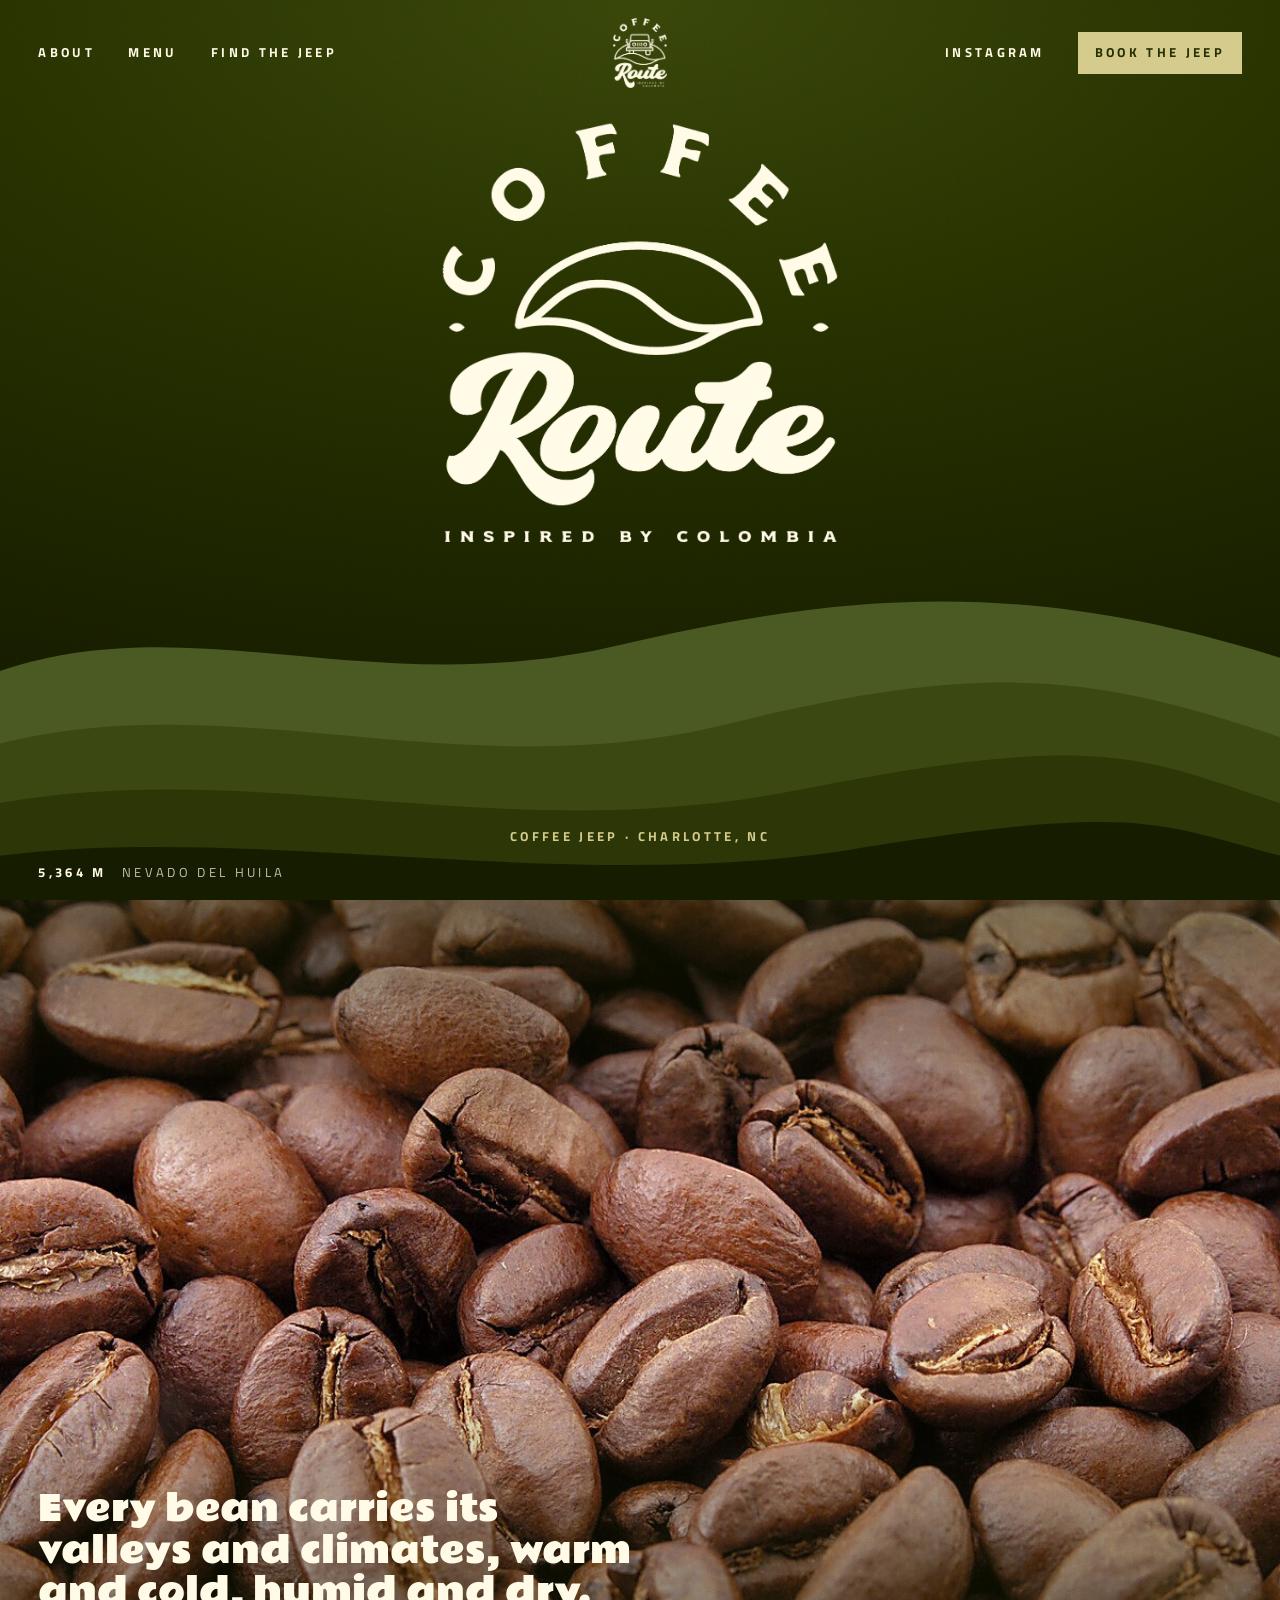
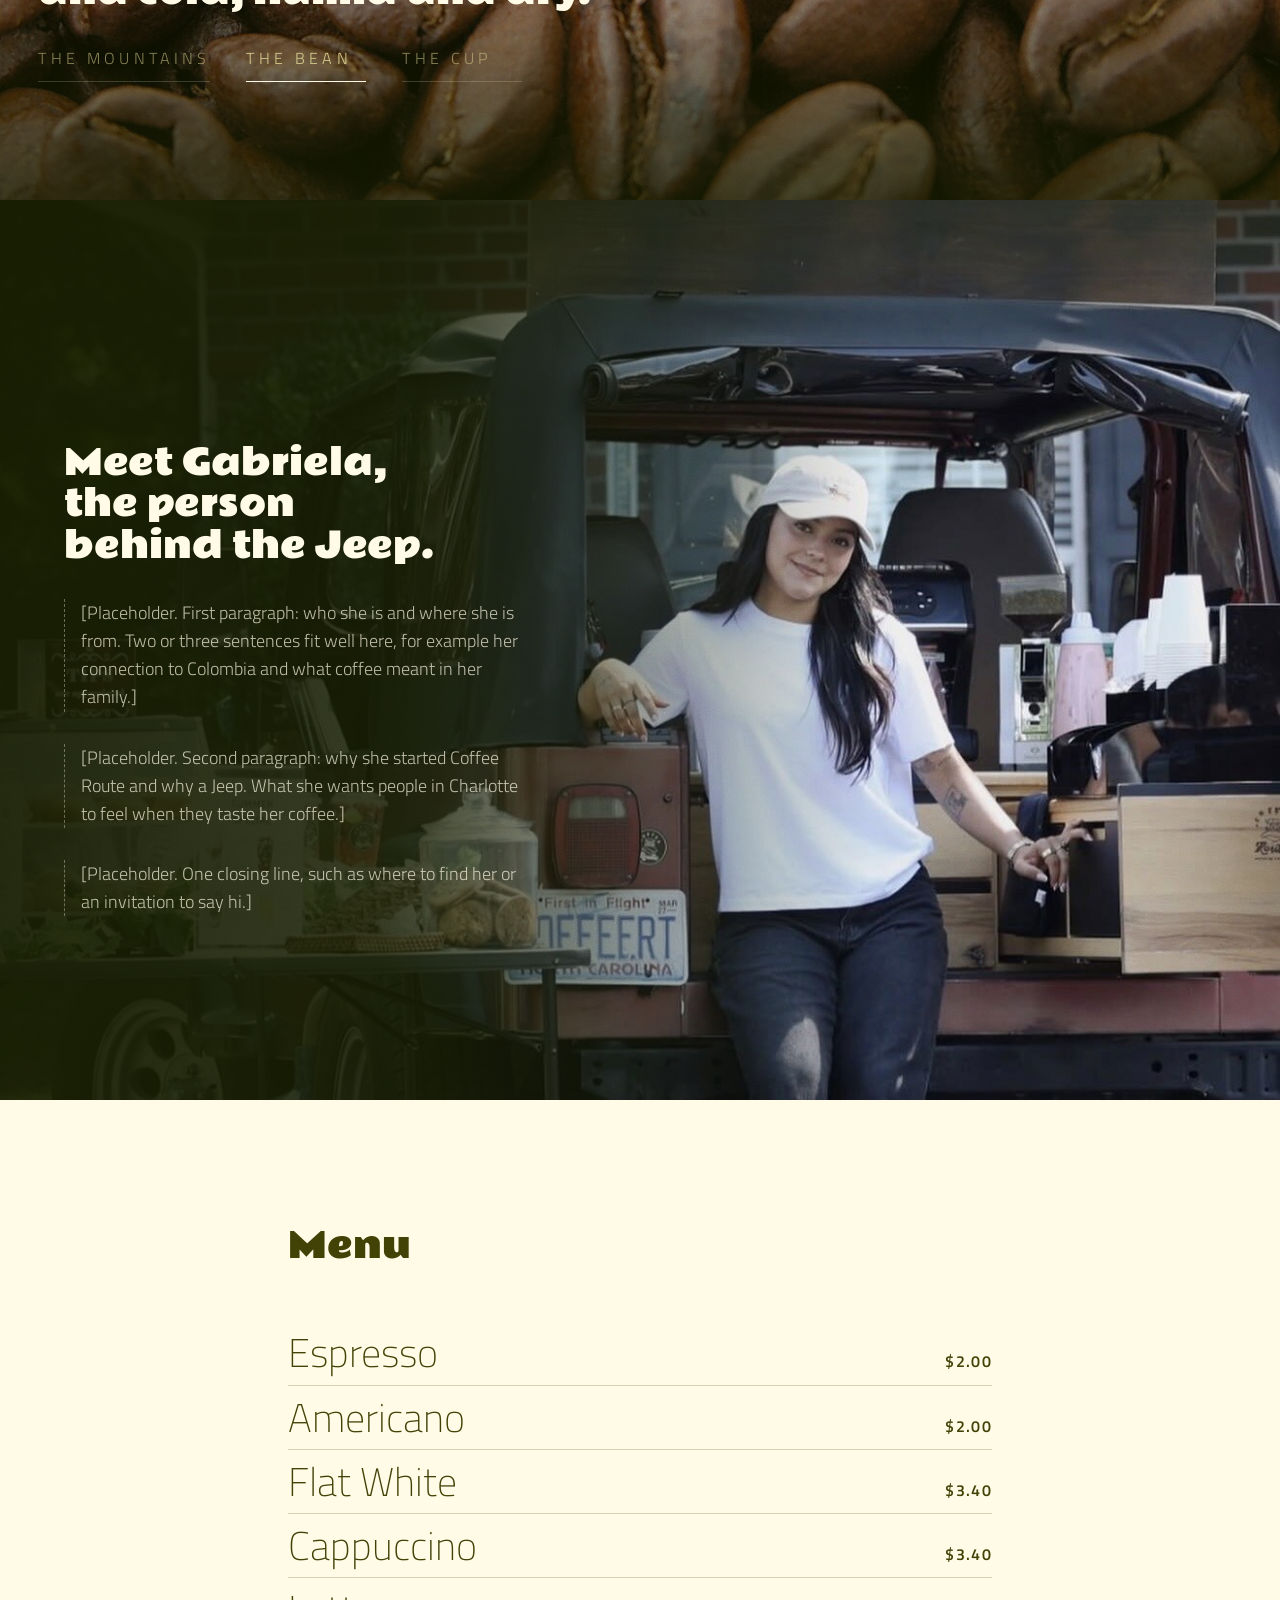
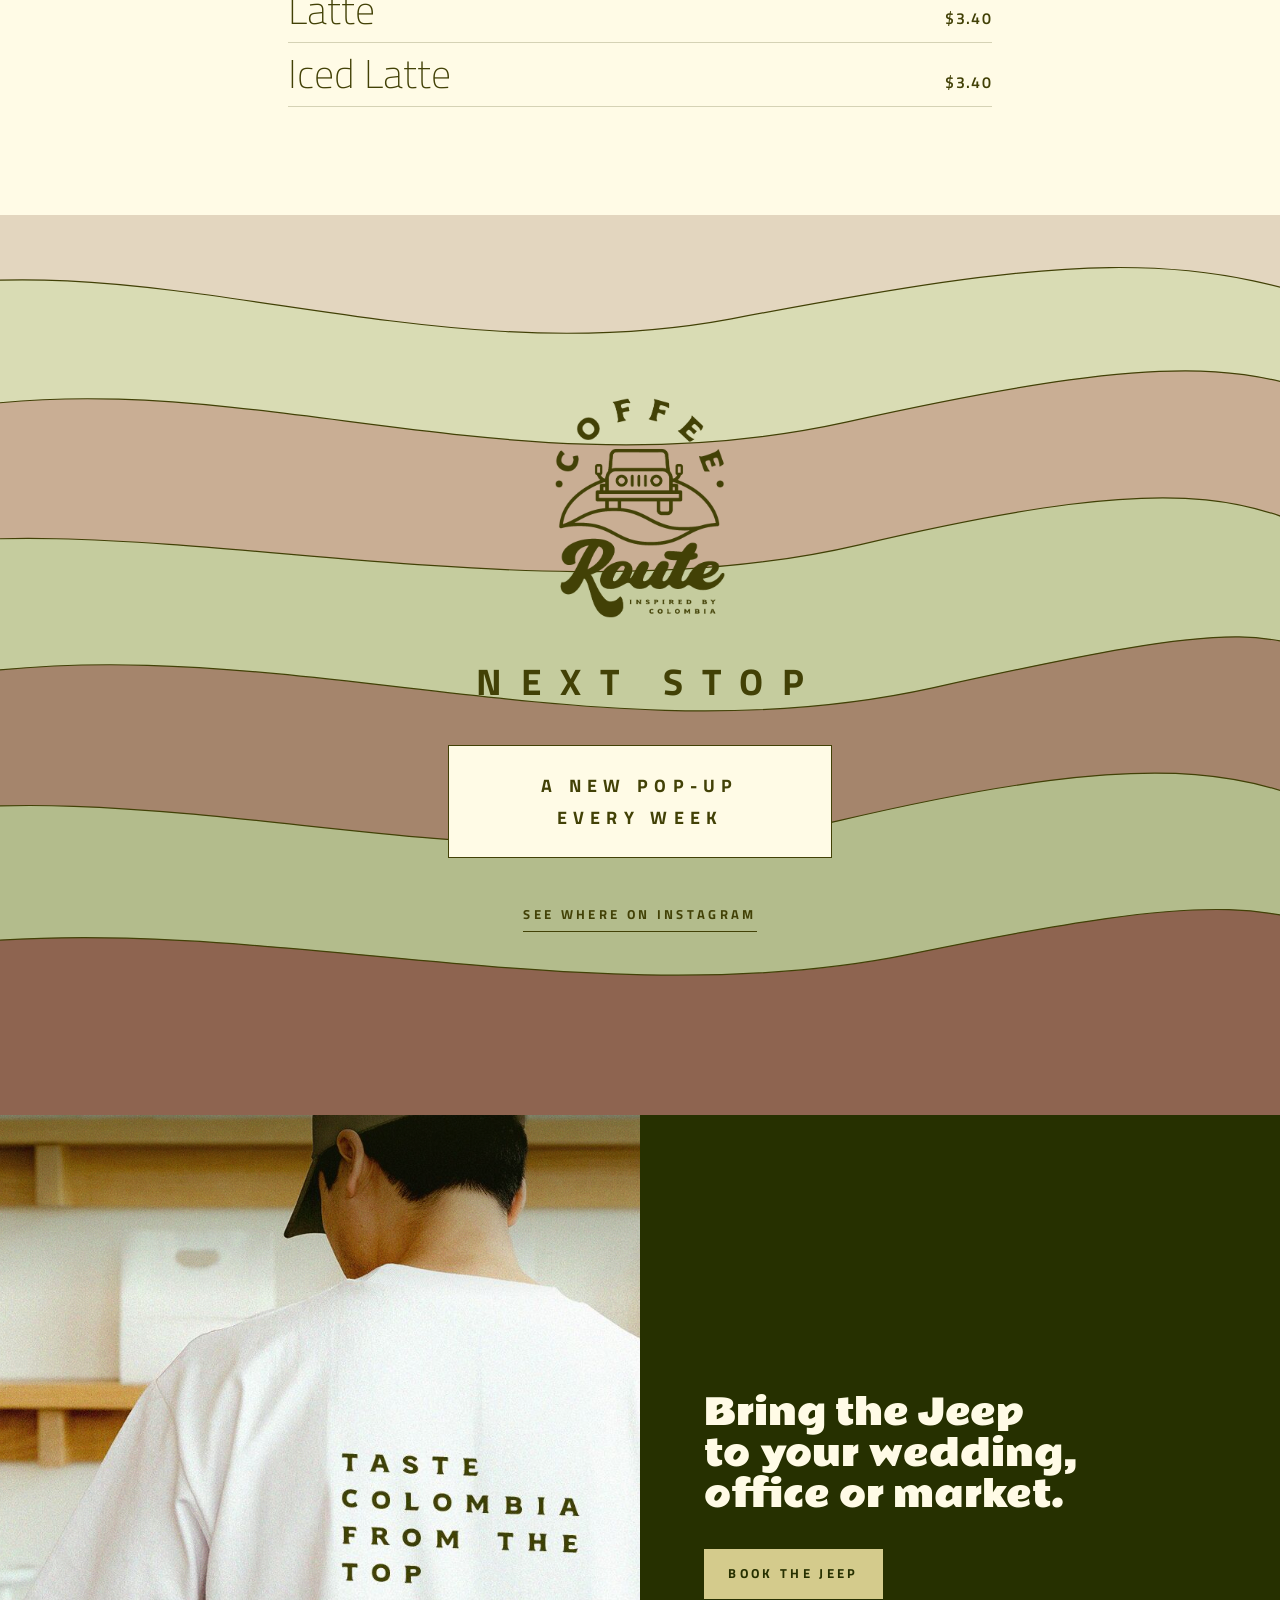
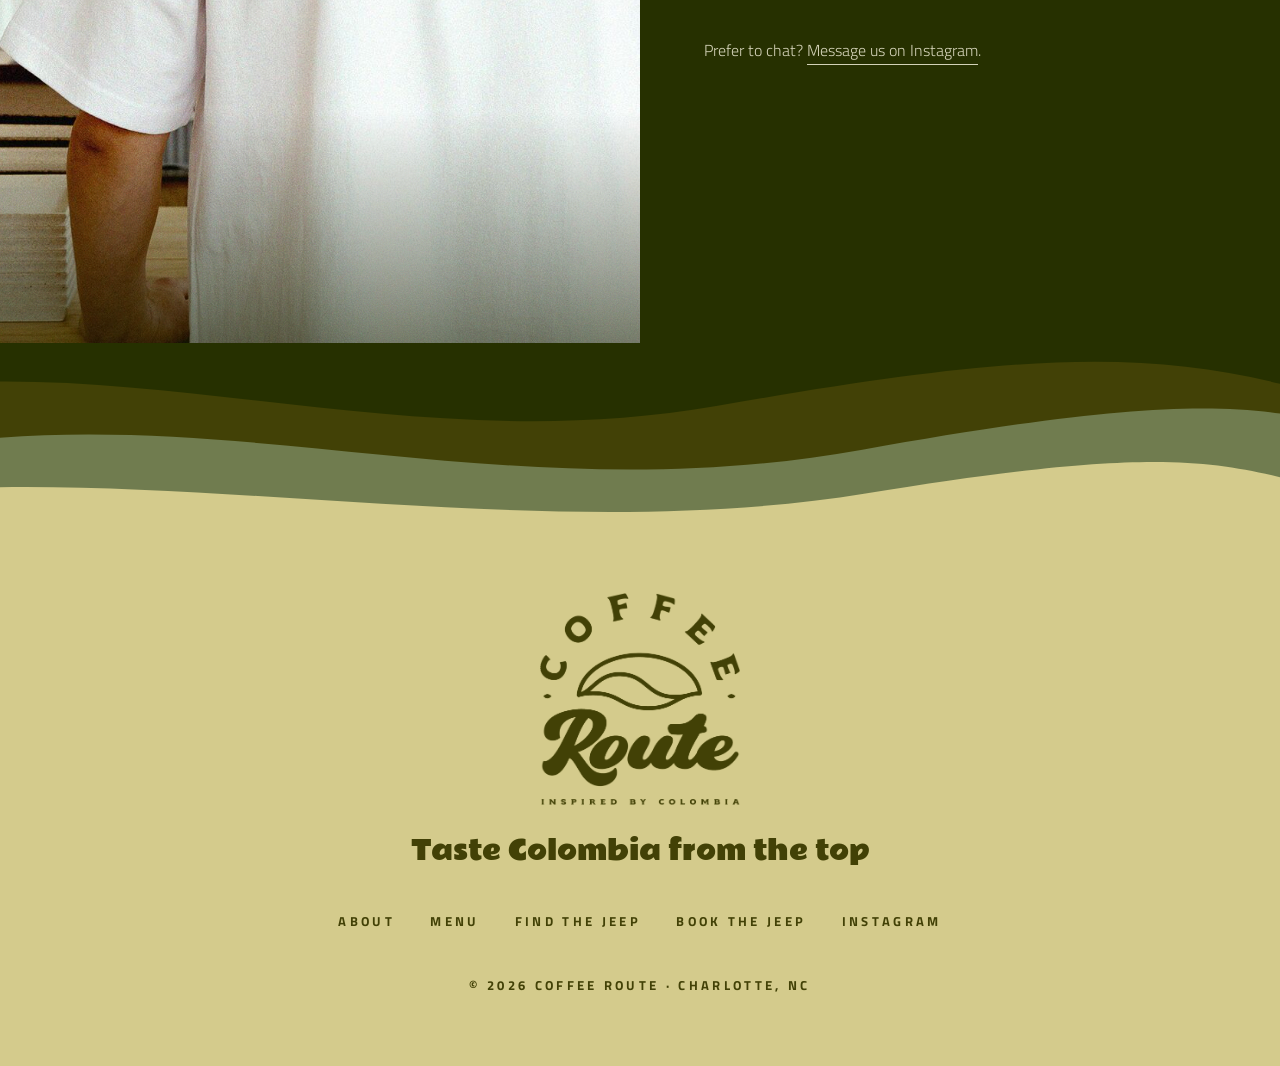
==== index.html @ f71a1b3f "Give the site more character: new heading font, fewer labels, full-width About Headings use Rammetto" ====
<!doctype html>
<html lang="en">
<head>
<meta charset="utf-8">
<meta name="viewport" content="width=device-width, initial-scale=1">
<title>Coffee Route — Taste Colombia From The Top</title>
<meta name="description" content="Coffee Route is a Colombian coffee Jeep popping up around Charlotte, NC. Follow the pop-ups or book the Jeep for your event.">
<meta property="og:title" content="Coffee Route — Taste Colombia From The Top">
<meta property="og:description" content="A Colombian coffee Jeep on the road in Charlotte, NC.">
<meta property="og:image" content="assets/photo-007.jpg">
<meta name="theme-color" content="#263000">
<link rel="icon" type="image/png" href="assets/logo-jeep-olive.png">
<link rel="preconnect" href="https://fonts.googleapis.com">
<link rel="preconnect" href="https://fonts.gstatic.com" crossorigin>
<link href="https://fonts.googleapis.com/css2?family=Rammetto+One&family=Titillium+Web:wght@200;300;400;600;700&display=swap" rel="stylesheet">
<link rel="stylesheet" href="styles.css">
</head>
<body>

<!-- Tiny fixed nav -->
<header class="nav" id="nav">
  <div class="l"><a class="label" href="#about">About</a><a class="label" href="#menu">Menu</a><a class="label" href="#find">Find<span class="wide"> the Jeep</span></a></div>
  <a class="mark" href="#top" aria-label="Coffee Route, back to top"><img class="c" src="assets/logo-jeep-cream.png" alt=""><img class="o" src="assets/logo-jeep-olive.png" alt=""></a>
  <div class="r"><a class="label ig-top" href="https://www.instagram.com/coffeerouteclt/" target="_blank" rel="noopener">Instagram</a><a class="label cta" href="book.html">Book<span class="wide"> the Jeep</span></a></div>
</header>

<!-- Altitude reading: falls from the peak to Charlotte as you scroll -->
<div class="alt label" aria-hidden="true"><b id="alt-n">5,364 m</b><span id="alt-p">Nevado del Huila</span></div>

<main id="top">

<!-- 1. HERO -->
<section class="hero grain">
  <h1><img class="logo" src="assets/logo-cream.png" alt="Coffee Route. Inspired by Colombia."></h1>
  <div class="ridges" aria-hidden="true">
    <svg data-speed=".10" viewBox="0 0 1440 600" preserveAspectRatio="none"><path d="M0 250 C 220 150, 420 300, 700 210 S 1180 120, 1440 230 V600 H0Z" fill="#4a5a22"/></svg>
    <svg data-speed=".18" viewBox="0 0 1440 600" preserveAspectRatio="none"><path d="M0 360 C 260 270, 520 430, 820 330 S 1240 260, 1440 350 V600 H0Z" fill="#3b4812"/></svg>
    <svg data-speed=".28" viewBox="0 0 1440 600" preserveAspectRatio="none"><path d="M0 450 C 300 380, 560 520, 900 430 S 1280 380, 1440 450 V600 H0Z" fill="#2c3606"/></svg>
    <svg data-speed=".40" viewBox="0 0 1440 600" preserveAspectRatio="none"><path d="M0 530 C 280 480, 640 590, 960 520 S 1300 480, 1440 530 V600 H0Z" fill="#161c00"/></svg>
  </div>
  <p class="what label">Coffee Jeep · Charlotte, NC</p>
</section>

<!-- 3. STORY -->
<section class="scene story grain pale" id="story" data-tone="light">
  <div class="slide map on"><img src="assets/photo-map.jpg" alt="Relief map of Colombia's mountain ranges"></div>
  <div class="slide"><img src="assets/photo-beans.jpg" alt="Roasted coffee beans" loading="lazy"></div>
  <div class="slide"><img src="assets/photo-007.jpg" alt="A hand reaching for a Coffee Route latte" loading="lazy"></div>
  <div class="cap">
    <p class="line" id="story-line" aria-live="polite">It starts high in the Andes.</p>
    <div class="tabs" role="tablist" aria-label="Our story">
      <button class="label" role="tab" aria-selected="true"  data-line="It starts high in the Andes."><span class="wide">The </span>mountains</button>
      <button class="label" role="tab" aria-selected="false" data-line="Every bean carries its valleys and climates, warm and cold, humid and dry."><span class="wide">The </span>bean</button>
      <button class="label" role="tab" aria-selected="false" data-line="And it ends in your hand, wherever the route takes us."><span class="wide">The </span>cup</button>
    </div>
  </div>
</section>

<!-- ABOUT -->
<!-- TODO: replace the placeholder text (class "todo") with her real story. -->
<section class="events about" id="about">
  <div class="pic grain"><img src="assets/photo-owner.jpg" alt="Gabriela, the owner of Coffee Route, leaning on the back of the coffee Jeep, with the espresso bar behind her" loading="lazy"></div>
  <div class="txt">
    <p class="line">Meet Gabriela, the person behind the Jeep.</p>
    <p class="todo">[Placeholder. First paragraph: who she is and where she is from. Two or three sentences fit well here, for example her connection to Colombia and what coffee meant in her family.]</p>
    <p class="todo">[Placeholder. Second paragraph: why she started Coffee Route and why a Jeep. What she wants people in Charlotte to feel when they taste her coffee.]</p>
    <p class="todo">[Placeholder. One closing line, such as where to find her or an invitation to say hi.]</p>
  </div>
</section>

<!-- 4. MENU -->
<!-- TODO: confirm items and prices. These come from the A-frame sign mockup in the brand manual. -->
<section class="menu" id="menu" data-tone="light">
  <div class="head"><h2 class="line">Menu</h2></div>
  <ul>
    <li><span>Espresso</span><span>$2.00</span></li>
    <li><span>Americano</span><span>$2.00</span></li>
    <li><span>Flat White</span><span>$3.40</span></li>
    <li><span>Cappuccino</span><span>$3.40</span></li>
    <li><span>Latte</span><span>$3.40</span></li>
    <li><span>Iced Latte</span><span>$3.40</span></li>
  </ul>
</section>

<!-- 5. NEXT STOP (the brand poster) -->
<section class="stop" id="find" data-tone="light">
  <svg class="waves" viewBox="0 0 1440 900" preserveAspectRatio="none" aria-hidden="true">
    <path d="M0 90 C 260 20, 520 170, 820 110 S 1260 30, 1440 120 V1500 H0Z" fill="#D9DCB4" stroke="#424106" stroke-width="1.2" vector-effect="non-scaling-stroke"/>
    <path d="M0 220 C 300 140, 560 300, 900 220 S 1300 160, 1440 240 V1500 H0Z" fill="#C9AE94" stroke="#424106" stroke-width="1.2" vector-effect="non-scaling-stroke"/>
    <path d="M0 360 C 240 300, 620 430, 940 350 S 1320 300, 1440 380 V1500 H0Z" fill="#C5CC9E" stroke="#424106" stroke-width="1.2" vector-effect="non-scaling-stroke"/>
    <path d="M0 500 C 330 420, 640 580, 980 500 S 1300 440, 1440 520 V1500 H0Z" fill="#A5856C" stroke="#424106" stroke-width="1.2" vector-effect="non-scaling-stroke"/>
    <path d="M0 640 C 280 580, 600 720, 920 640 S 1320 590, 1440 660 V1500 H0Z" fill="#B3BC8C" stroke="#424106" stroke-width="1.2" vector-effect="non-scaling-stroke"/>
    <path d="M0 780 C 300 720, 640 850, 960 780 S 1300 730, 1440 790 V1500 H0Z" fill="#8E6450" stroke="#424106" stroke-width="1.2" vector-effect="non-scaling-stroke"/>
  </svg>
  <div class="in">
    <img class="jeep" src="assets/logo-jeep-olive.png" alt="">
    <h2 class="next">Next stop</h2>
    <p class="where">A new pop-up<br>every week</p>
    <a class="label ig" href="https://www.instagram.com/coffeerouteclt/" target="_blank" rel="noopener">See where on Instagram</a>
  </div>
</section>

<!-- 6. BOOK THE JEEP (the form itself lives on book.html) -->
<section class="events" id="events">
  <div class="pic grain"><img src="assets/photo-009.jpg" alt="Barista wearing a Taste Colombia From The Top t-shirt" loading="lazy"></div>
  <div class="txt">
    <p class="line">Bring the Jeep to your wedding, office or market.</p>
    <a class="go label" href="book.html">Book the Jeep</a>
    <p class="alt-contact">Prefer to chat? <a href="https://www.instagram.com/coffeerouteclt/" target="_blank" rel="noopener">Message us on Instagram</a>.</p>
  </div>
</section>

</main>

<!-- 7. FOOTER -->
<footer data-tone="light">
  <svg viewBox="0 0 1440 220" preserveAspectRatio="none" aria-hidden="true">
    <path d="M0 60 C 260 0, 520 130, 820 70 S 1260 0, 1440 80 V520 H0Z" fill="#424106"/>
    <path d="M0 120 C 300 60, 560 190, 900 120 S 1300 70, 1440 130 V520 H0Z" fill="#707C4F"/>
    <path d="M0 175 C 280 130, 640 230, 960 170 S 1300 140, 1440 180 V1400 H0Z" fill="#D4CB8C"/>
  </svg>
  <div class="in">
    <img class="logo" src="assets/logo-olive.png" alt="Coffee Route. Inspired by Colombia.">
    <p class="line slogan">Taste Colombia from the top</p>
    <nav aria-label="Footer">
      <a class="label" href="#about">About</a>
      <a class="label" href="#menu">Menu</a>
      <a class="label" href="#find">Find the Jeep</a>
      <a class="label" href="book.html">Book the Jeep</a>
      <a class="label" href="https://www.instagram.com/coffeerouteclt/" target="_blank" rel="noopener">Instagram</a>
    </nav>
    <p class="label">© <span id="yr"></span> Coffee Route · Charlotte, NC</p>
  </div>
</footer>

<script>
  document.getElementById('yr').textContent = new Date().getFullYear();

  // Altitude: Nevado del Huila (5,364 m) at the top of the page, Charlotte (229 m) at the bottom.
  const TOP = 5364, BOTTOM = 229;
  const altN = document.getElementById('alt-n'), altP = document.getElementById('alt-p');
  const nav = document.getElementById('nav');
  const ridges = [...document.querySelectorAll('.ridges svg')];
  const stop = document.getElementById('find'), waves = [...stop.querySelectorAll('.waves path')];
  const still = matchMedia('(prefers-reduced-motion: reduce)').matches;
  const altEl = document.querySelector('.alt');
  const toneAt = y => [...document.querySelectorAll('[data-tone="light"]')].some(el => { const r = el.getBoundingClientRect(); return r.top <= y && r.bottom > y; });
  let ticking = false;
  function frame(){
    ticking = false;
    const max = document.documentElement.scrollHeight - innerHeight;
    const t = max > 0 ? Math.min(1, Math.max(0, scrollY / max)) : 0;
    const m = Math.round(TOP - (TOP - BOTTOM) * t);
    altN.textContent = m.toLocaleString('en-US') + ' m';
    altP.textContent = t < .04 ? 'Nevado del Huila' : t > .96 ? 'Charlotte, NC' : 'Descending';
    nav.classList.toggle('past', scrollY > innerHeight * .6);
    nav.classList.toggle('light', toneAt(34));
    altEl.classList.toggle('light', toneAt(innerHeight - 28));
    // On phones the altitude chip steps aside wherever it would sit on top of text
    const overText = [...document.querySelectorAll('.about .txt, .menu, #events .txt, footer .in')].some(el => { const r = el.getBoundingClientRect(); return r.top < innerHeight - 8 && r.bottom > innerHeight - 60; });
    altEl.classList.toggle('away', overText);
    // Next Stop poster: each wavy layer drifts at its own speed while the section is on screen
    if (!still) {
      const r = stop.getBoundingClientRect();
      if (r.bottom > 0 && r.top < innerHeight) {
        const t = (r.top + r.height / 2 - innerHeight / 2) / innerHeight;   // 1 entering, 0 centered, -1 leaving
        waves.forEach((w, i) => w.setAttribute('transform', `translate(${(t * (i % 2 ? -1 : 1) * 70).toFixed(1)} ${(t * (30 + i * 34)).toFixed(1)})`));
      }
    }
    if (!still && scrollY < innerHeight * 1.2)
      ridges.forEach(r => r.style.transform = `translateY(${scrollY * parseFloat(r.dataset.speed)}px)`);
  }
  addEventListener('scroll', () => { if (!ticking) { ticking = true; requestAnimationFrame(frame); } }, {passive:true});
  addEventListener('resize', frame);
  frame();

  // Story tabs: tap one, or let them play. The line under the current tab fills up, then the next slide shows.
  const story = document.getElementById('story');
  const tabs = [...document.querySelectorAll('.tabs button')];
  const slides = [...document.querySelectorAll('.story .slide')];
  const line = document.getElementById('story-line');
  function showSlide(i) {
    tabs.forEach((x, j) => x.setAttribute('aria-selected', j === i));
    slides.forEach((s, j) => s.classList.toggle('on', j === i));
    story.classList.toggle('pale', i === 0);                    // the map slide is pale, the photo slides are dark
    if (i === 0) story.dataset.tone = 'light'; else delete story.dataset.tone;
    line.textContent = tabs[i].dataset.line;
    frame();
  }
  tabs.forEach((b, i) => {
    b.addEventListener('click', () => showSlide(i));
    b.addEventListener('animationend', () => showSlide((i + 1) % tabs.length));   // timer line is full: next slide
  });
  // Only play while the story is on screen, and never for visitors who ask for reduced motion
  if (!still) new IntersectionObserver(es => story.classList.toggle('playing', es[0].isIntersecting), {threshold: .5}).observe(story);

  // Footer waves drift as the footer scrolls into view (off for visitors who ask for reduced motion)
  (() => {
    const svg = document.querySelector('footer svg'), layers = [...svg.querySelectorAll('path')];
    if (matchMedia('(prefers-reduced-motion: reduce)').matches) return;
    let queued = false;
    const move = () => {
      queued = false;
      const r = svg.getBoundingClientRect();
      if (r.bottom < 0 || r.top > innerHeight) return;
      const t = (r.top + r.height / 2 - innerHeight / 2) / innerHeight;   // about .5 when entering, falling as you scroll on
      layers.forEach((l, i) => l.setAttribute('transform', `translate(${(t * (i % 2 ? -1 : 1) * 150).toFixed(1)} ${(t * (12 + i * 16)).toFixed(1)})`));
    };
    addEventListener('scroll', () => { if (!queued) { queued = true; requestAnimationFrame(move); } }, {passive: true});
    addEventListener('resize', move);
    move();
  })();
</script>
</body>
</html>
---- styles.css ----
/* Coffee Route: shared styles for every page */
/* Layout idea: a descent. Full-bleed scenes stacked like mountain ridges,
   the logo as the star, very few words, an altitude reading that falls as you scroll. */
:root{
  /* Brand colors, Manual de Marca p.14 */
  --forest:#263000;
  --olive:#424106;
  --sage:#707C4F;
  --sand:#D4CB8C;
  --cream:#FFFBE6;
  --bean:#6D4930;
  --night:#161c00;            /* forest, deepened for the hero sky */
  --font:"Titillium Web", "Trebuchet MS", system-ui, sans-serif;
  --pad:clamp(16px, 3vw, 40px);
}
*{box-sizing:border-box;margin:0;padding:0}
html{scroll-behavior:smooth}
body{font-family:var(--font);font-weight:300;color:var(--olive);background:var(--forest);line-height:1.5;-webkit-font-smoothing:antialiased;overflow-x:hidden}
img{max-width:100%;display:block}
[hidden]{display:none!important}
a{color:inherit;text-decoration:none}
:focus-visible{outline:1px solid currentColor;outline-offset:4px}

/* The one small-text style used everywhere (like the tracked caps on the brand's t-shirt and cards) */
.label{font-weight:700;font-size:.8rem;letter-spacing:.26em;text-transform:uppercase}
/* Headings: Rammetto One, the closest free match to the flared lettering in the logo */
.line{font-family:"Rammetto One","Titillium Web",system-ui,sans-serif;font-weight:400;font-size:clamp(1.45rem,2.7vw,2.5rem);line-height:1.2;letter-spacing:0;text-wrap:balance}

/* Warm film grain over photos (brand photo style: movement, not "HD") */
.grain::after{content:"";position:absolute;inset:0;pointer-events:none;opacity:.2;mix-blend-mode:overlay;z-index:3;
  background-image:url("data:image/svg+xml,%3Csvg xmlns='http://www.w3.org/2000/svg' width='180' height='180'%3E%3Cfilter id='n'%3E%3CfeTurbulence type='fractalNoise' baseFrequency='.85' numOctaves='3' stitchTiles='stitch'/%3E%3C/filter%3E%3Crect width='100%25' height='100%25' filter='url(%23n)'/%3E%3C/svg%3E")}

/* ---------- Fixed chrome: tiny nav, mark, altitude ---------- */
.nav{position:fixed;inset:0 0 auto 0;z-index:40;display:grid;grid-template-columns:1fr auto 1fr;align-items:center;padding:18px var(--pad);color:var(--cream);transition:color .35s;pointer-events:none}
.nav.light,.alt.light{color:var(--olive)}
.nav::before{content:"";position:absolute;inset:0 0 -22px 0;z-index:-1;opacity:0;transition:opacity .35s;background:linear-gradient(180deg,rgba(22,28,0,.97) 68%,rgba(22,28,0,0))}
.nav.light::before{background:linear-gradient(180deg,rgba(255,251,230,.98) 68%,rgba(255,251,230,0))}
.nav.past::before{opacity:1}
.nav a{pointer-events:auto;padding:1.1em 0}
.nav .cta{background:var(--sand);color:var(--forest);padding:.9em 1.3em;transition:background .25s,color .25s}
.nav .cta:hover{background:var(--cream)}
.nav.light .cta{background:var(--olive);color:var(--cream)}
.nav.light .cta:hover{background:var(--forest)}
.nav .l,.nav .r{display:flex;align-items:center;gap:clamp(14px,2.6vw,36px)}
.nav .r{justify-content:flex-end}
.nav .mark{width:54px;opacity:0;transition:opacity .4s}
.nav.past .mark{opacity:1}
.nav .mark{position:relative;padding:0}
.nav .mark img{transition:opacity .35s}
.nav .mark img.o{position:absolute;inset:0;opacity:0}
.nav.light .mark img.c{opacity:0}
.nav.light .mark img.o{opacity:1}
.alt{position:fixed;left:var(--pad);bottom:18px;z-index:40;color:var(--cream);transition:color .35s,opacity .3s;pointer-events:none;display:flex;gap:1.2em;align-items:baseline}
.alt.away{opacity:0}
.alt b{font-variant-numeric:tabular-nums;font-weight:700}
.alt span{font-weight:400;opacity:.75}

/* ---------- 1. Hero: the logo above the ridges ---------- */
.hero{position:relative;height:100svh;min-height:560px;overflow:hidden;color:var(--cream);
  background:radial-gradient(120% 80% at 50% 0%, #37440a 0%, var(--forest) 45%, var(--night) 100%)}
.hero .what{position:absolute;left:0;right:0;bottom:6vh;z-index:6;text-align:center;color:var(--sand);padding:0 var(--pad)}
.hero .logo{position:absolute;left:50%;top:37%;width:min(60vw,44svh,400px);transform:translate(-50%,-50%);z-index:2}
.ridges{position:absolute;inset:0;z-index:4;pointer-events:none}
.ridges svg{position:absolute;left:0;bottom:-2px;width:100%;height:44%;will-change:transform}

/* ---------- 2. Full-bleed photo scenes ---------- */
.scene{position:relative;min-height:100svh;overflow:hidden;color:var(--cream);display:flex;align-items:flex-end;background:var(--night)}
.scene > img.bg{position:absolute;inset:0;width:100%;height:100%;object-fit:cover}
.scene::before{content:"";position:absolute;inset:0;z-index:2;background:linear-gradient(180deg,rgba(22,28,0,.55) 0%,rgba(22,28,0,0) 30%,rgba(22,28,0,0) 50%,rgba(22,28,0,.8) 100%)}
.scene .cap{position:relative;z-index:5;width:100%;padding:0 var(--pad) clamp(70px,11vh,120px);max-width:60rem}
.scene .cap .label{display:block;margin-bottom:1.2rem;color:var(--sand)}

/* ---------- 3. Story: three scenes, one sentence each ---------- */
.story .slide{position:absolute;inset:0;opacity:0;transition:opacity .9s ease}
.story .slide.on{opacity:1}
.story .slide img{width:100%;height:100%;object-fit:cover}
/* The map slide is pale: the whole relief of Colombia at its real size, blended into sand */
.story .slide.map{background:var(--sand)}
.story .slide.map img{object-fit:contain;object-position:82% 50%;padding:7vh 0 5vh;mix-blend-mode:multiply;filter:brightness(1.06) contrast(1.04)}
.story{transition:color .6s}
.story::before{transition:opacity .9s}
.story.pale{color:var(--olive)}
.story.pale::before{opacity:0}
.story.pale .cap .label{color:var(--olive)}
.story.pale .tabs button{color:var(--olive);border-bottom-color:rgba(66,65,6,.3)}
.story.pale .tabs button[aria-selected="true"]{border-bottom-color:var(--olive)}
.story .cap p{min-height:2.4em}
.tabs{display:flex;gap:clamp(18px,3vw,36px);margin-top:2rem;flex-wrap:wrap}
.tabs button{font:inherit;background:none;border:0;color:var(--cream);cursor:pointer;padding:0 0 .7rem;border-bottom:1px solid rgba(255,251,230,.3);opacity:.6;transition:opacity .3s,border-color .3s;min-width:7.5rem;text-align:left}
.tabs button[aria-selected="true"]{opacity:1;border-color:var(--cream)}
.tabs button{position:relative}
.tabs button::after{content:"";position:absolute;left:0;bottom:-2px;height:2px;width:0;background:currentColor}
.story.playing .tabs button[aria-selected="true"]{border-bottom-color:color-mix(in srgb,currentColor 30%,transparent)}
.story.playing .tabs button[aria-selected="true"]::after{animation:tabfill 6s linear forwards}
@keyframes tabfill{to{width:100%}}

/* ---------- 4. Menu: just type ---------- */
.menu{background:var(--cream);color:var(--olive);padding:clamp(90px,14vh,170px) var(--pad) clamp(80px,12vh,150px)}
.menu .head{display:flex;justify-content:space-between;align-items:baseline;gap:1rem;margin-bottom:clamp(36px,6vh,70px)}
.menu .head,.menu ul{max-width:44rem;margin-left:auto;margin-right:auto}
.menu ul{list-style:none}
.menu li{break-inside:avoid;display:flex;justify-content:space-between;align-items:baseline;gap:1rem;padding:.55em 0;border-bottom:1px solid rgba(66,65,6,.22)}
.menu li span:first-child{font-weight:200;font-size:clamp(1.5rem,3.1vw,2.7rem);line-height:1.15}
.menu li span:last-child{font-weight:600;font-size:1.02rem;letter-spacing:.08em;font-variant-numeric:tabular-nums}
.menu .foot{margin-top:2.2rem;font-size:.9rem;opacity:.75}

/* ---------- 5. Next stop: the brand poster, full bleed ---------- */
.stop{position:relative;min-height:100svh;overflow:hidden;display:grid;place-items:center;text-align:center;color:var(--olive);background:#E3D6BF;padding:110px var(--pad)}
.stop svg.waves{position:absolute;top:0;left:-10%;width:120%;height:100%;overflow:visible}
.stop .in{position:relative;z-index:2;display:grid;justify-items:center;gap:clamp(22px,4vh,40px)}
.stop .jeep{width:clamp(120px,15vw,170px)}
.stop .next{font-size:clamp(1.3rem,3vw,2.3rem);letter-spacing:.5em;font-weight:700;text-transform:uppercase;padding-left:.5em}
.stop .where{background:var(--cream);border:1.5px solid var(--olive);padding:1.3em 2em;min-width:min(86vw,24rem);font-weight:700;letter-spacing:.34em;text-transform:uppercase;font-size:clamp(.9rem,1.5vw,1.15rem);line-height:1.7}
.stop .ig{border-bottom:1px solid currentColor;padding:.9em 0 .5em}

/* ---------- 6. Events ---------- */
.events{display:grid;grid-template-columns:1fr 1fr;min-height:92svh;background:var(--forest);color:var(--cream)}
.events .pic{position:relative;overflow:hidden;min-height:60vw}
.events .pic img{position:absolute;inset:0;width:100%;height:100%;object-fit:cover;object-position:38% 50%}
.events .pic::before{content:"";position:absolute;inset:0;z-index:2;background:linear-gradient(180deg,rgba(22,28,0,.5) 0%,rgba(22,28,0,0) 22%,rgba(22,28,0,0) 72%,rgba(22,28,0,.6) 100%)}
.events .txt{display:flex;flex-direction:column;justify-content:center;gap:2rem;padding:clamp(60px,9vh,110px) clamp(24px,5vw,80px)}
.events .label{color:var(--sand)}
/* About: same split layout, mirrored, on olive */
.about{background:var(--forest)}
.about .pic img{object-position:60% 40%}
.about .txt p:not(.line){max-width:32rem;font-size:1.1rem;line-height:1.6}
.about .todo{opacity:.7;border-left:1px dashed rgba(255,251,230,.5);padding-left:1rem}
.book{display:grid;grid-template-columns:1fr 1fr;gap:1.6rem clamp(18px,3vw,36px);max-width:38rem}
.book .full{grid-column:1/-1}
.book label{display:block;color:var(--sand);margin-bottom:.5rem}
.book input,.book select,.book textarea{width:100%;font:inherit;font-weight:300;font-size:1.05rem;color:var(--cream);background:transparent;border:0;border-bottom:1px solid rgba(255,251,230,.35);border-radius:0;padding:.35rem 0 .6rem;appearance:none;color-scheme:dark}
.book select{background-image:linear-gradient(45deg,transparent 50%,var(--sand) 50%),linear-gradient(135deg,var(--sand) 50%,transparent 50%);background-position:calc(100% - 8px) 45%,calc(100% - 2px) 45%;background-size:6px 6px;background-repeat:no-repeat;padding-right:1.4rem}
.book select option{color:#222;background:#fff}
.book textarea{min-height:5.5rem;resize:vertical}
.book input:focus,.book select:focus,.book textarea:focus{outline:none;border-bottom-color:var(--cream)}
.book [aria-invalid="true"],.book [aria-invalid="true"]:focus{border-bottom-color:#f0a070;border-bottom-width:2px}
.book .ferr{color:#f0b596;font-size:.98rem;line-height:1.35;margin-top:.45rem}
.book .ferr:empty{display:none}
.book .hp{position:absolute;left:-9999px;width:1px;height:1px;opacity:0}
.book .row{display:flex;align-items:center;gap:1.6rem;flex-wrap:wrap}
.events .book button{color:var(--forest)}
.book button{font:inherit;font-weight:700;cursor:pointer;background:var(--sand);color:var(--forest);border:0;padding:1.1em 1.8em;transition:background .2s}
.book button:hover{background:var(--cream)}
.book button[disabled]{opacity:.6;cursor:default}
.book .msg{font-size:.98rem;min-height:1.5em}
.book .msg.err{color:#f0b596}
.events .done{display:grid;gap:1.4rem;max-width:34rem}
.events .alt-contact{font-size:1.02rem;opacity:.8}
.events .alt-contact a{border-bottom:1px solid currentColor;display:inline-block;padding:.45em 0 .1em}

/* ---------- 7. Footer: the ridges settle ---------- */
footer{position:relative;background:var(--sand);color:var(--olive)}
footer{overflow:hidden}
footer svg{display:block;width:120%;margin-left:-10%;height:clamp(90px,16vw,220px);background:var(--forest);overflow:visible}
footer .slogan{font-size:clamp(1.15rem,2vw,1.7rem)}
footer .in{padding:clamp(30px,5vh,60px) var(--pad) 70px;display:grid;justify-items:center;gap:2rem;text-align:center}
footer .logo{width:min(46vw,200px)}
footer nav{display:flex;flex-wrap:wrap;justify-content:center;gap:0 2.2rem}
footer nav a{padding:1em 0}

@media (min-width:961px){
  .events .pic{min-height:0}
  /* About breaks the half-and-half pattern: the photo fills the section and the story sits over its left side */
  .about{display:block;position:relative;min-height:100svh}
  .about .pic{position:absolute;inset:0}
  .about .pic img{object-position:50% 58%}
  .about .pic::before{background:linear-gradient(90deg,rgba(22,28,0,.94) 0%,rgba(22,28,0,.86) 30%,rgba(22,28,0,.35) 52%,rgba(22,28,0,0) 68%),linear-gradient(180deg,rgba(22,28,0,.5) 0%,rgba(22,28,0,0) 20%)}
  .about .txt{position:relative;z-index:4;min-height:100svh;width:min(46%,40rem);padding-top:140px}
}
@media (max-width:960px){
  .events{grid-template-columns:1fr}
  .events .pic{min-height:70vw}
}
@media (max-width:560px){
  /* small capital labels: never below 12.5px */
  .label{font-size:.78rem;letter-spacing:.14em}

  /* top menu */
  .nav{padding-top:8px;padding-bottom:8px}
  .nav .l,.nav .r{gap:12px}
  .nav a{white-space:nowrap}
  .nav .wide,.nav .ig-top{display:none}
  .nav .mark{width:40px}
  .nav .cta{padding:1.25em 1.3em}

  /* altitude: a small chip in the corner, hidden while it would cover text */
  .alt span{display:none}
  .alt{left:auto;right:10px;bottom:10px;padding:.55em .8em;background:rgba(22,28,0,.82)}
  .alt.light{background:rgba(255,251,230,.9)}

  .ridges svg{height:38%}

  /* story: readable text over photos, tabs you can actually tap */
  .scene::before{background:linear-gradient(180deg,rgba(22,28,0,.55) 0%,rgba(22,28,0,0) 22%,rgba(22,28,0,.25) 42%,rgba(22,28,0,.9) 72%)}
  .story .slide.map img{object-position:50% 0;padding:84px 0 0;height:62%}
  .tabs{gap:10px;flex-wrap:nowrap}
  .tabs .wide{display:none}
  .tabs button{min-width:0;flex:1;font-size:.78rem;letter-spacing:.1em;white-space:nowrap;padding:1em 0 .9em;opacity:.75;border-bottom-width:2px}

  .about .pic{min-height:105vw}
  .events:not(.about) .pic{min-height:90vw}
  .events:not(.about) .pic img{object-position:5% 50%}
  .stop .next{letter-spacing:.34em;padding-left:.34em}
  .stop .where{letter-spacing:.2em;min-width:0;width:100%;padding:1.3em 1em}
  .book{grid-template-columns:1fr}
}
/* very small phones: drop one menu link so nothing touches the logo */
@media (max-width:359px){
  .nav .l a[href="#about"]{display:none}
}
@media (prefers-reduced-motion:reduce){
  html{scroll-behavior:auto}
  .story .slide{transition:none}
}

/* ---------- Home: short booking section that leads to the booking page ---------- */
.events a.go{display:inline-block;align-self:flex-start;background:var(--sand);color:var(--forest);padding:1.2em 1.9em;transition:background .2s}
.events a.go:hover{background:var(--cream)}

/* ---------- Booking page ---------- */
.bookpage .events{min-height:100svh}
.bookpage .events .txt{padding-top:clamp(160px,19vh,200px)}
.bookpage h1.line{font-size:clamp(1.9rem,3.6vw,3.2rem)}
.bookpage .intro{max-width:32rem;font-size:1.1rem;line-height:1.6;opacity:.9}
.nav .back{display:inline-flex;align-items:center;gap:.7em}
@media (max-width:960px){ .bookpage .events .pic{min-height:56vw;max-height:60vh} .bookpage .events .txt{padding-top:clamp(40px,7vh,70px)} }
.bookpage .events .pic img{object-position:58% 50%}
/* desktop: the photo stays one screen tall and in view while the form scrolls, so the cup and its logo always show */
@media (min-width:961px){ .bookpage .events .pic{position:sticky;top:0;height:100svh;align-self:start} }
@media (max-width:960px){ .bookpage .events .pic{min-height:80vw} }
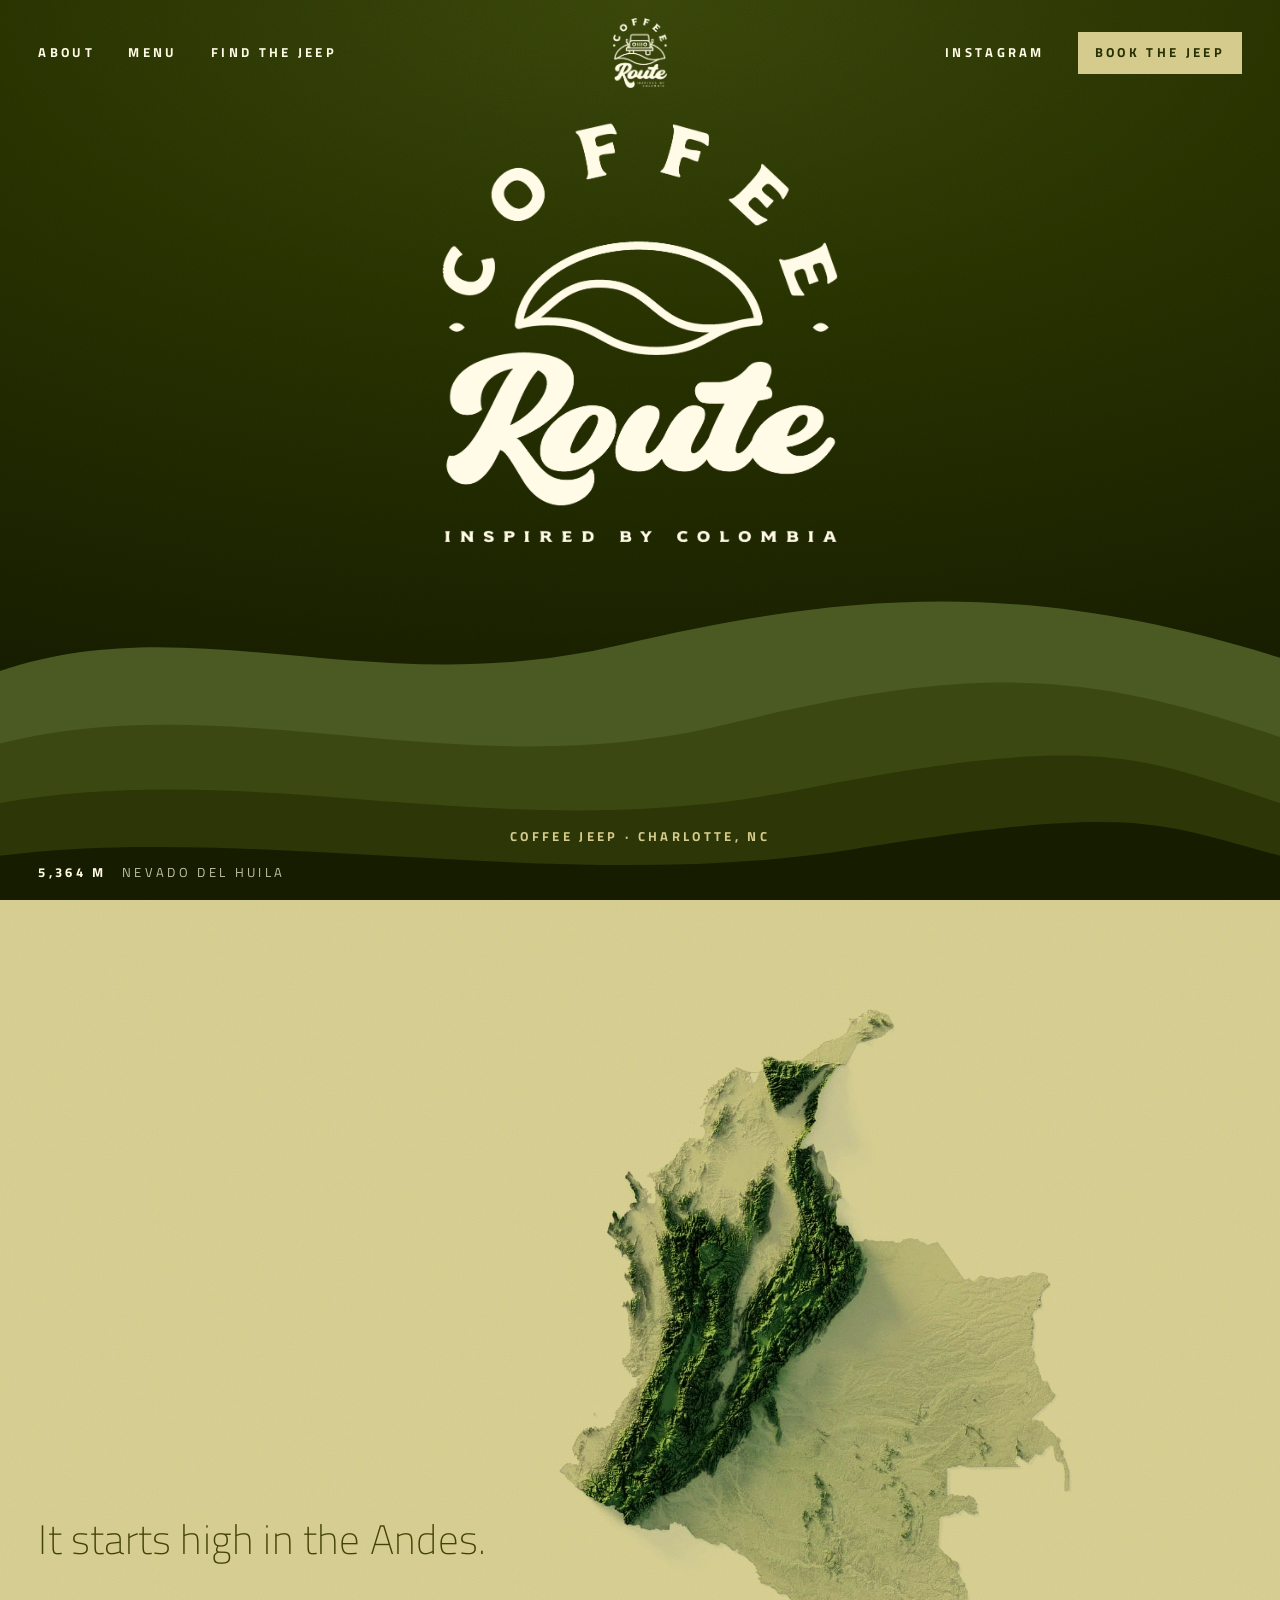
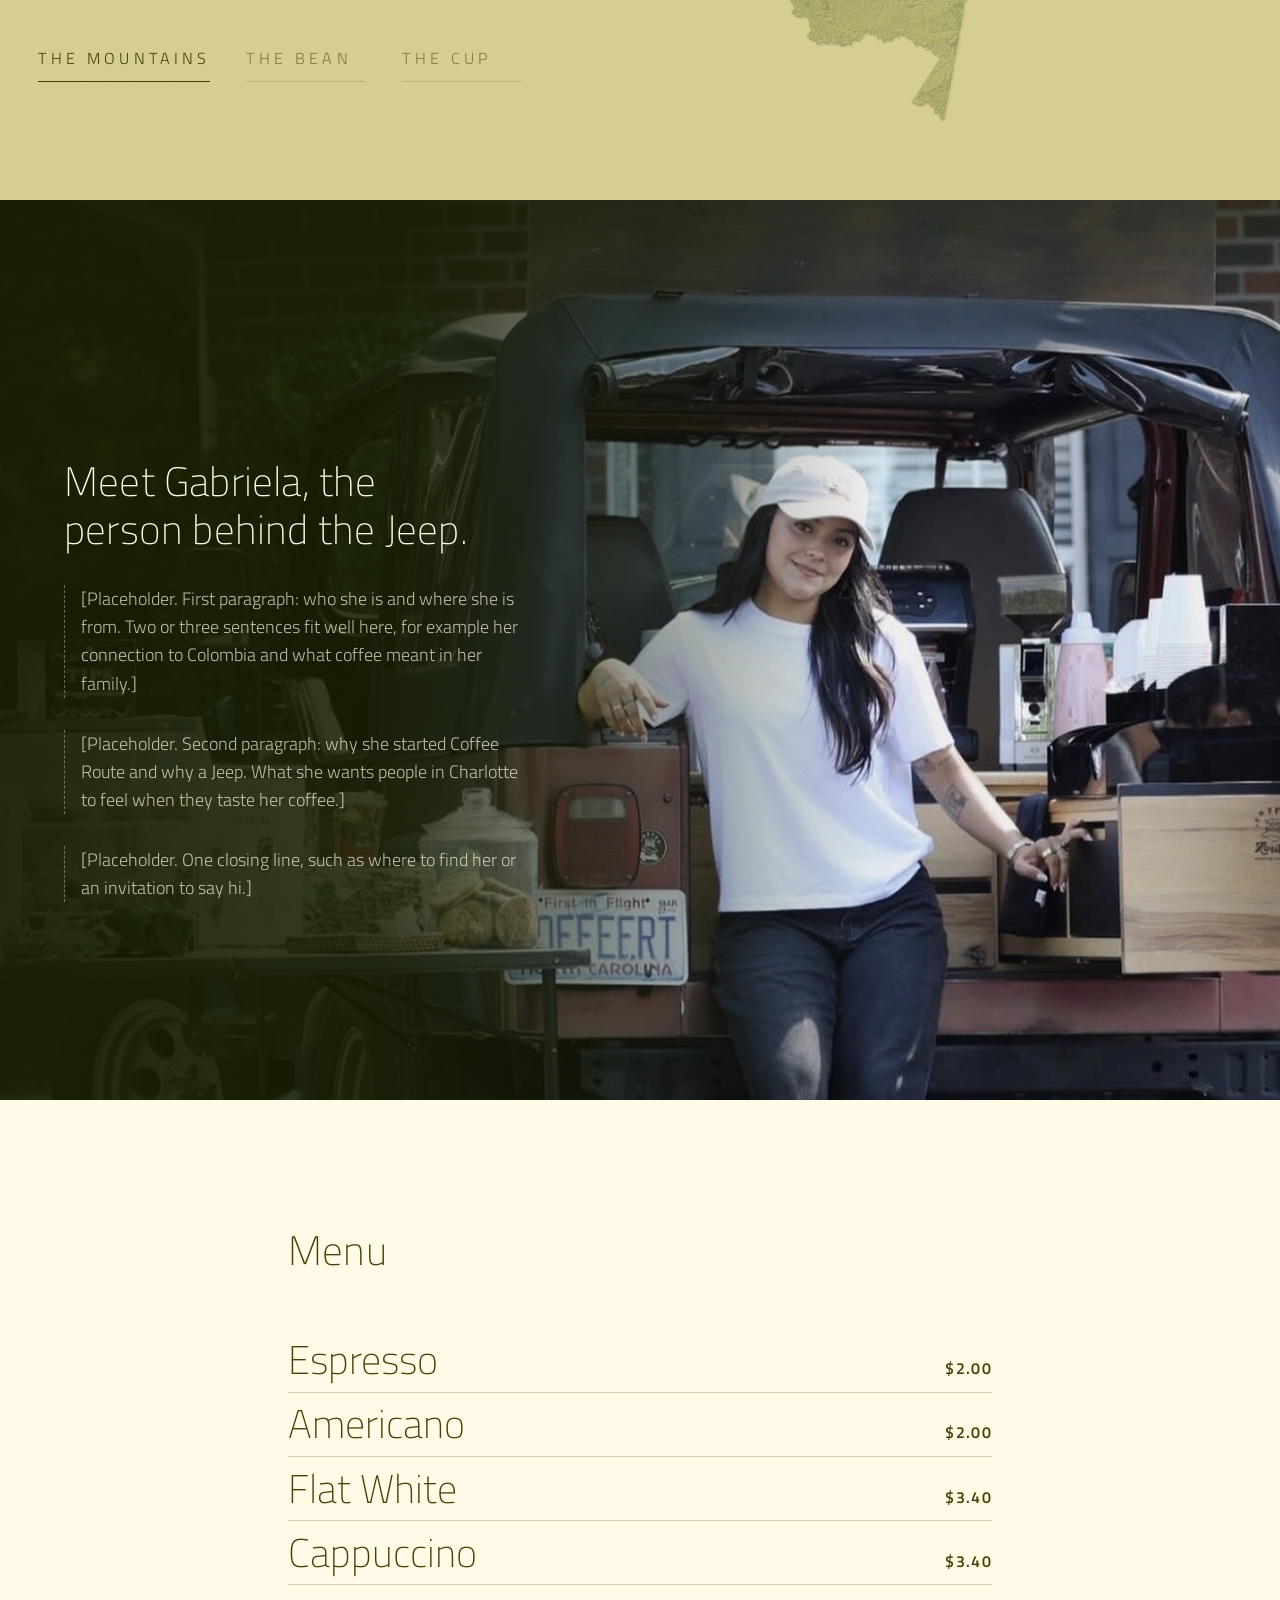
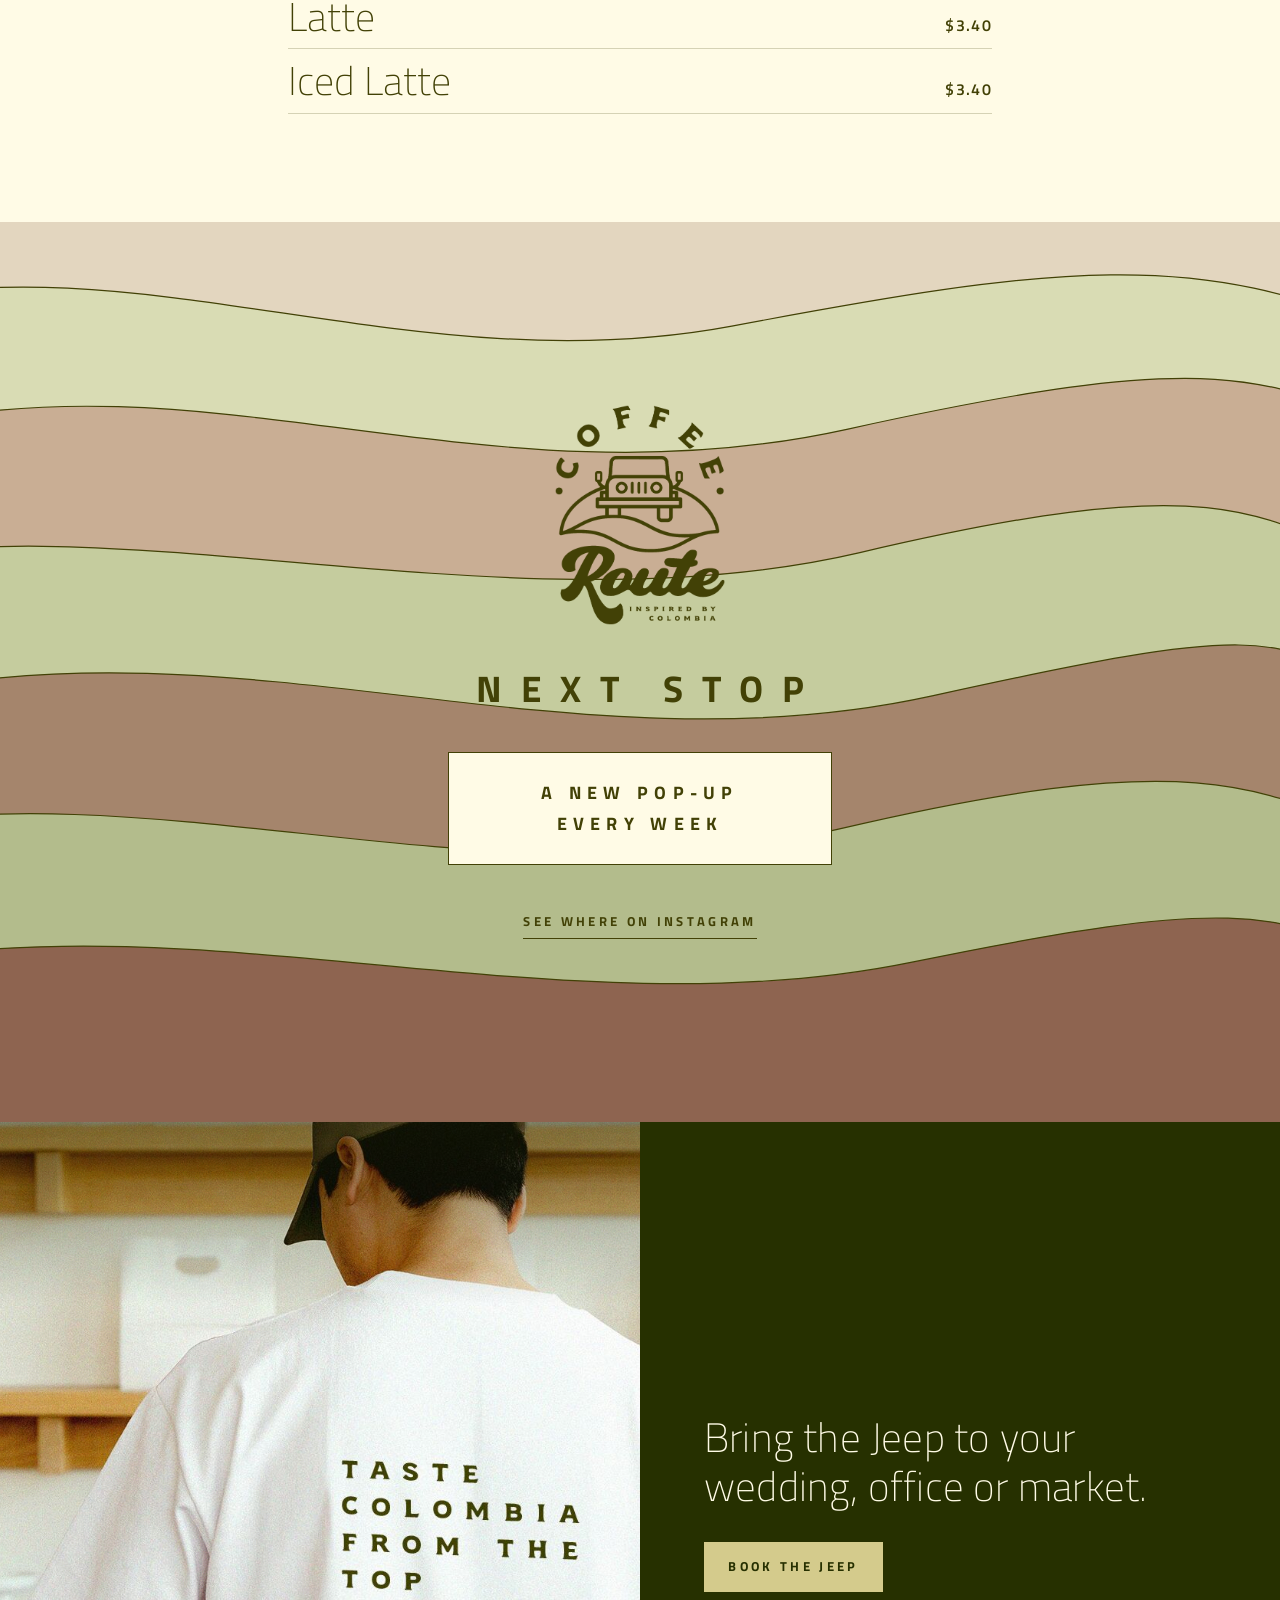
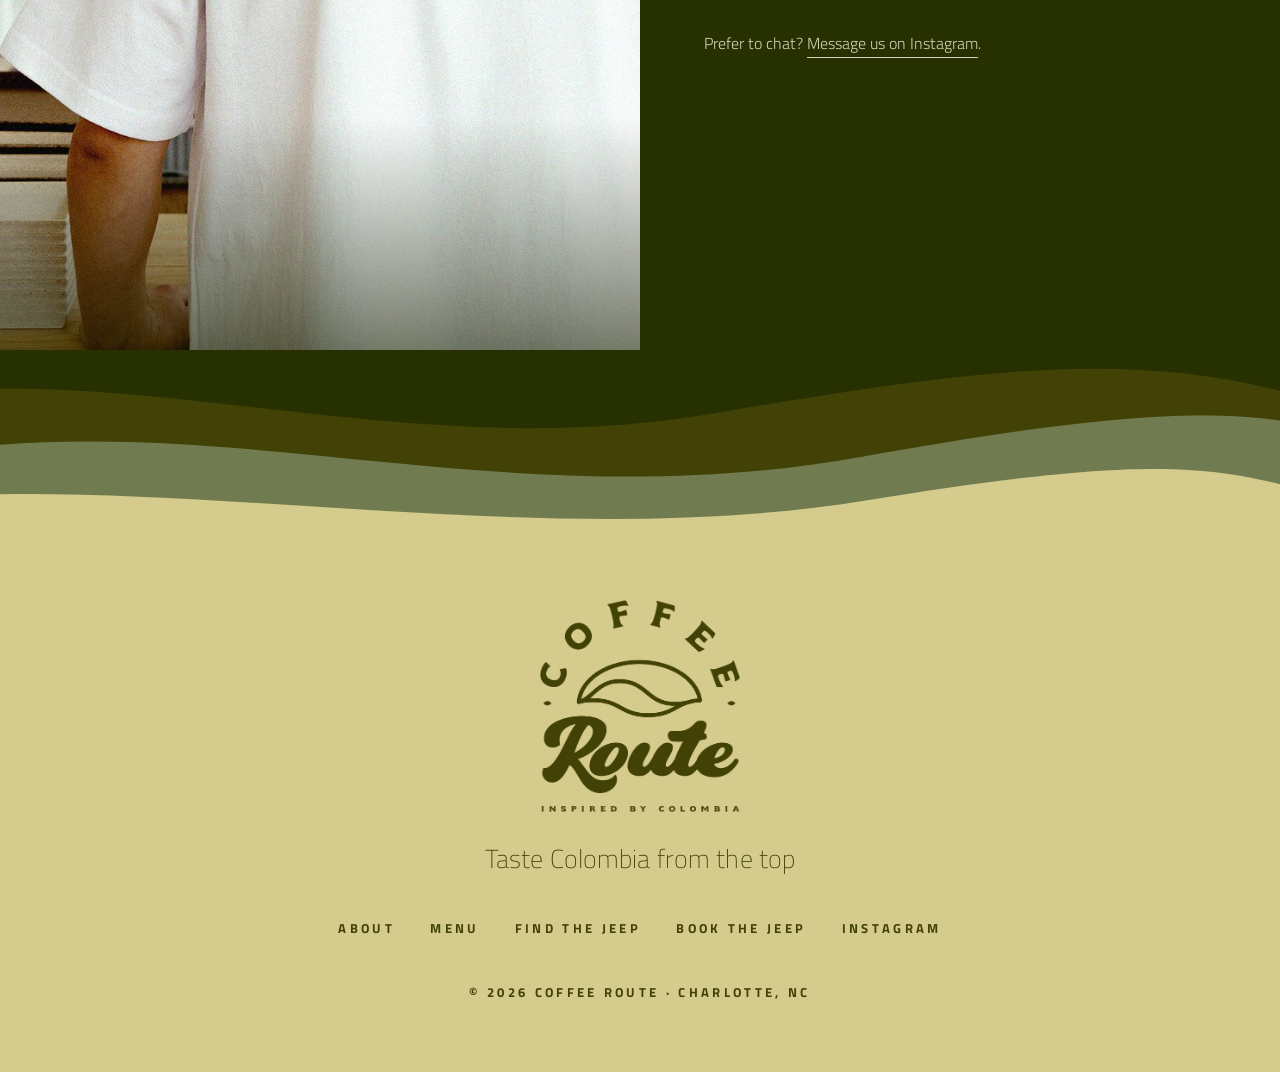
==== commit 794eebaa: "Return headings to the thin Titillium font Keeps the label cleanup and the full-width About section." ====
--- a/index.html
+++ b/index.html
@@ -12,7 +12,7 @@
 <link rel="icon" type="image/png" href="assets/logo-jeep-olive.png">
 <link rel="preconnect" href="https://fonts.googleapis.com">
 <link rel="preconnect" href="https://fonts.gstatic.com" crossorigin>
-<link href="https://fonts.googleapis.com/css2?family=Rammetto+One&family=Titillium+Web:wght@200;300;400;600;700&display=swap" rel="stylesheet">
+<link href="https://fonts.googleapis.com/css2?family=Titillium+Web:wght@200;300;400;600;700&display=swap" rel="stylesheet">
 <link rel="stylesheet" href="styles.css">
 </head>
 <body>
--- a/styles.css
+++ b/styles.css
@@ -23,8 +23,7 @@
 
 /* The one small-text style used everywhere (like the tracked caps on the brand's t-shirt and cards) */
 .label{font-weight:700;font-size:.8rem;letter-spacing:.26em;text-transform:uppercase}
-/* Headings: Rammetto One, the closest free match to the flared lettering in the logo */
-.line{font-family:"Rammetto One","Titillium Web",system-ui,sans-serif;font-weight:400;font-size:clamp(1.45rem,2.7vw,2.5rem);line-height:1.2;letter-spacing:0;text-wrap:balance}
+.line{font-weight:200;font-size:clamp(1.5rem,3.2vw,2.9rem);line-height:1.18;letter-spacing:.005em;text-wrap:balance}
 
 /* Warm film grain over photos (brand photo style: movement, not "HD") */
 .grain::after{content:"";position:absolute;inset:0;pointer-events:none;opacity:.2;mix-blend-mode:overlay;z-index:3;
@@ -191,6 +190,7 @@
   .ridges svg{height:38%}
 
   /* story: readable text over photos, tabs you can actually tap */
+  .line{font-weight:300}
   .scene::before{background:linear-gradient(180deg,rgba(22,28,0,.55) 0%,rgba(22,28,0,0) 22%,rgba(22,28,0,.25) 42%,rgba(22,28,0,.9) 72%)}
   .story .slide.map img{object-position:50% 0;padding:84px 0 0;height:62%}
   .tabs{gap:10px;flex-wrap:nowrap}
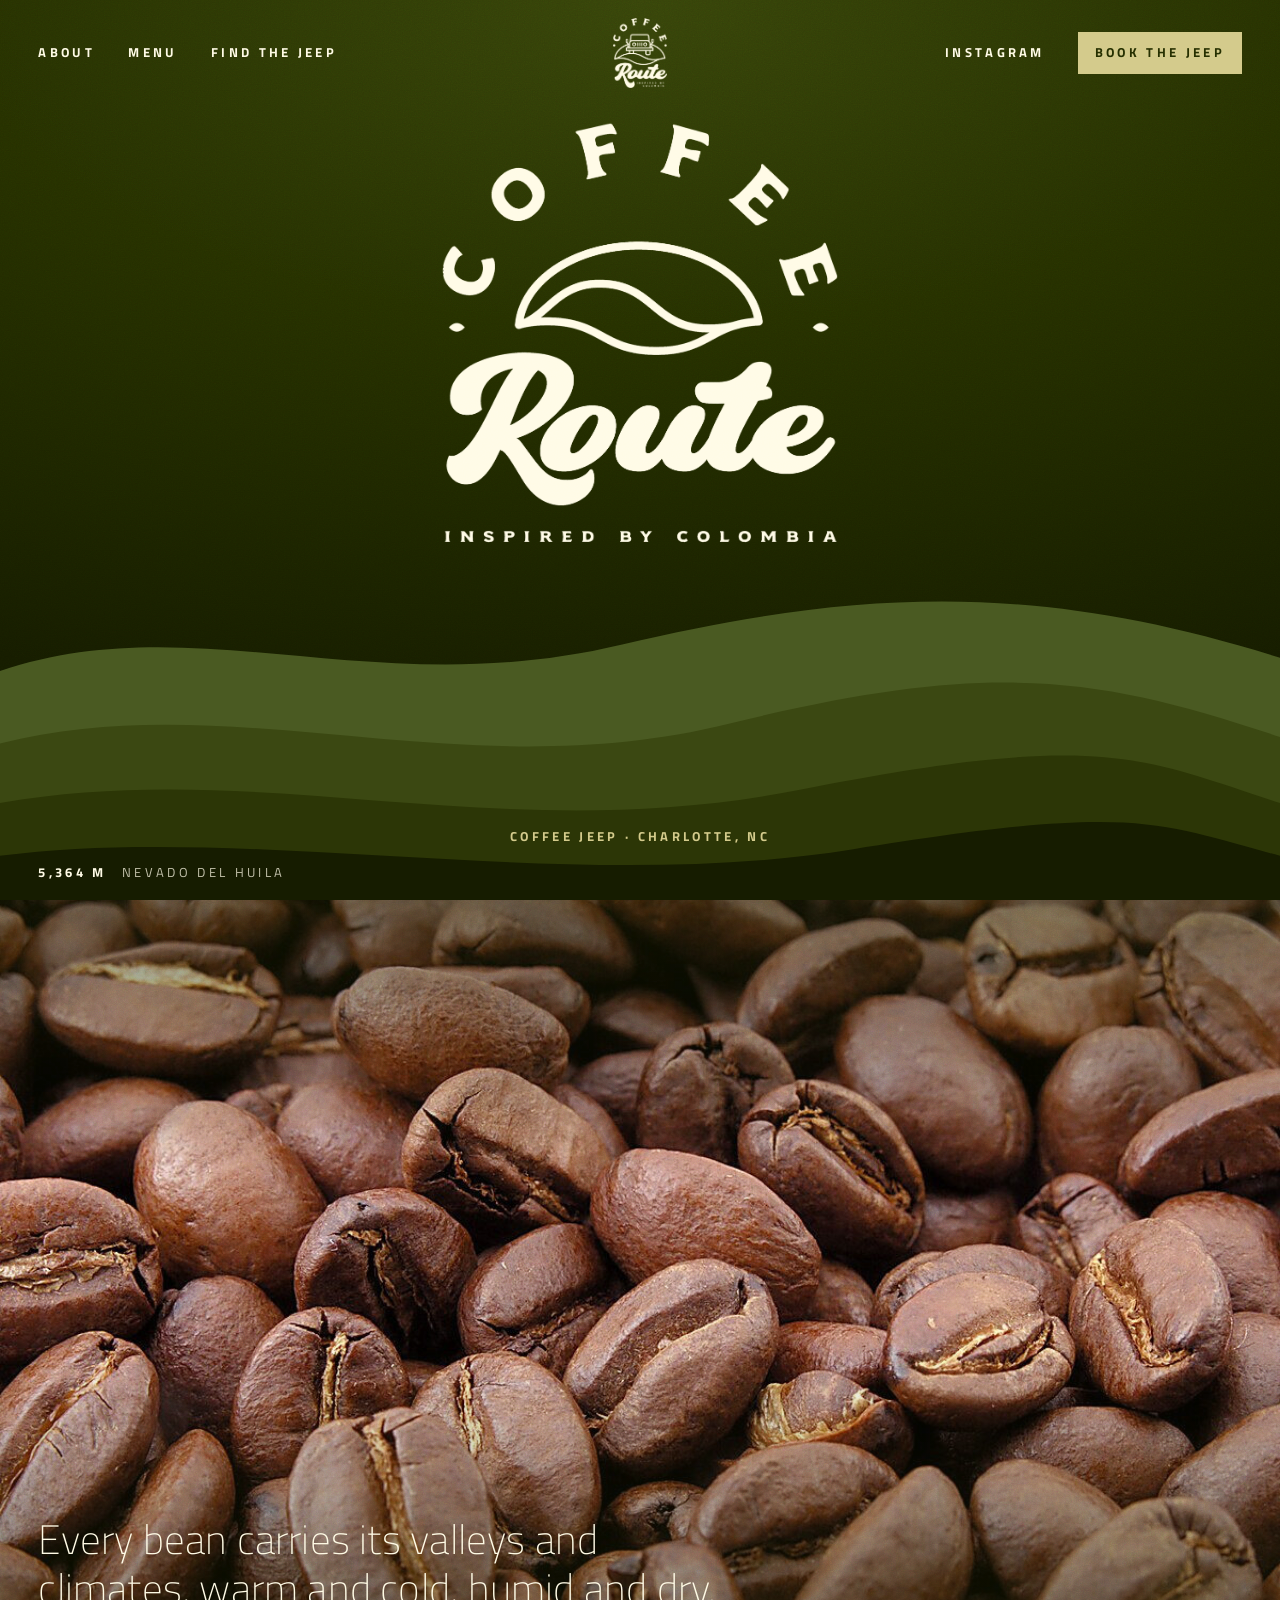
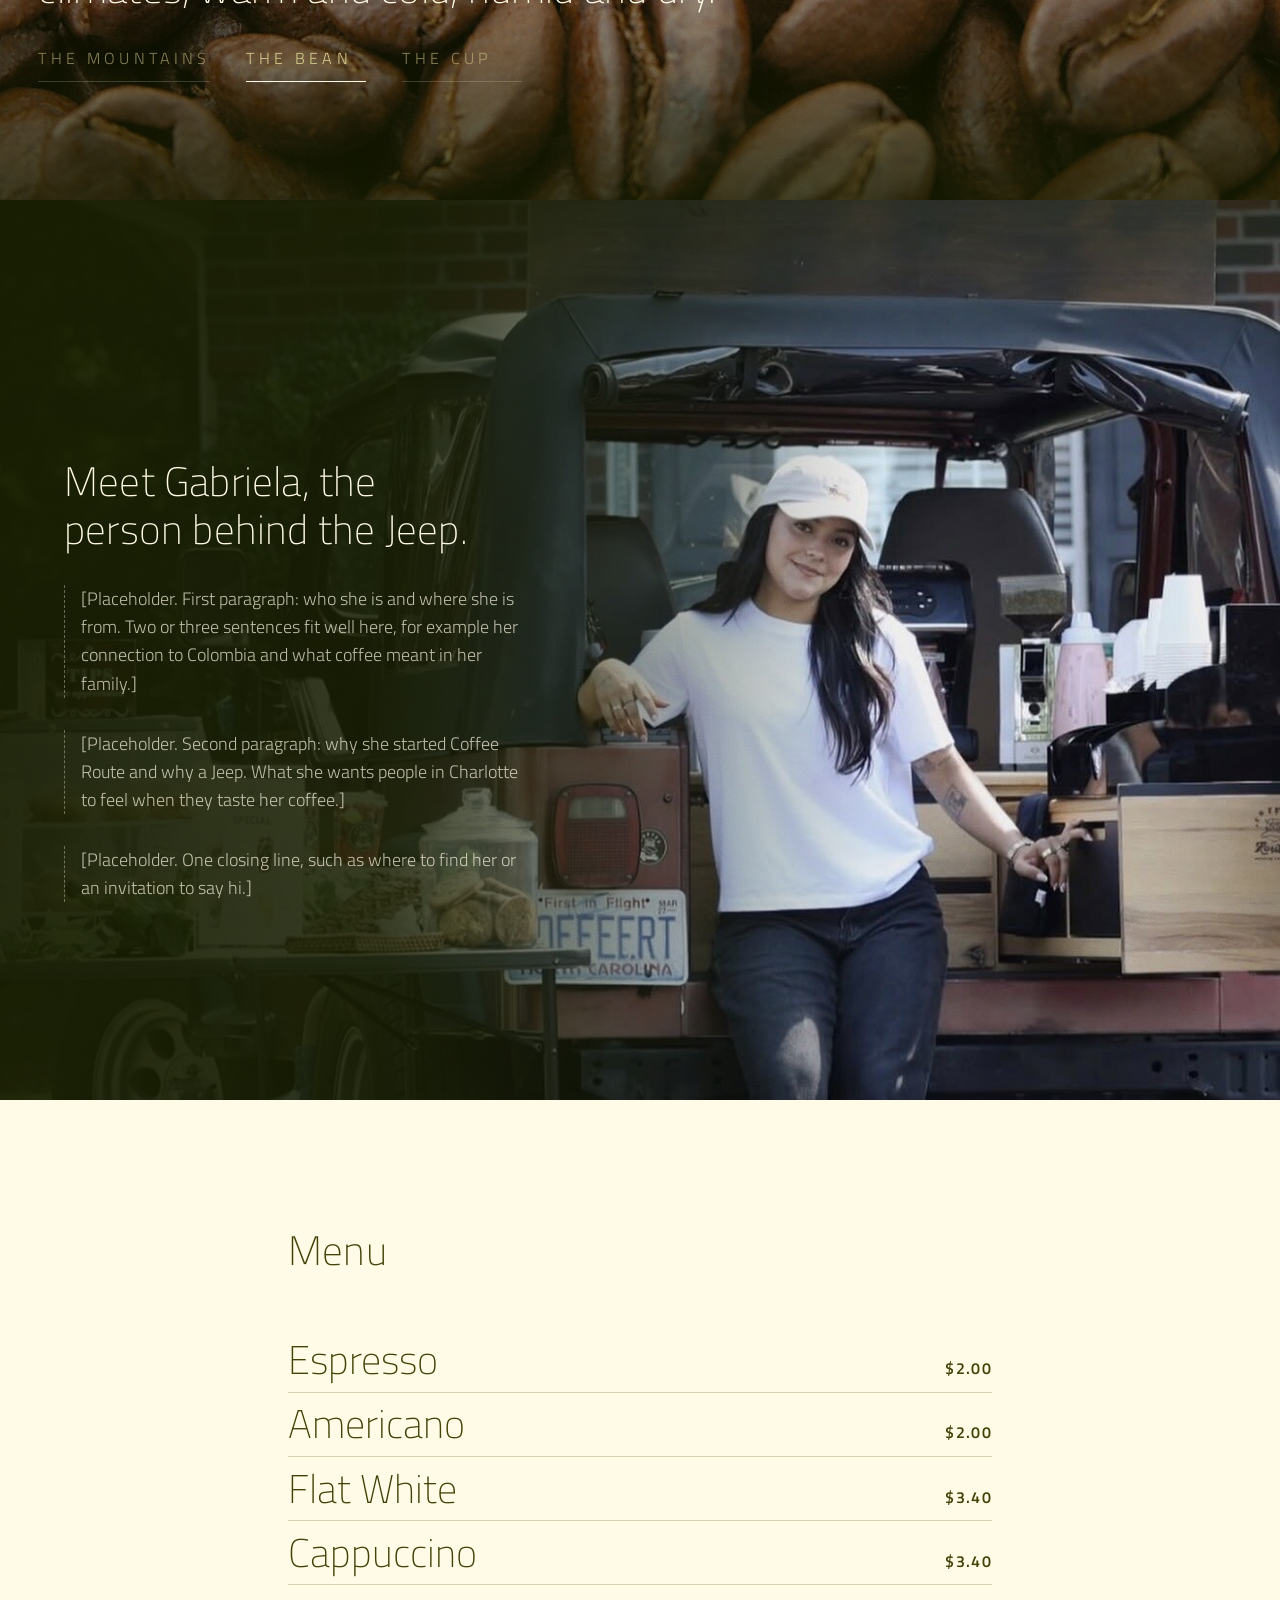
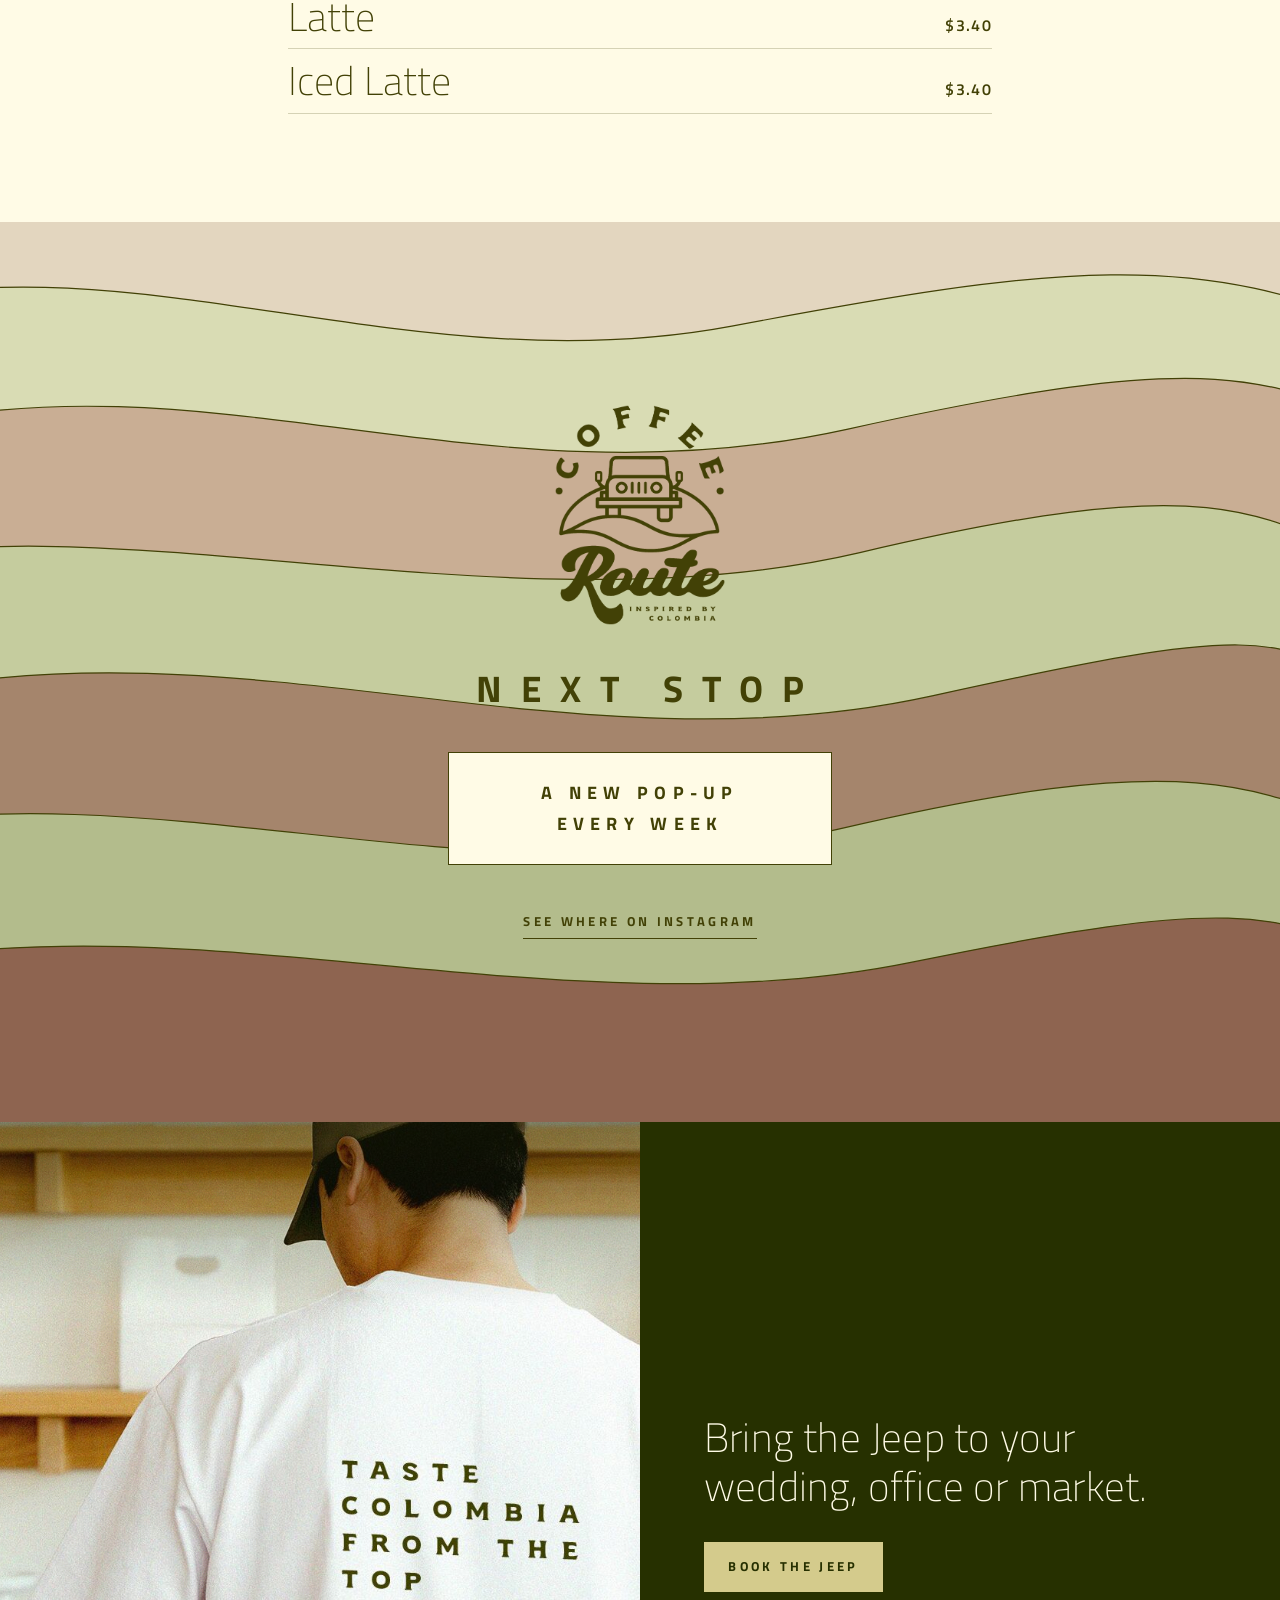
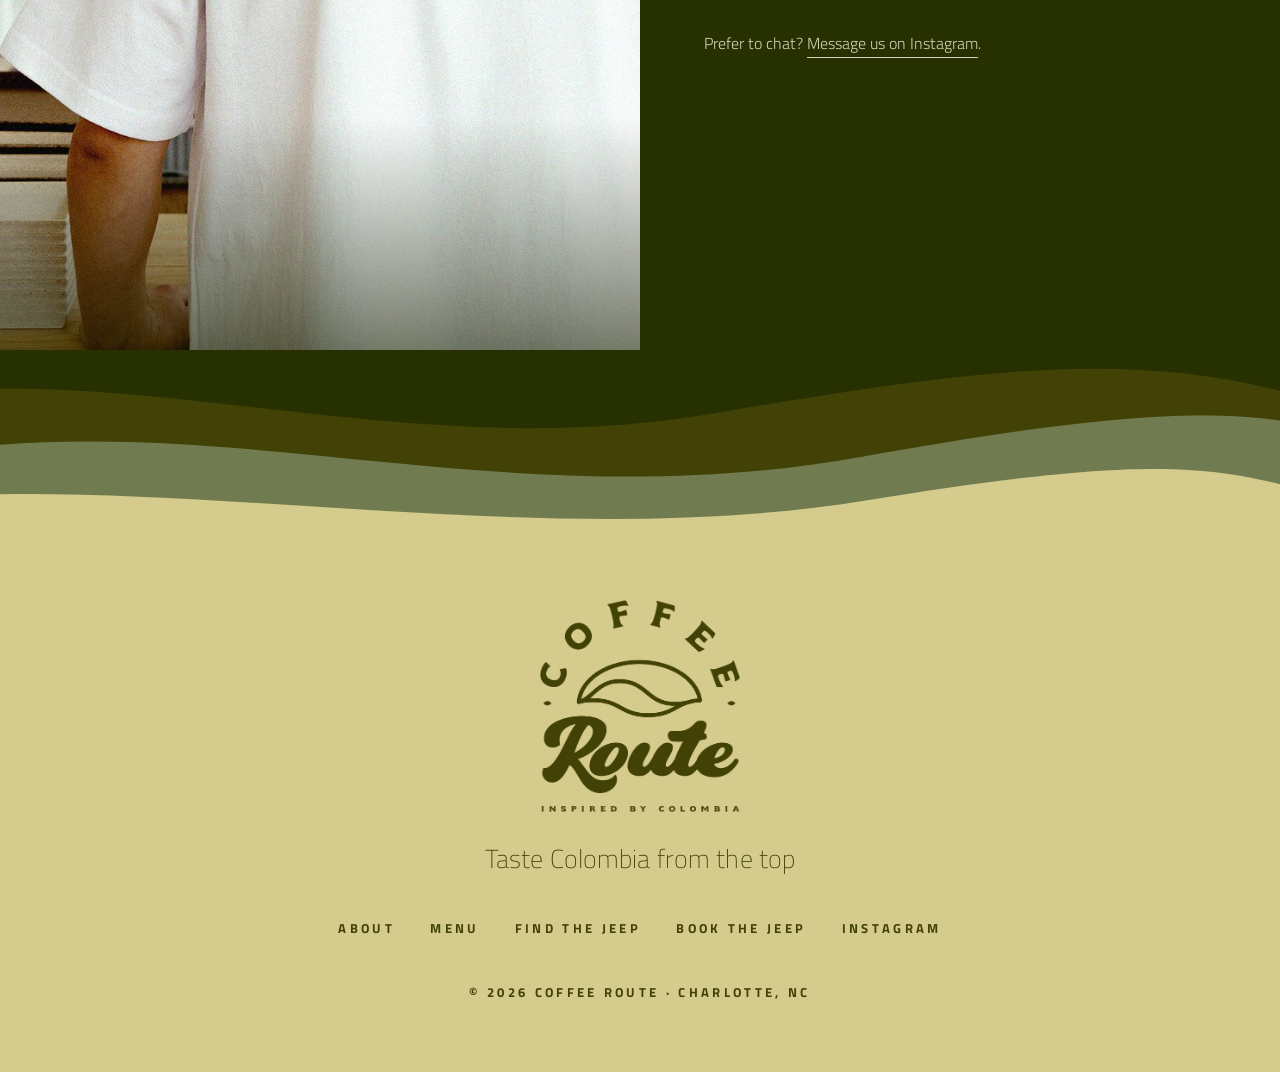
==== commit 61728fe9: "About on phones: full-screen photo with the heading over it Gabriela's photo fills the screen on pho" ====
--- a/index.html
+++ b/index.html
@@ -157,7 +157,7 @@
     nav.classList.toggle('light', toneAt(34));
     altEl.classList.toggle('light', toneAt(innerHeight - 28));
     // On phones the altitude chip steps aside wherever it would sit on top of text
-    const overText = [...document.querySelectorAll('.about .txt, .menu, #events .txt, footer .in')].some(el => { const r = el.getBoundingClientRect(); return r.top < innerHeight - 8 && r.bottom > innerHeight - 60; });
+    const overText = [...document.querySelectorAll('.about .txt > *, .menu, #events .txt, footer .in')].some(el => { const r = el.getBoundingClientRect(); return r.top < innerHeight - 8 && r.bottom > innerHeight - 60; });
     altEl.classList.toggle('away', overText);
     // Next Stop poster: each wavy layer drifts at its own speed while the section is on screen
     if (!still) {
--- a/styles.css
+++ b/styles.css
@@ -197,7 +197,6 @@
   .tabs .wide{display:none}
   .tabs button{min-width:0;flex:1;font-size:.78rem;letter-spacing:.1em;white-space:nowrap;padding:1em 0 .9em;opacity:.75;border-bottom-width:2px}
 
-  .about .pic{min-height:105vw}
   .events:not(.about) .pic{min-height:90vw}
   .events:not(.about) .pic img{object-position:5% 50%}
   .stop .next{letter-spacing:.34em;padding-left:.34em}
@@ -228,3 +227,15 @@
 /* desktop: the photo stays one screen tall and in view while the form scrolls, so the cup and its logo always show */
 @media (min-width:961px){ .bookpage .events .pic{position:sticky;top:0;height:100svh;align-self:start} }
 @media (max-width:960px){ .bookpage .events .pic{min-height:80vw} }
+
+/* Phones and tablets: Gabriela's photo fills the screen, the heading sits over the bottom of it, her story follows below */
+@media (max-width:960px){
+  .about{display:grid;grid-template-columns:1fr}
+  .about .txt{display:contents}
+  .about .pic{grid-row:1;grid-column:1;height:100svh;min-height:520px}
+  .about .pic img{object-position:72% 50%}
+  .about .pic::before{background:linear-gradient(180deg,rgba(22,28,0,.5) 0%,rgba(22,28,0,0) 20%,rgba(38,48,0,0) 52%,rgba(38,48,0,.8) 78%,var(--forest) 100%)}
+  .about .line{grid-row:1;grid-column:1;align-self:end;position:relative;z-index:4;padding:0 24px 34px;font-size:clamp(1.7rem,6.4vw,2.4rem)}
+  .about .txt > p:not(.line){margin:0 24px 1.6rem}
+  .about .txt > p:last-child{margin-bottom:64px}
+}
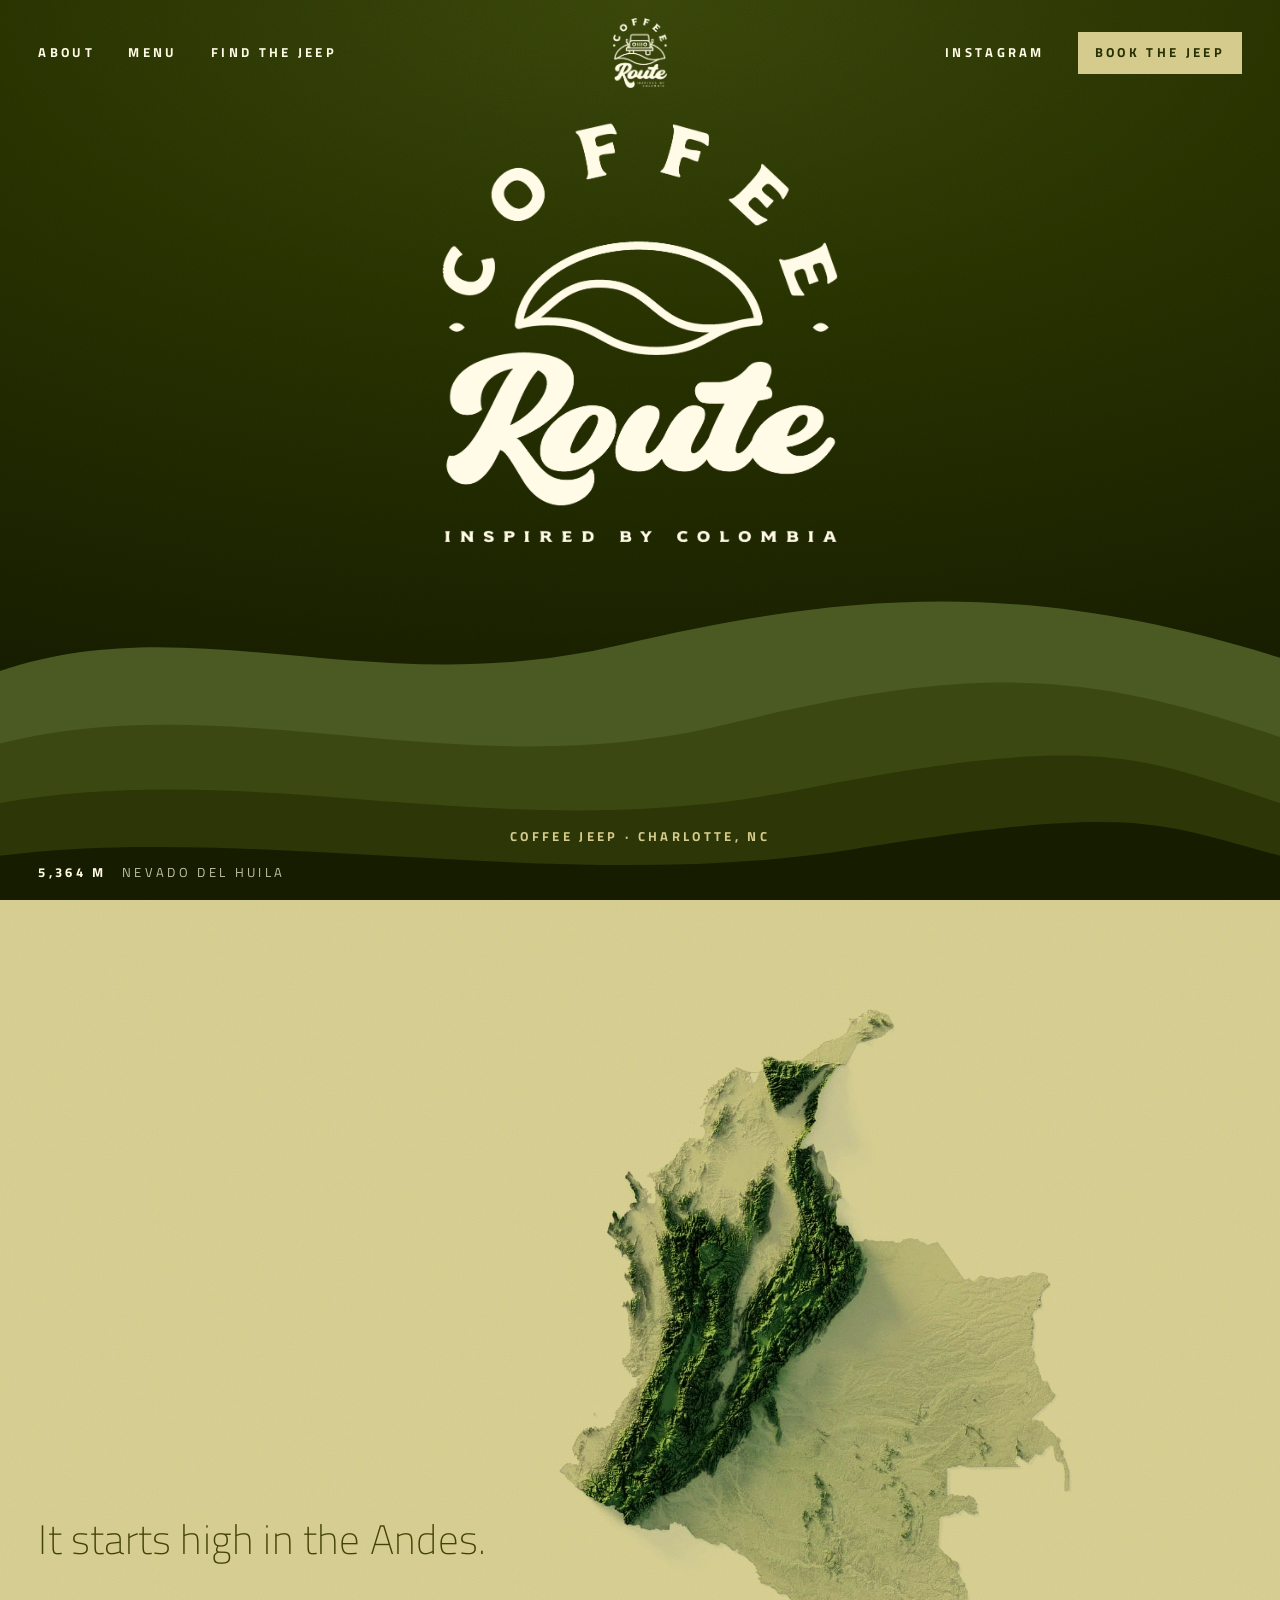
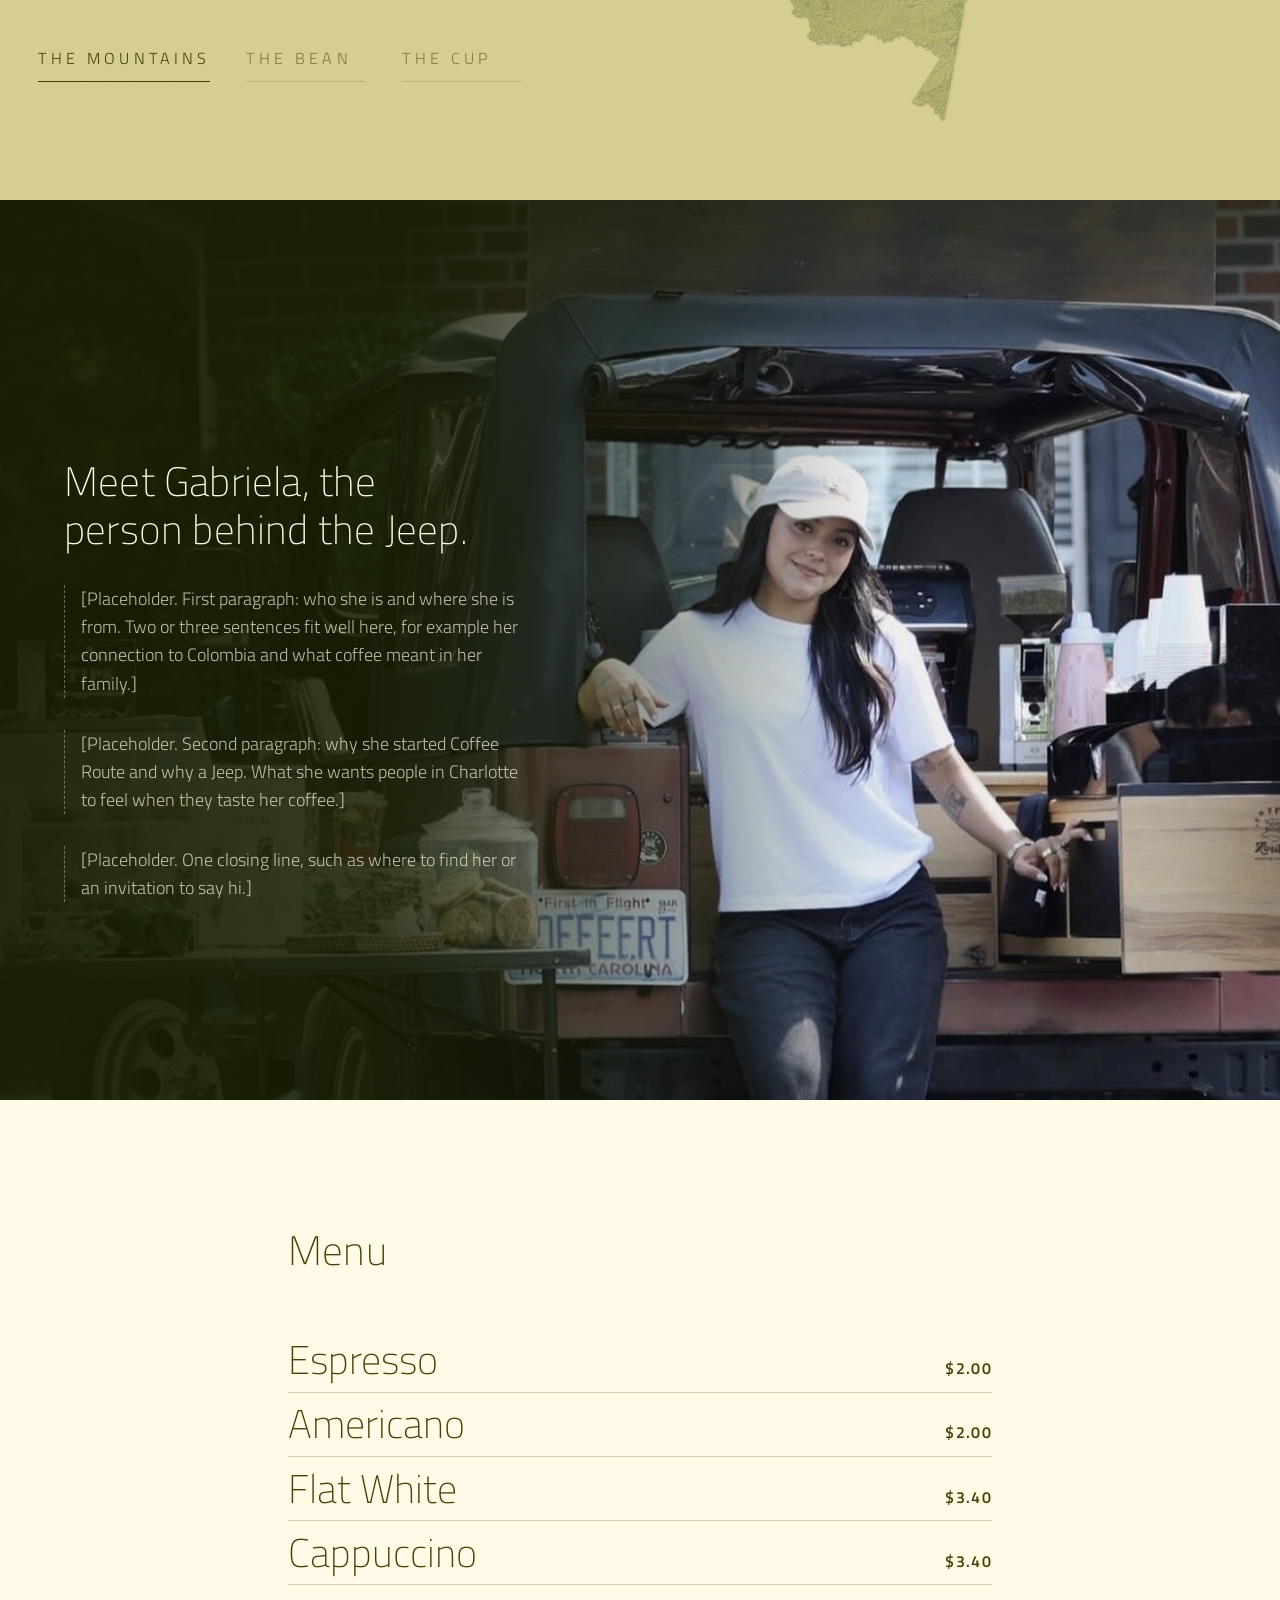
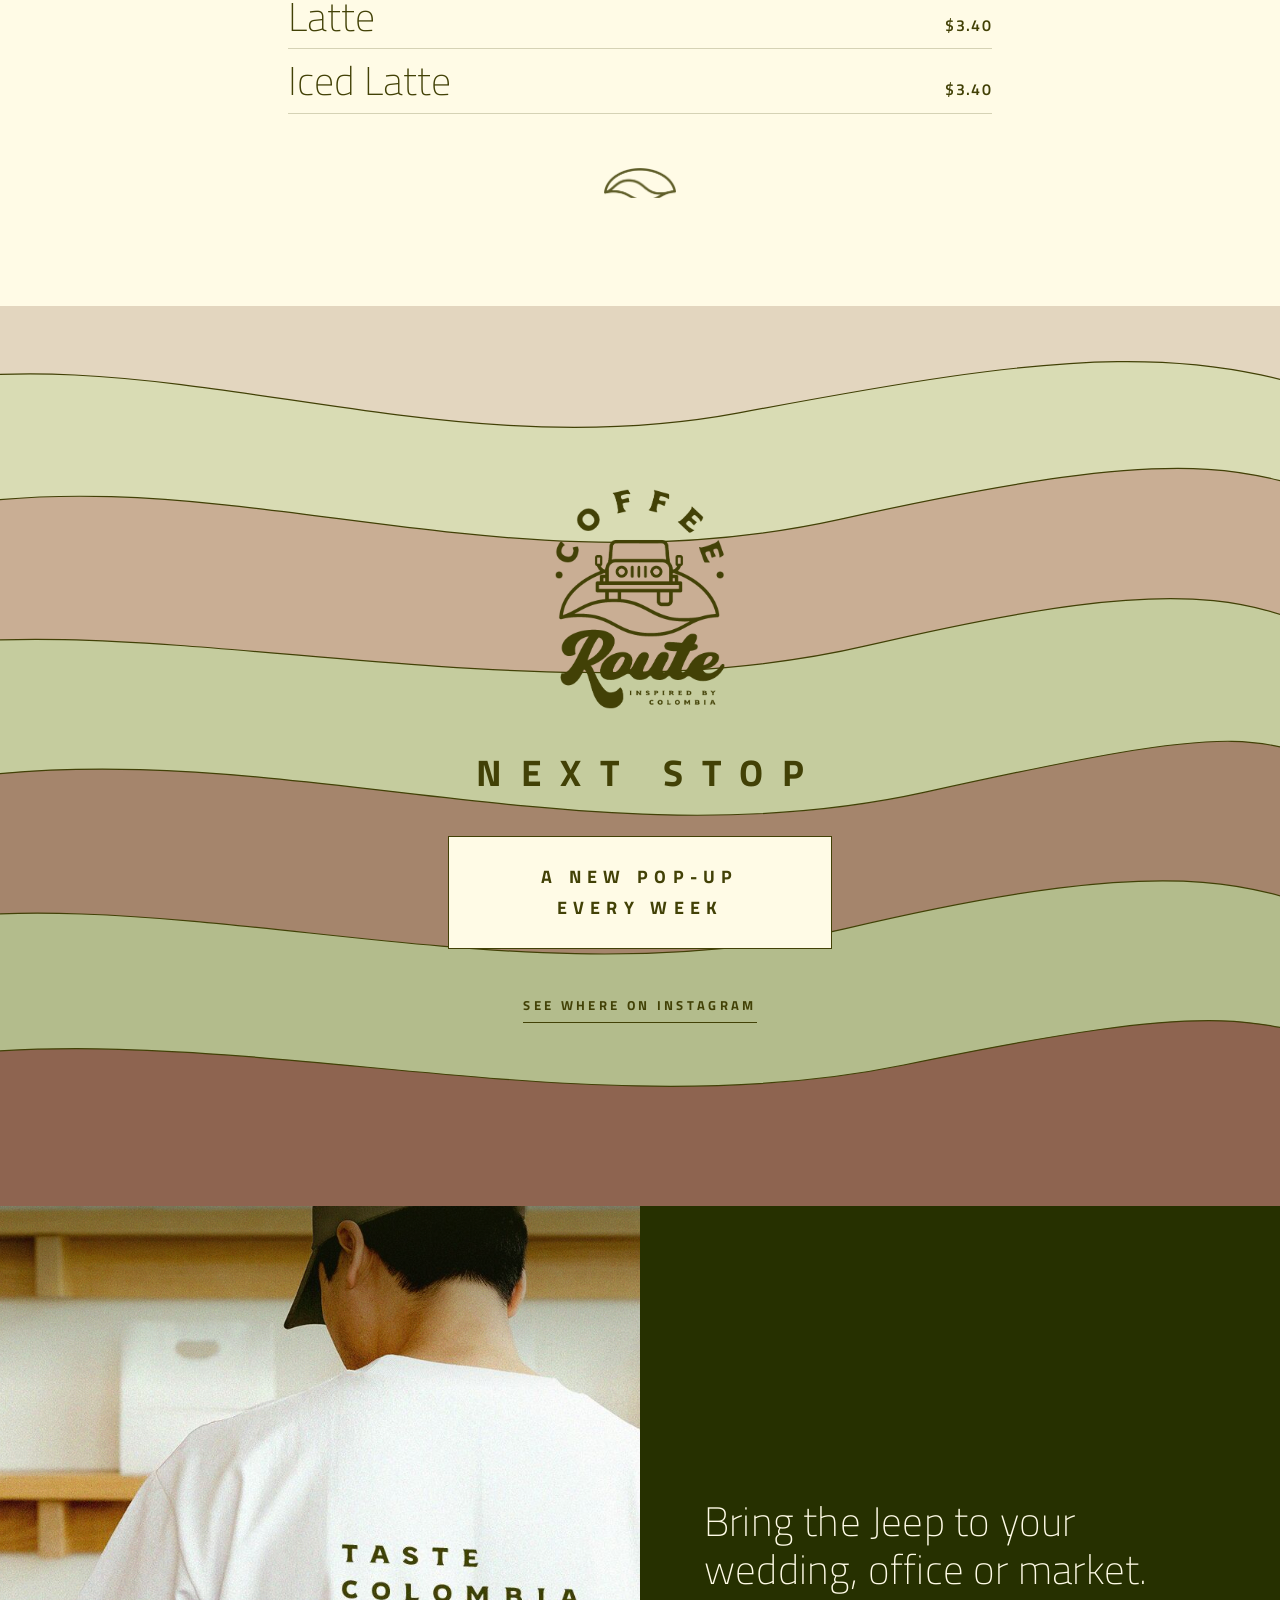
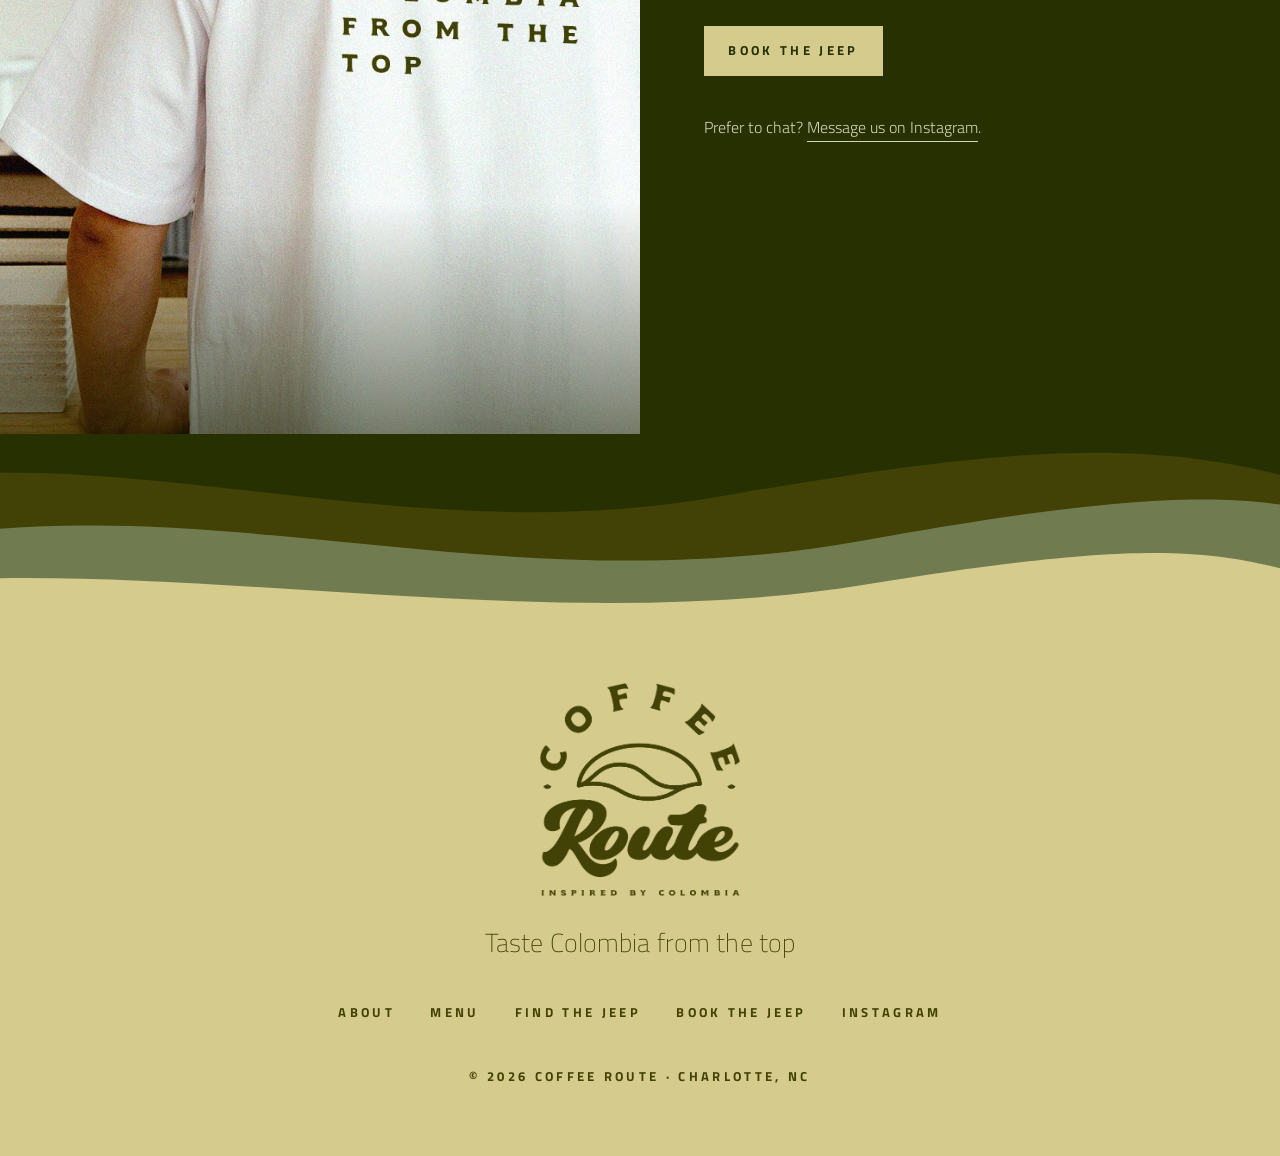
==== commit afae643a: "Phone fixes: t-shirt crop, menu ornament, tighter spacing, bigger map The booking section photo is s" ====
--- a/index.html
+++ b/index.html
@@ -80,6 +80,7 @@
     <li><span>Latte</span><span>$3.40</span></li>
     <li><span>Iced Latte</span><span>$3.40</span></li>
   </ul>
+  <img class="bean" src="assets/bean-olive.png" alt="">
 </section>
 
 <!-- 5. NEXT STOP (the brand poster) -->
--- a/styles.css
+++ b/styles.css
@@ -101,6 +101,7 @@
 .menu li{break-inside:avoid;display:flex;justify-content:space-between;align-items:baseline;gap:1rem;padding:.55em 0;border-bottom:1px solid rgba(66,65,6,.22)}
 .menu li span:first-child{font-weight:200;font-size:clamp(1.5rem,3.1vw,2.7rem);line-height:1.15}
 .menu li span:last-child{font-weight:600;font-size:1.02rem;letter-spacing:.08em;font-variant-numeric:tabular-nums}
+.menu .bean{display:block;width:72px;margin:clamp(40px,6vh,64px) auto 0;opacity:.85}
 .menu .foot{margin-top:2.2rem;font-size:.9rem;opacity:.75}
 
 /* ---------- 5. Next stop: the brand poster, full bleed ---------- */
@@ -167,6 +168,10 @@
   .about .txt{position:relative;z-index:4;min-height:100svh;width:min(46%,40rem);padding-top:140px}
 }
 @media (max-width:960px){
+  .events:not(.about){min-height:0}
+  .events:not(.about) .pic img{object-position:100% 50%}
+  .events:not(.about) .txt{padding-top:56px;padding-bottom:72px}
+  .menu{padding-top:110px;padding-bottom:64px}
   .events{grid-template-columns:1fr}
   .events .pic{min-height:70vw}
 }
@@ -192,13 +197,15 @@
   /* story: readable text over photos, tabs you can actually tap */
   .line{font-weight:300}
   .scene::before{background:linear-gradient(180deg,rgba(22,28,0,.55) 0%,rgba(22,28,0,0) 22%,rgba(22,28,0,.25) 42%,rgba(22,28,0,.9) 72%)}
-  .story .slide.map img{object-position:50% 0;padding:84px 0 0;height:62%}
+  .story .slide.map img{object-position:50% 0;padding:76px 0 0;height:66%}
+  .scene .cap{padding-bottom:58px}
   .tabs{gap:10px;flex-wrap:nowrap}
   .tabs .wide{display:none}
   .tabs button{min-width:0;flex:1;font-size:.78rem;letter-spacing:.1em;white-space:nowrap;padding:1em 0 .9em;opacity:.75;border-bottom-width:2px}
 
-  .events:not(.about) .pic{min-height:90vw}
-  .events:not(.about) .pic img{object-position:5% 50%}
+  .events:not(.about) .pic{min-height:0;aspect-ratio:1/1}
+  .events:not(.about) .pic img{object-position:30% 50%}
+  .bookpage .events .pic{aspect-ratio:auto}
   .stop .next{letter-spacing:.34em;padding-left:.34em}
   .stop .where{letter-spacing:.2em;min-width:0;width:100%;padding:1.3em 1em}
   .book{grid-template-columns:1fr}
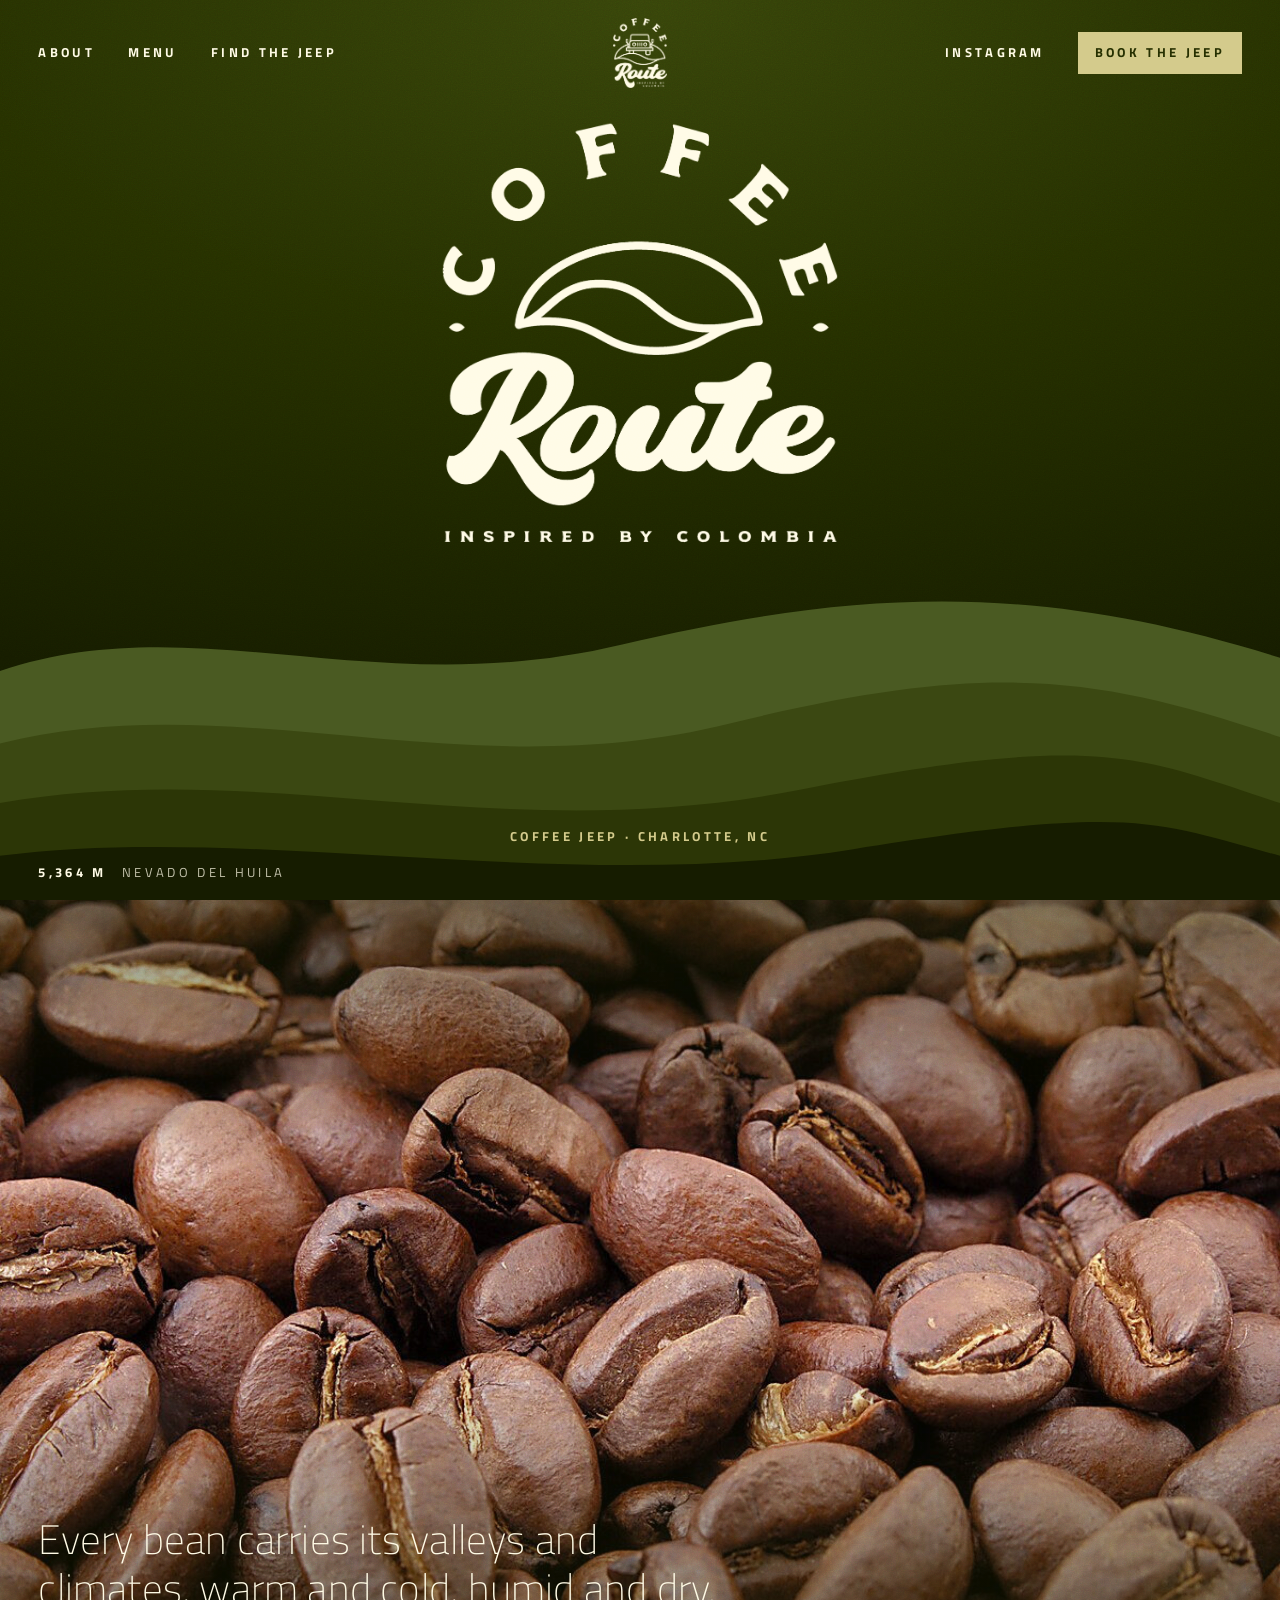
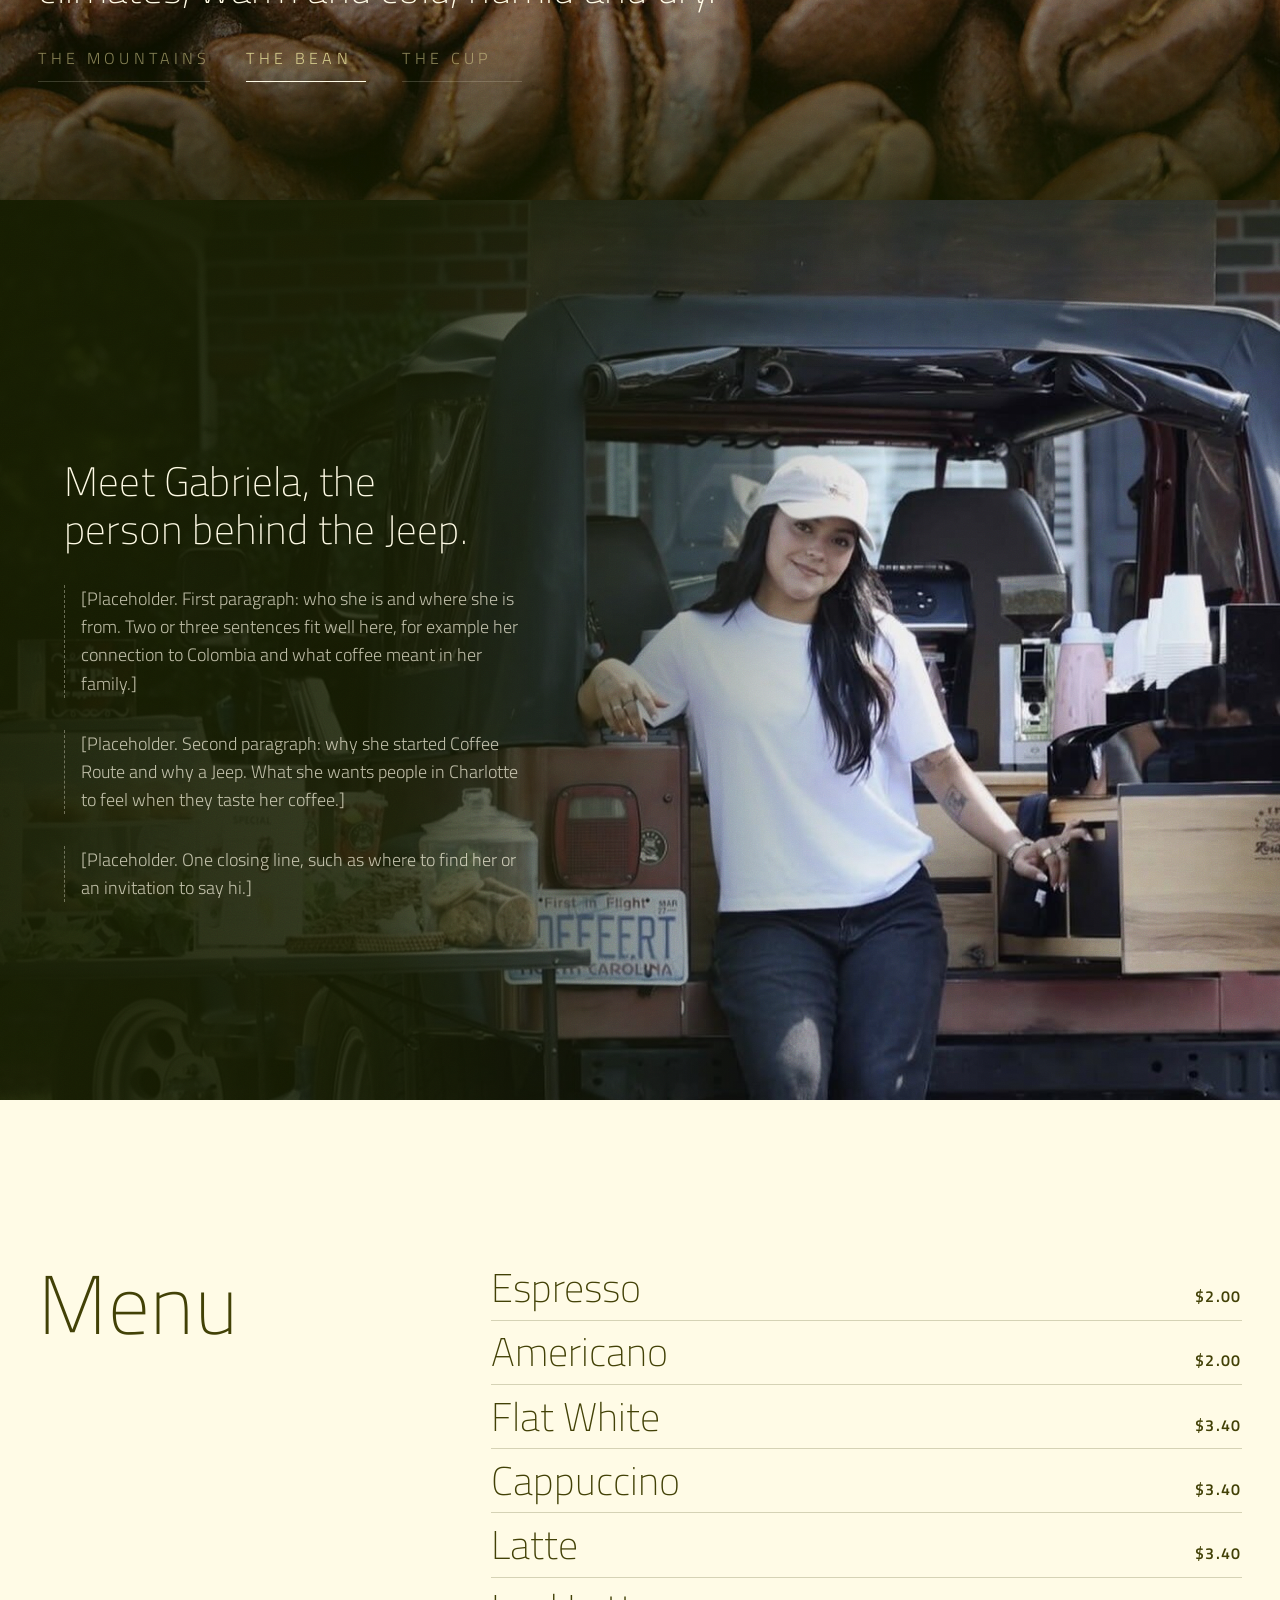
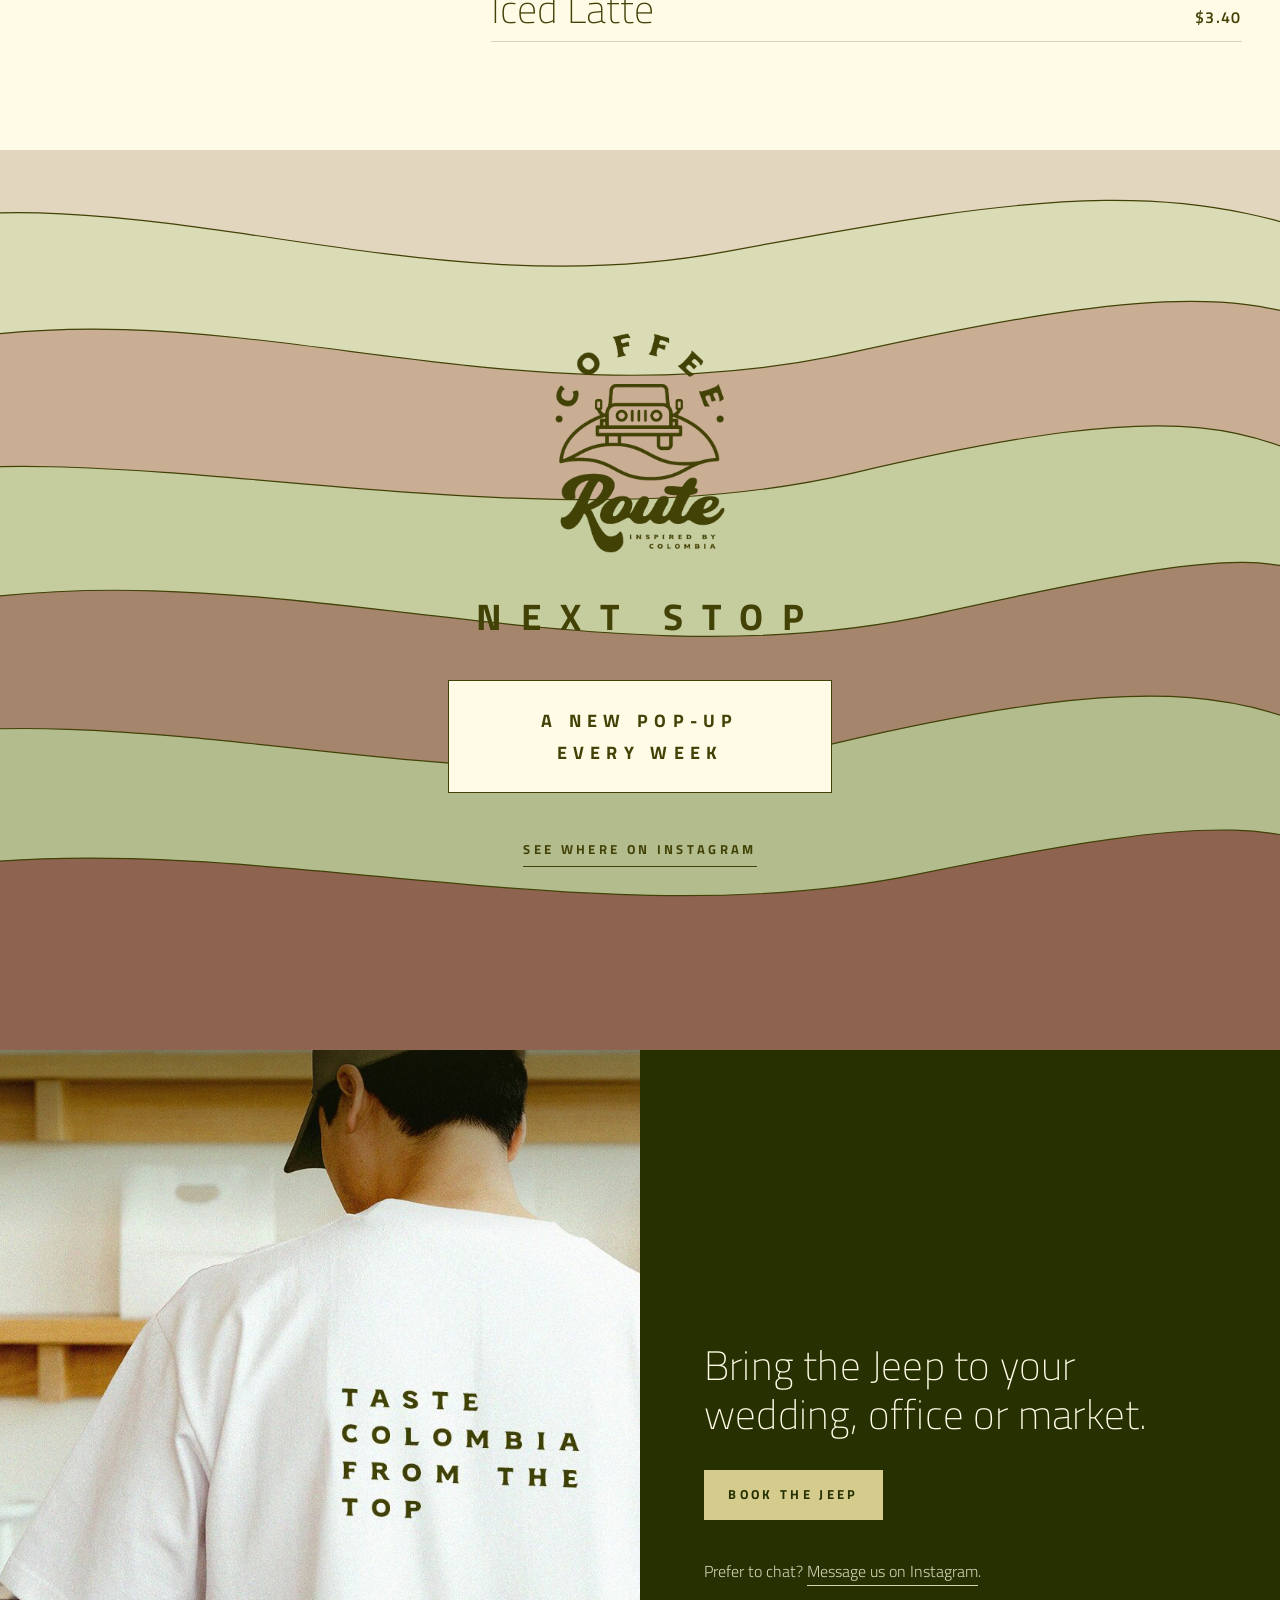
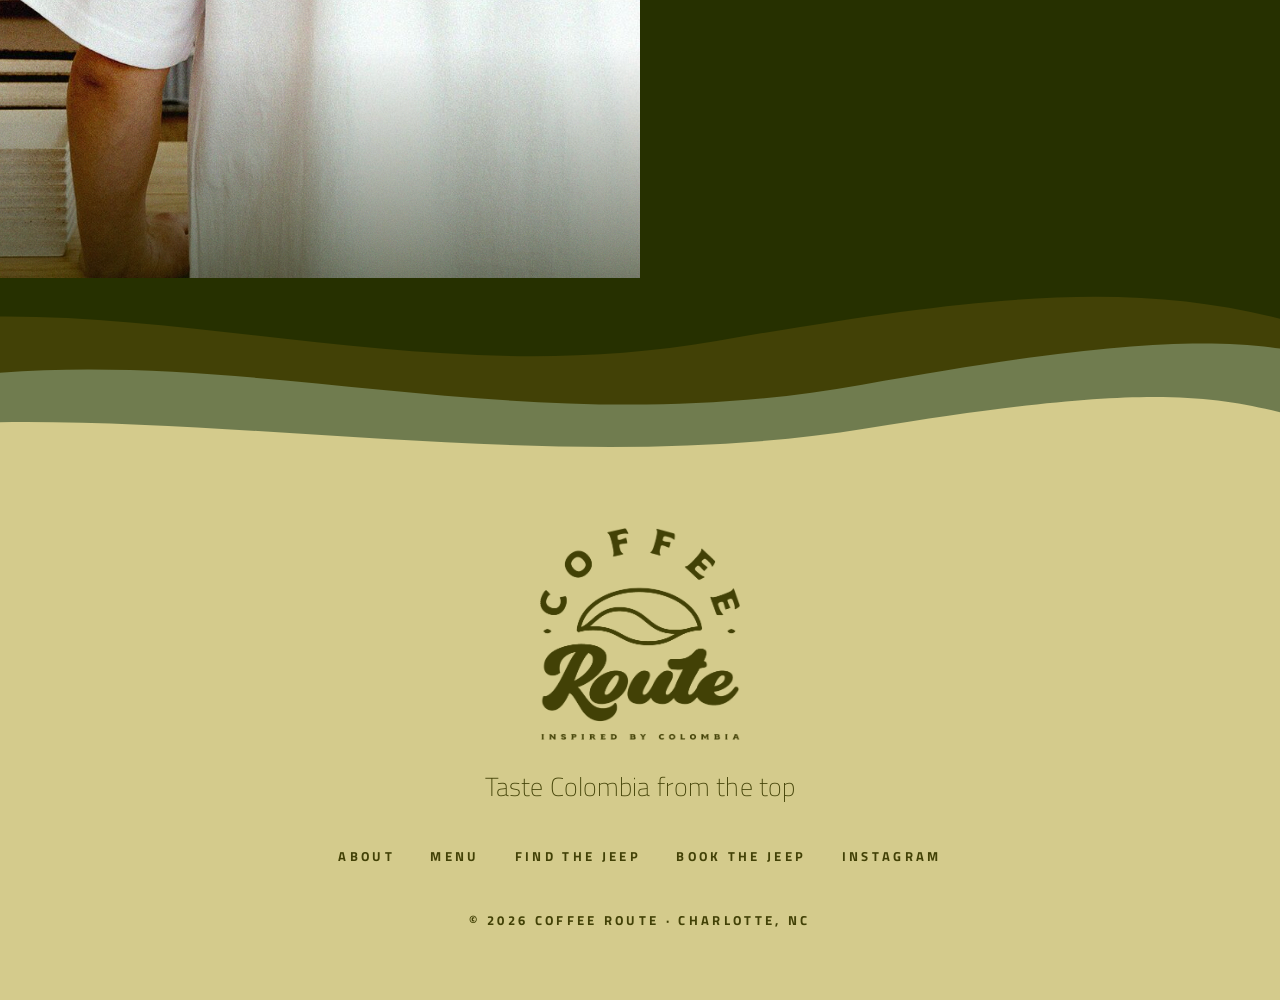
==== commit 427dd9de: "Rework the desktop menu layout and remove the bean mark Large Menu heading on the left with the list" ====
--- a/index.html
+++ b/index.html
@@ -80,7 +80,6 @@
     <li><span>Latte</span><span>$3.40</span></li>
     <li><span>Iced Latte</span><span>$3.40</span></li>
   </ul>
-  <img class="bean" src="assets/bean-olive.png" alt="">
 </section>
 
 <!-- 5. NEXT STOP (the brand poster) -->
--- a/styles.css
+++ b/styles.css
@@ -96,12 +96,18 @@
 /* ---------- 4. Menu: just type ---------- */
 .menu{background:var(--cream);color:var(--olive);padding:clamp(90px,14vh,170px) var(--pad) clamp(80px,12vh,150px)}
 .menu .head{display:flex;justify-content:space-between;align-items:baseline;gap:1rem;margin-bottom:clamp(36px,6vh,70px)}
-.menu .head,.menu ul{max-width:44rem;margin-left:auto;margin-right:auto}
+/* desktop: big heading on the left, the list filling the right two thirds, lined up with the top menu's edges */
+@media (min-width:961px){
+  .menu{padding-top:clamp(150px,18vh,190px);display:grid;grid-template-columns:1fr 2fr;column-gap:clamp(40px,6vw,110px);align-items:start}
+  .menu .head{margin:0}
+  .menu .head .line{font-size:clamp(3rem,6.5vw,6rem);line-height:1}
+  .menu li:first-child{padding-top:.2em}
+  .menu li span:first-child{font-size:clamp(1.5rem,2.5vw,2.3rem)}
+}
 .menu ul{list-style:none}
 .menu li{break-inside:avoid;display:flex;justify-content:space-between;align-items:baseline;gap:1rem;padding:.55em 0;border-bottom:1px solid rgba(66,65,6,.22)}
 .menu li span:first-child{font-weight:200;font-size:clamp(1.5rem,3.1vw,2.7rem);line-height:1.15}
 .menu li span:last-child{font-weight:600;font-size:1.02rem;letter-spacing:.08em;font-variant-numeric:tabular-nums}
-.menu .bean{display:block;width:72px;margin:clamp(40px,6vh,64px) auto 0;opacity:.85}
 .menu .foot{margin-top:2.2rem;font-size:.9rem;opacity:.75}
 
 /* ---------- 5. Next stop: the brand poster, full bleed ---------- */
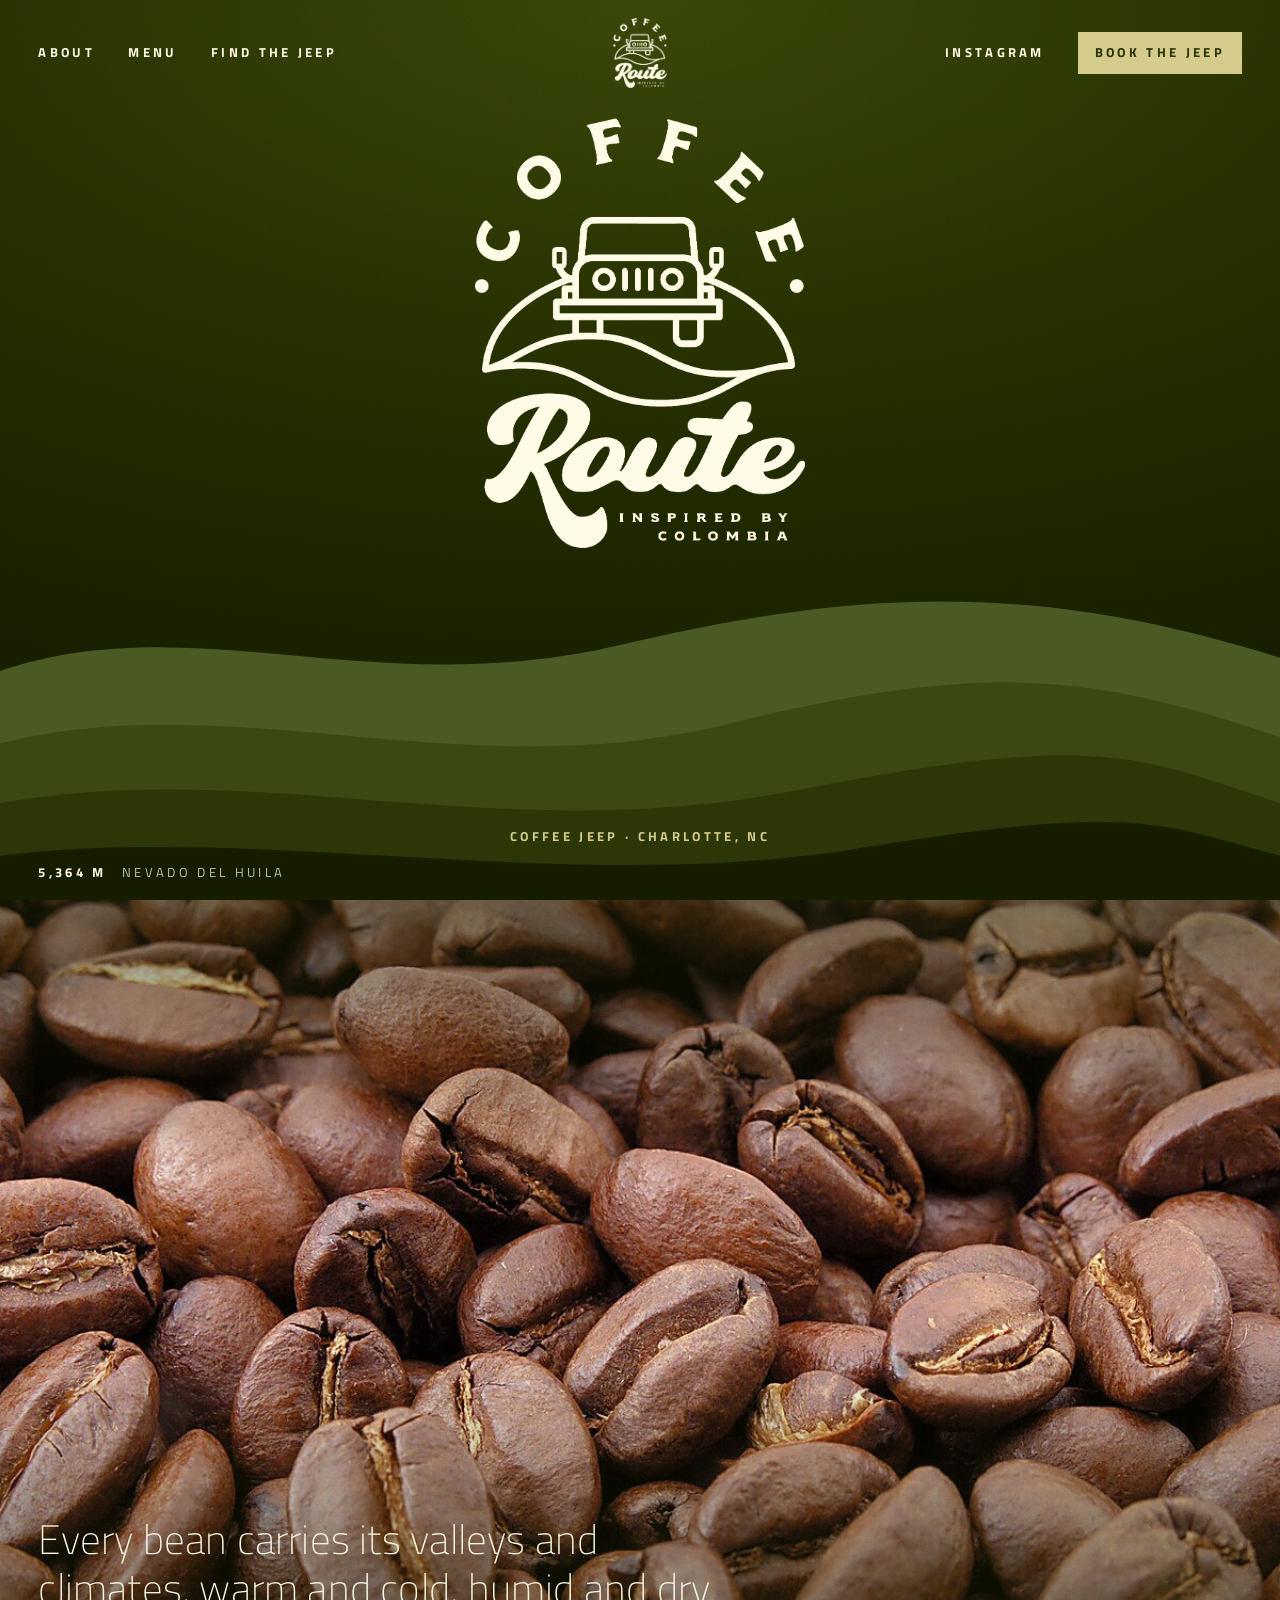
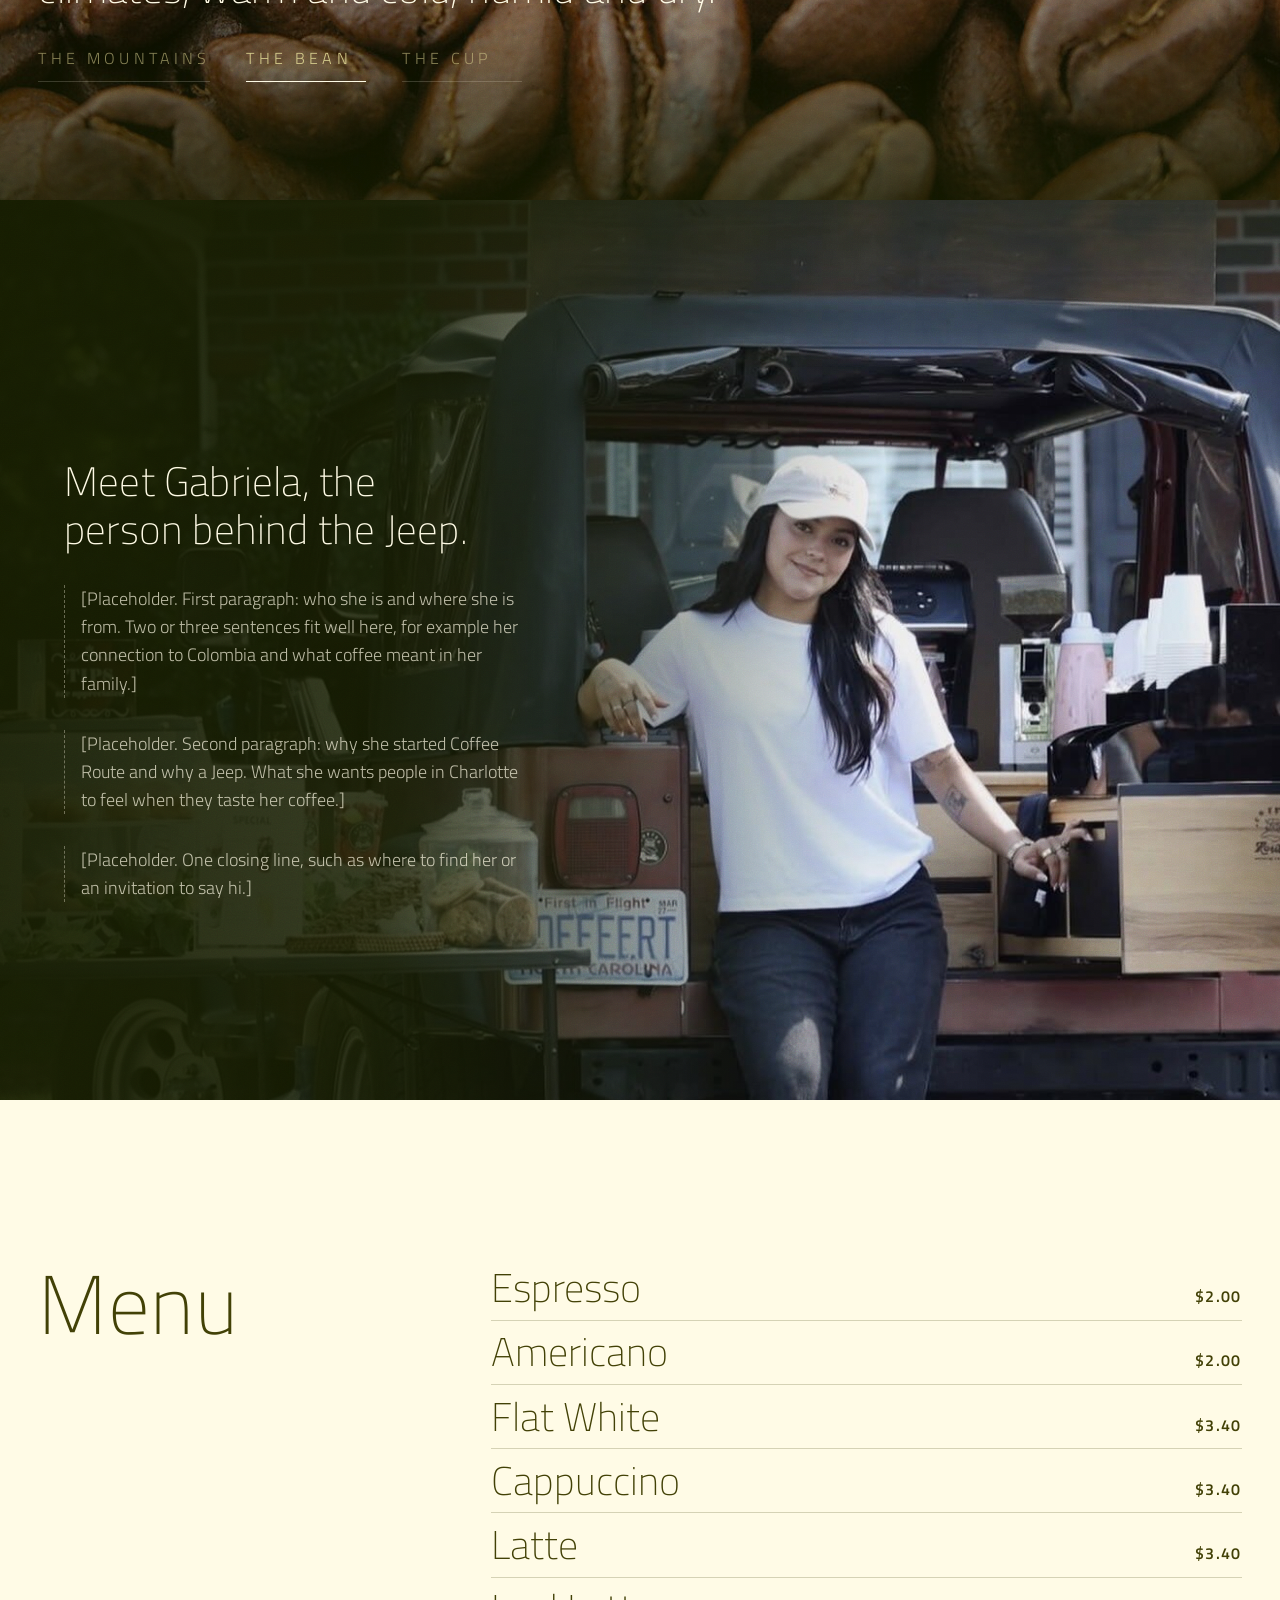
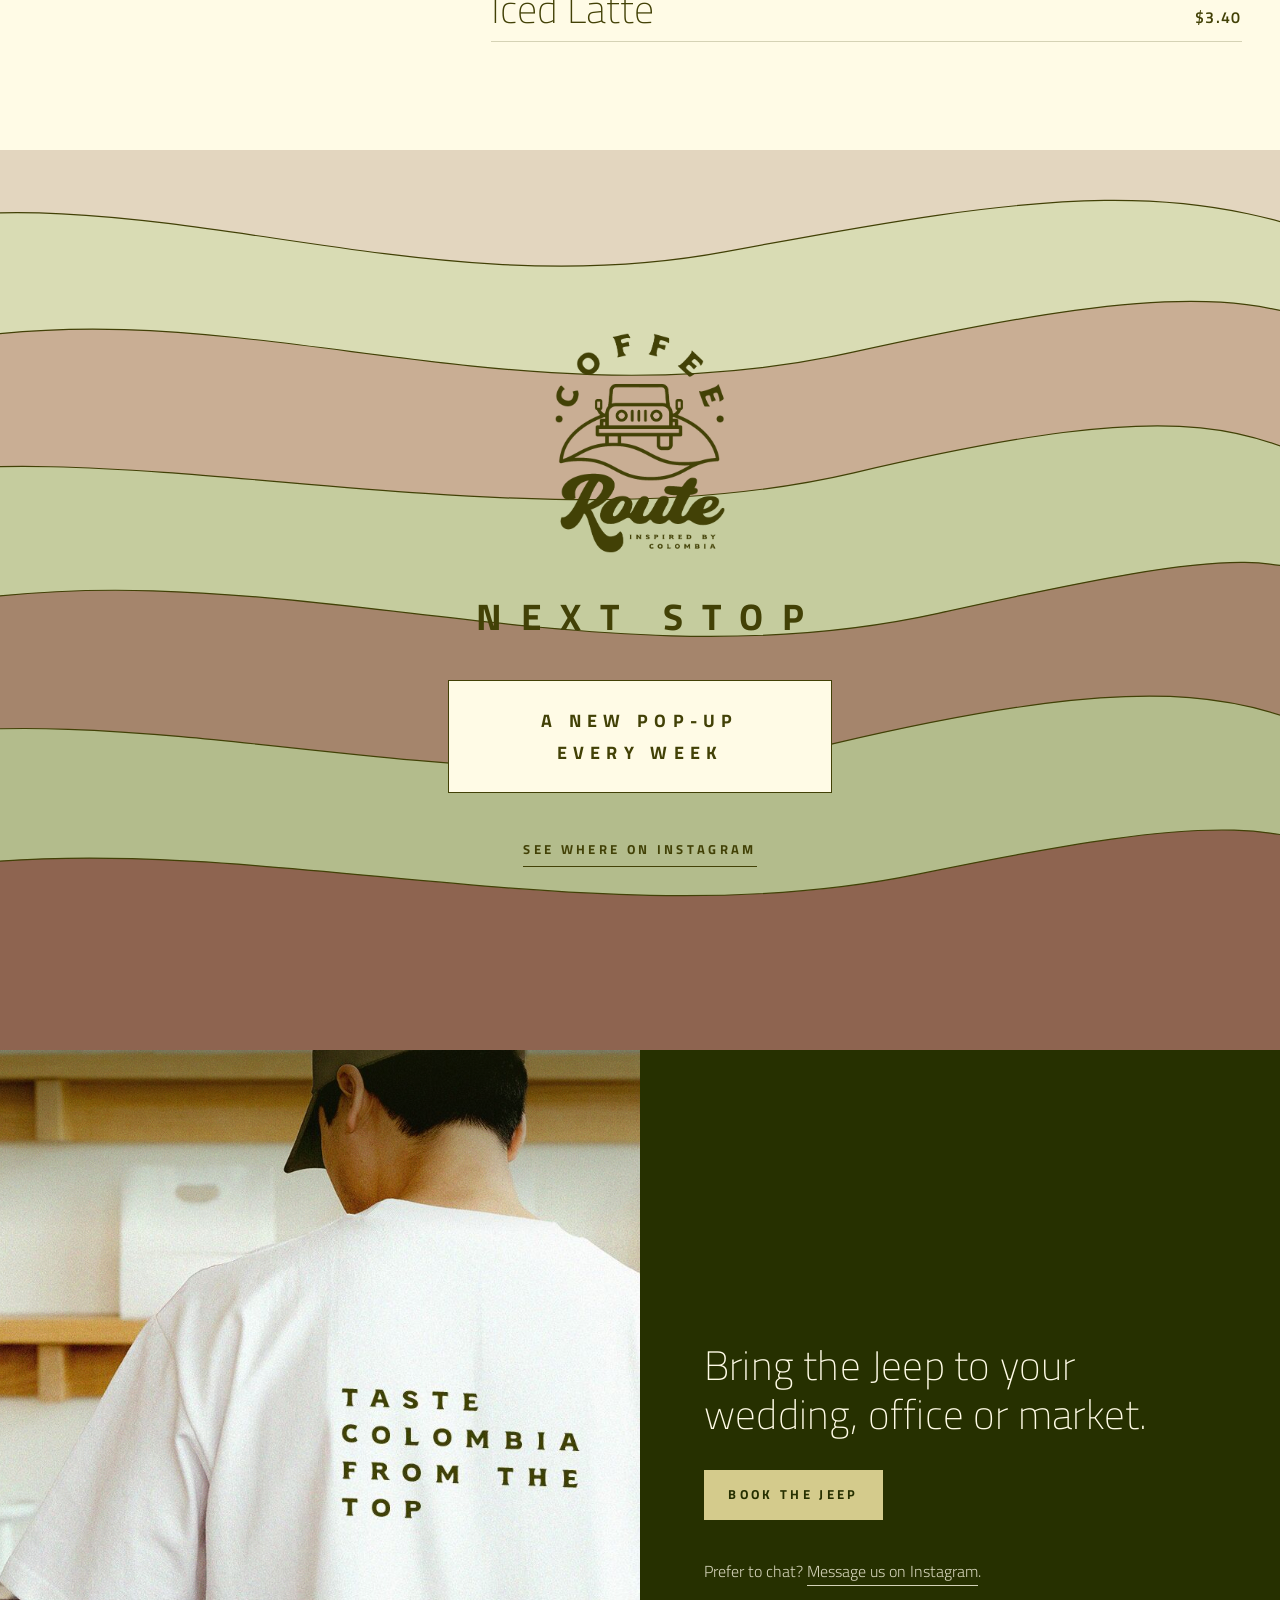
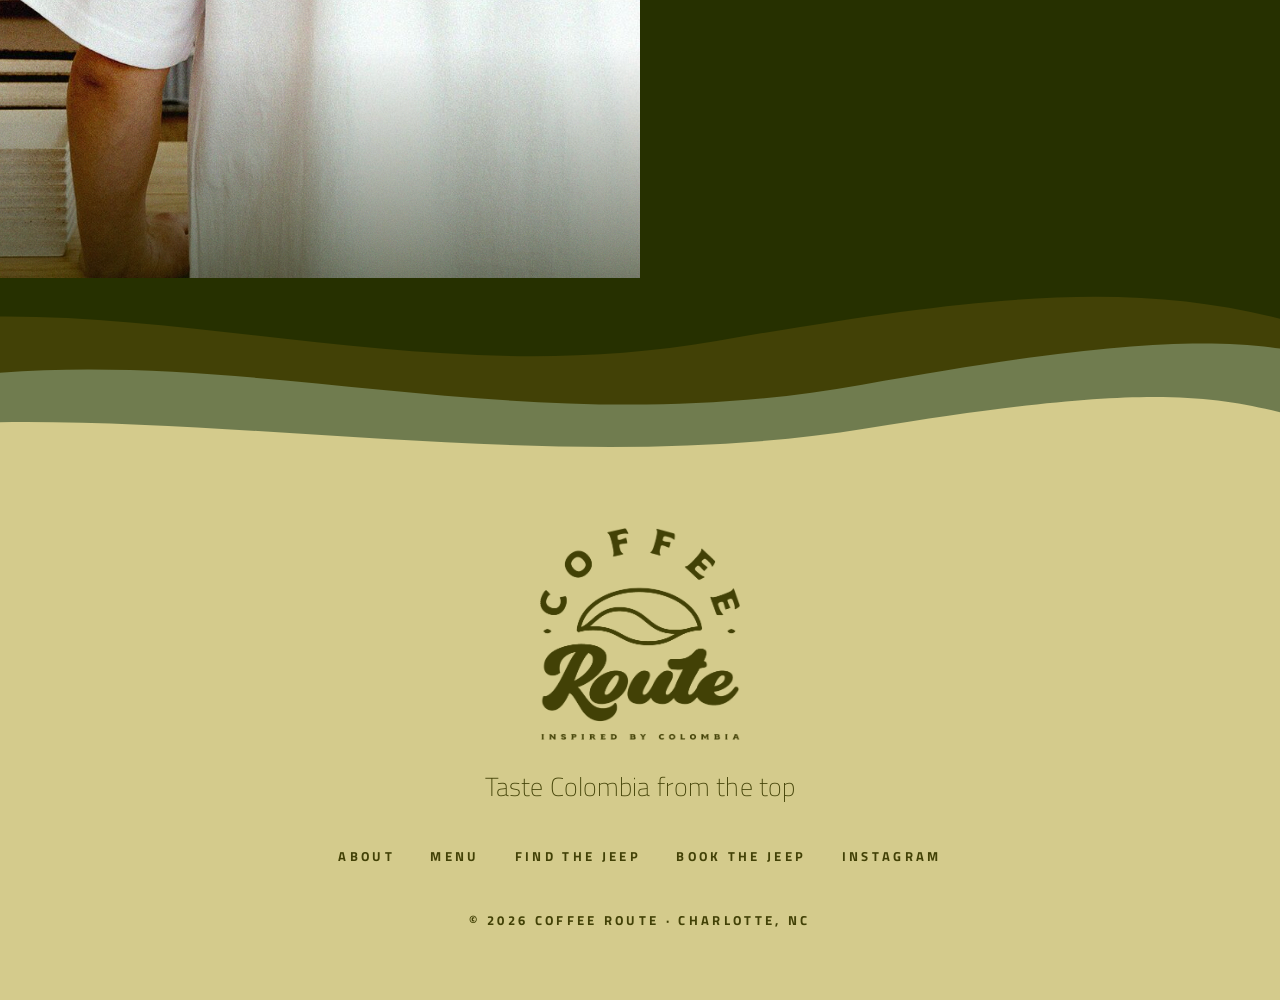
==== commit 68c858ce: "First screen: Jeep logo that rises over the hills The first screen now uses the Jeep version of the " ====
--- a/index.html
+++ b/index.html
@@ -31,7 +31,7 @@
 
 <!-- 1. HERO -->
 <section class="hero grain">
-  <h1><img class="logo" src="assets/logo-cream.png" alt="Coffee Route. Inspired by Colombia."></h1>
+  <h1><img class="logo" id="hero-logo" src="assets/logo-jeep-cream.png" alt="Coffee Route. Inspired by Colombia."></h1>
   <div class="ridges" aria-hidden="true">
     <svg data-speed=".10" viewBox="0 0 1440 600" preserveAspectRatio="none"><path d="M0 250 C 220 150, 420 300, 700 210 S 1180 120, 1440 230 V600 H0Z" fill="#4a5a22"/></svg>
     <svg data-speed=".18" viewBox="0 0 1440 600" preserveAspectRatio="none"><path d="M0 360 C 260 270, 520 430, 820 330 S 1240 260, 1440 350 V600 H0Z" fill="#3b4812"/></svg>
@@ -142,6 +142,7 @@
   const nav = document.getElementById('nav');
   const ridges = [...document.querySelectorAll('.ridges svg')];
   const stop = document.getElementById('find'), waves = [...stop.querySelectorAll('.waves path')];
+  const heroLogo = document.getElementById('hero-logo');
   const still = matchMedia('(prefers-reduced-motion: reduce)').matches;
   const altEl = document.querySelector('.alt');
   const toneAt = y => [...document.querySelectorAll('[data-tone="light"]')].some(el => { const r = el.getBoundingClientRect(); return r.top <= y && r.bottom > y; });
@@ -167,6 +168,8 @@
         waves.forEach((w, i) => w.setAttribute('transform', `translate(${(t * (i % 2 ? -1 : 1) * 70).toFixed(1)} ${(t * (30 + i * 34)).toFixed(1)})`));
       }
     }
+    // ...and sinks back behind the hills as you scroll away
+    if (!still && scrollY < innerHeight * 1.2) heroLogo.style.transform = `translate(-50%, calc(-50% + ${(scrollY * .55).toFixed(1)}px))`;
     if (!still && scrollY < innerHeight * 1.2)
       ridges.forEach(r => r.style.transform = `translateY(${scrollY * parseFloat(r.dataset.speed)}px)`);
   }
--- a/styles.css
+++ b/styles.css
@@ -58,7 +58,12 @@
 .hero{position:relative;height:100svh;min-height:560px;overflow:hidden;color:var(--cream);
   background:radial-gradient(120% 80% at 50% 0%, #37440a 0%, var(--forest) 45%, var(--night) 100%)}
 .hero .what{position:absolute;left:0;right:0;bottom:6vh;z-index:6;text-align:center;color:var(--sand);padding:0 var(--pad)}
-.hero .logo{position:absolute;left:50%;top:37%;width:min(60vw,44svh,400px);transform:translate(-50%,-50%);z-index:2}
+.hero .logo{position:absolute;left:50%;top:37%;width:min(60vw,37svh,340px);transform:translate(-50%,-50%);z-index:2}
+/* The Jeep comes over the hill: the logo starts hidden behind the ridges and rises into place */
+@media (prefers-reduced-motion:no-preference){
+  .hero .logo{animation:overhill 1.7s cubic-bezier(.2,.75,.2,1) .15s both}
+  @keyframes overhill{from{translate:0 72svh}to{translate:0 0}}
+}
 .ridges{position:absolute;inset:0;z-index:4;pointer-events:none}
 .ridges svg{position:absolute;left:0;bottom:-2px;width:100%;height:44%;will-change:transform}
 
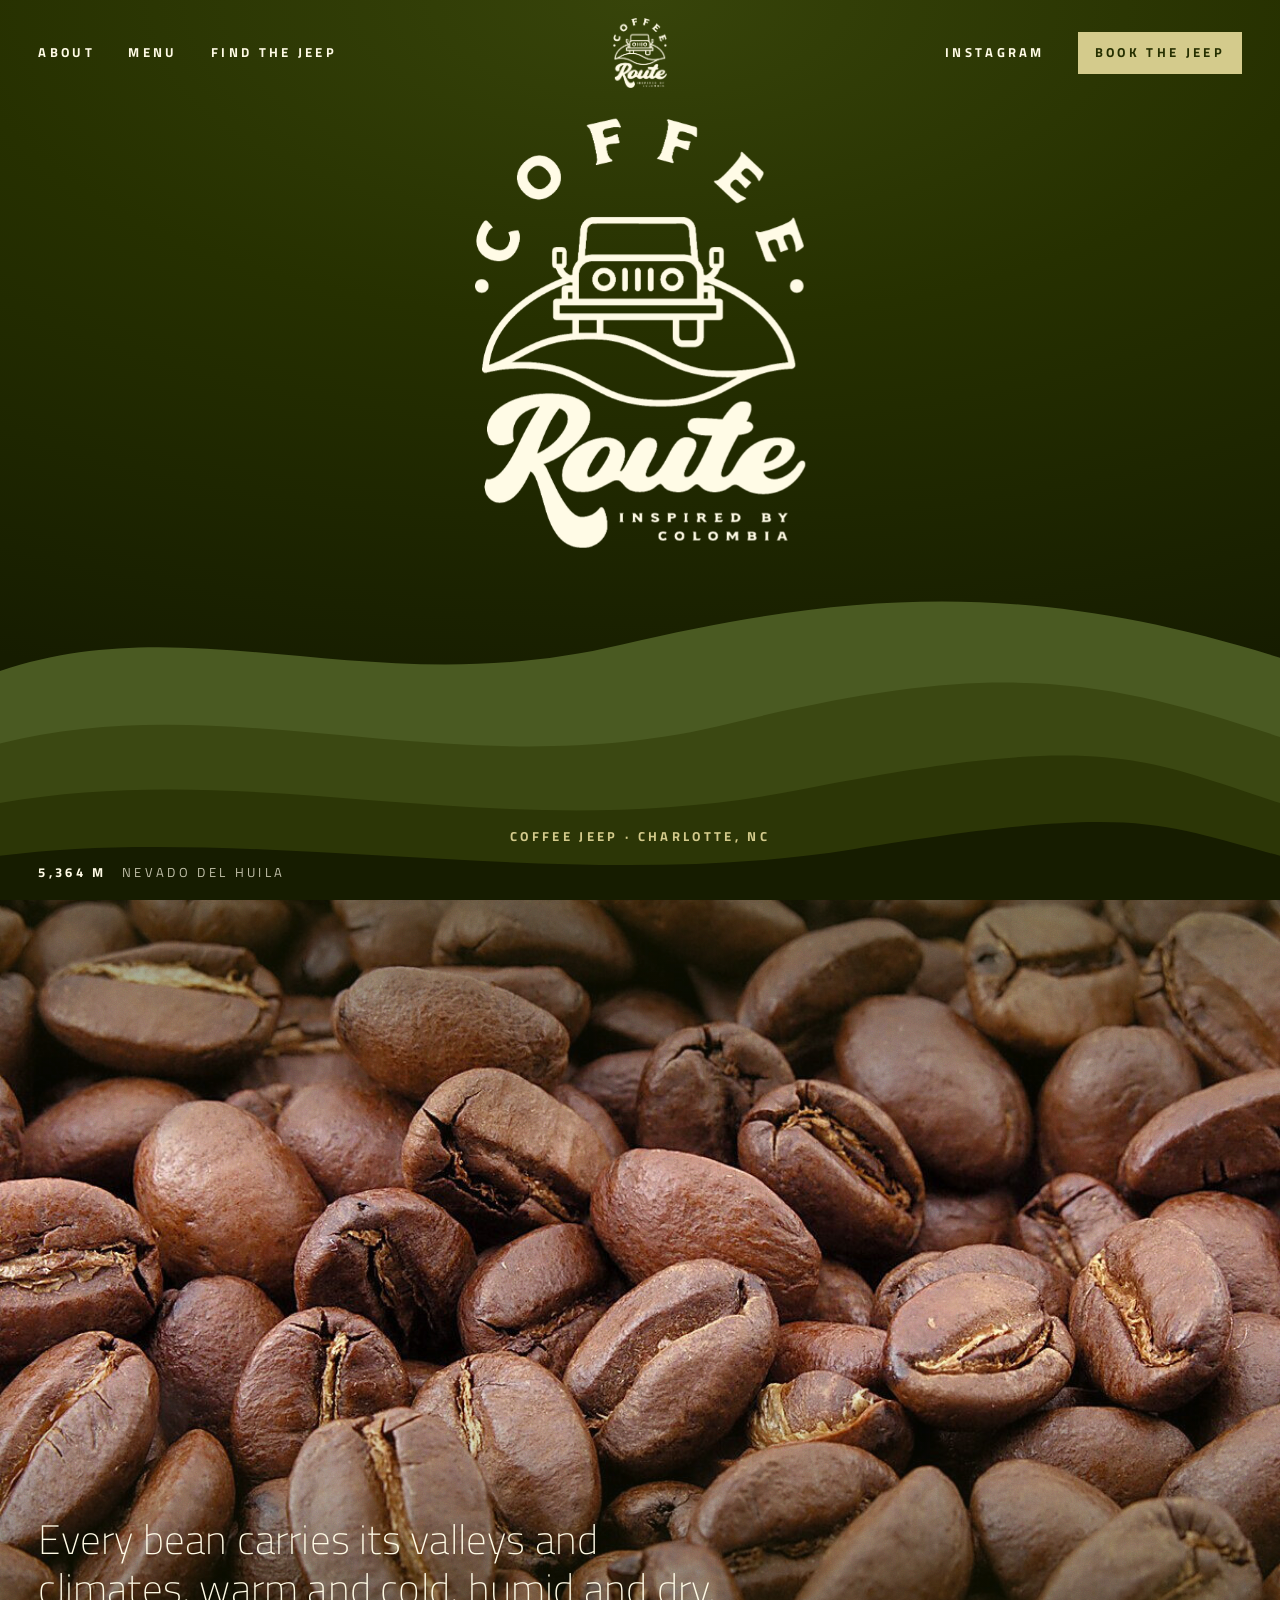
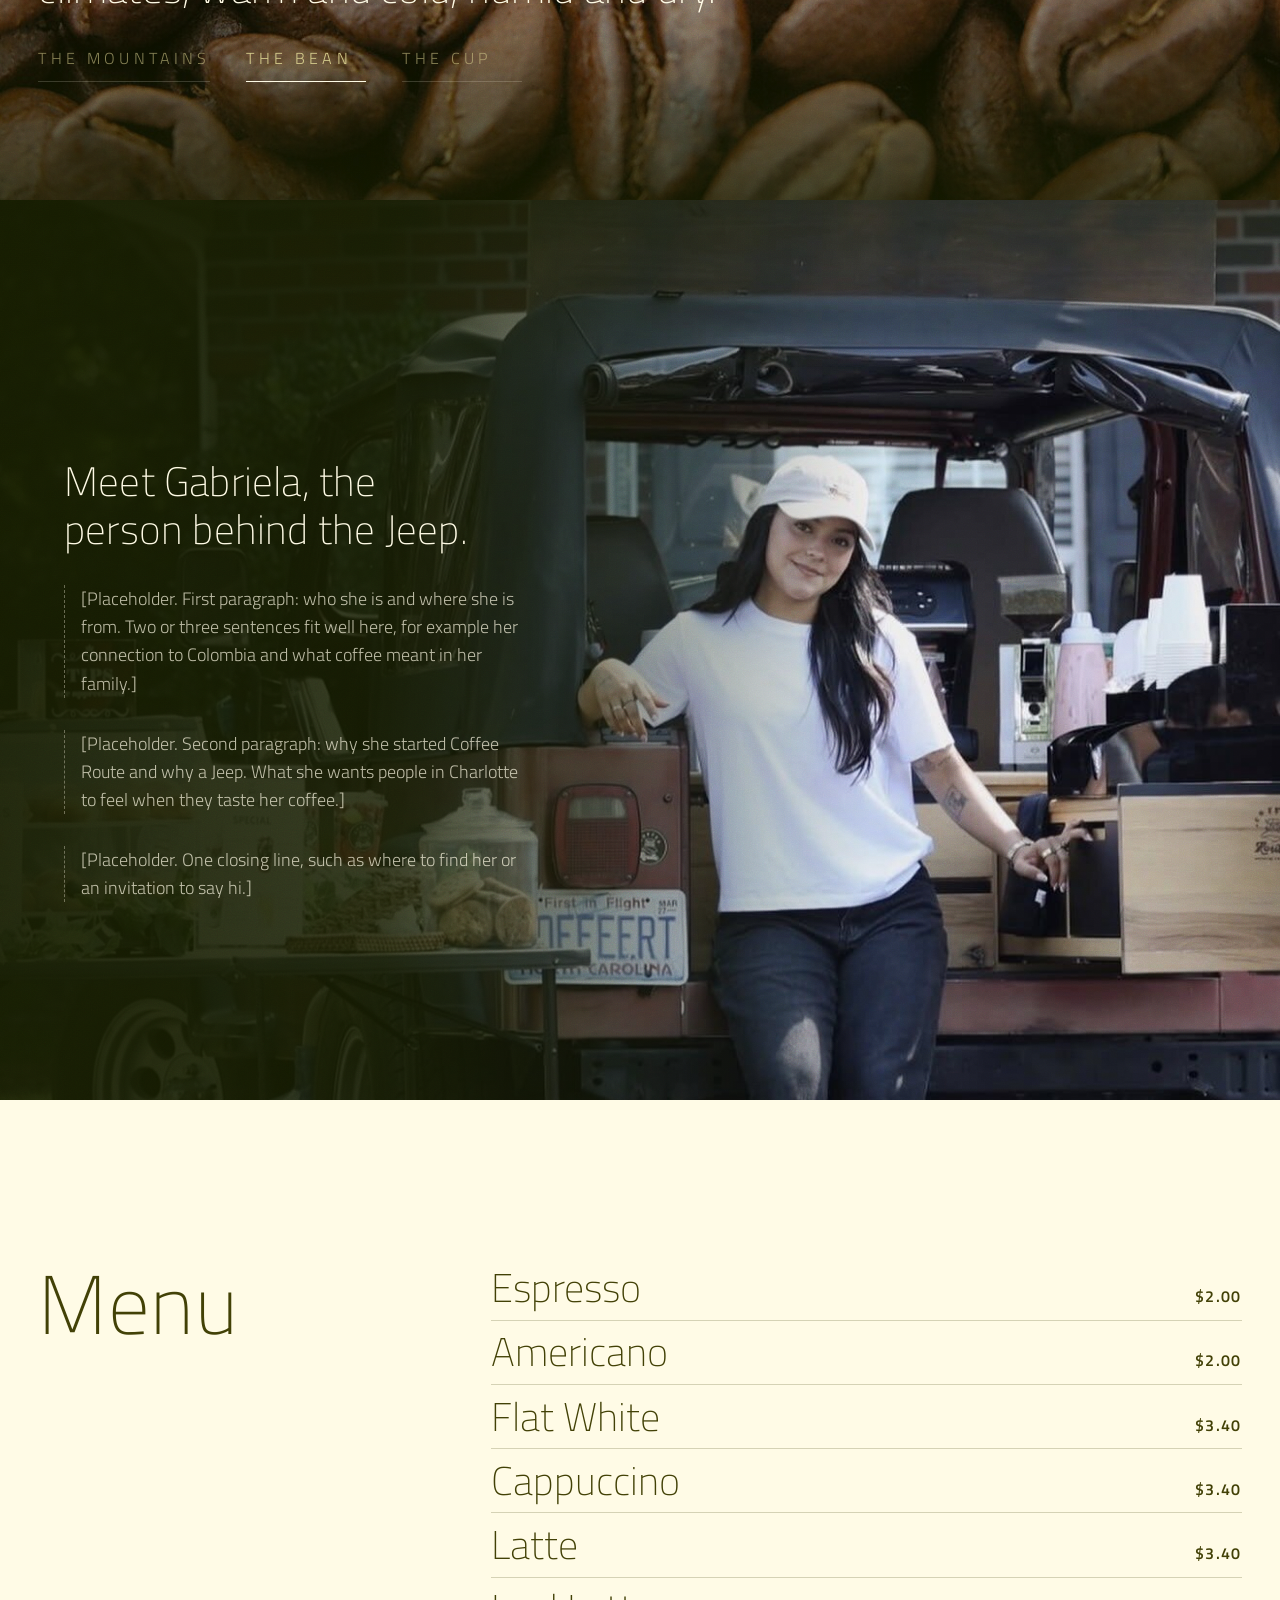
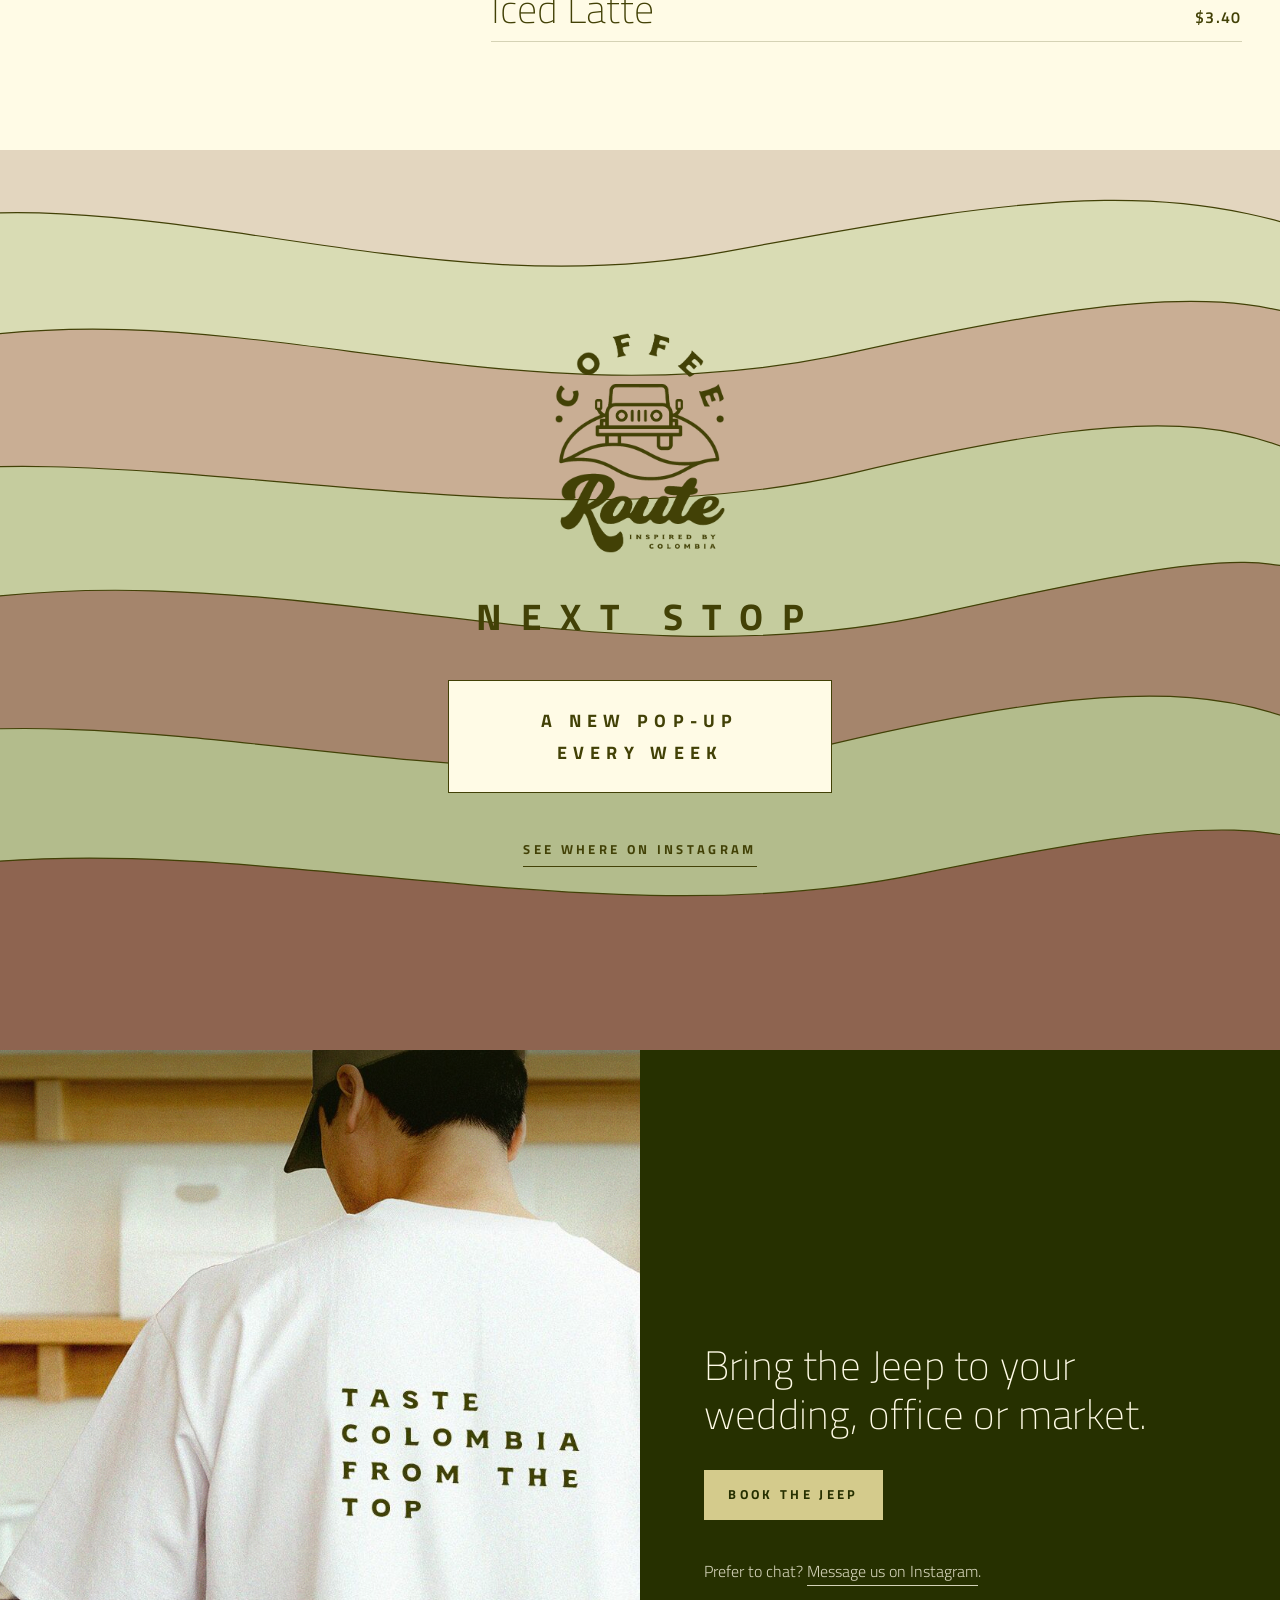
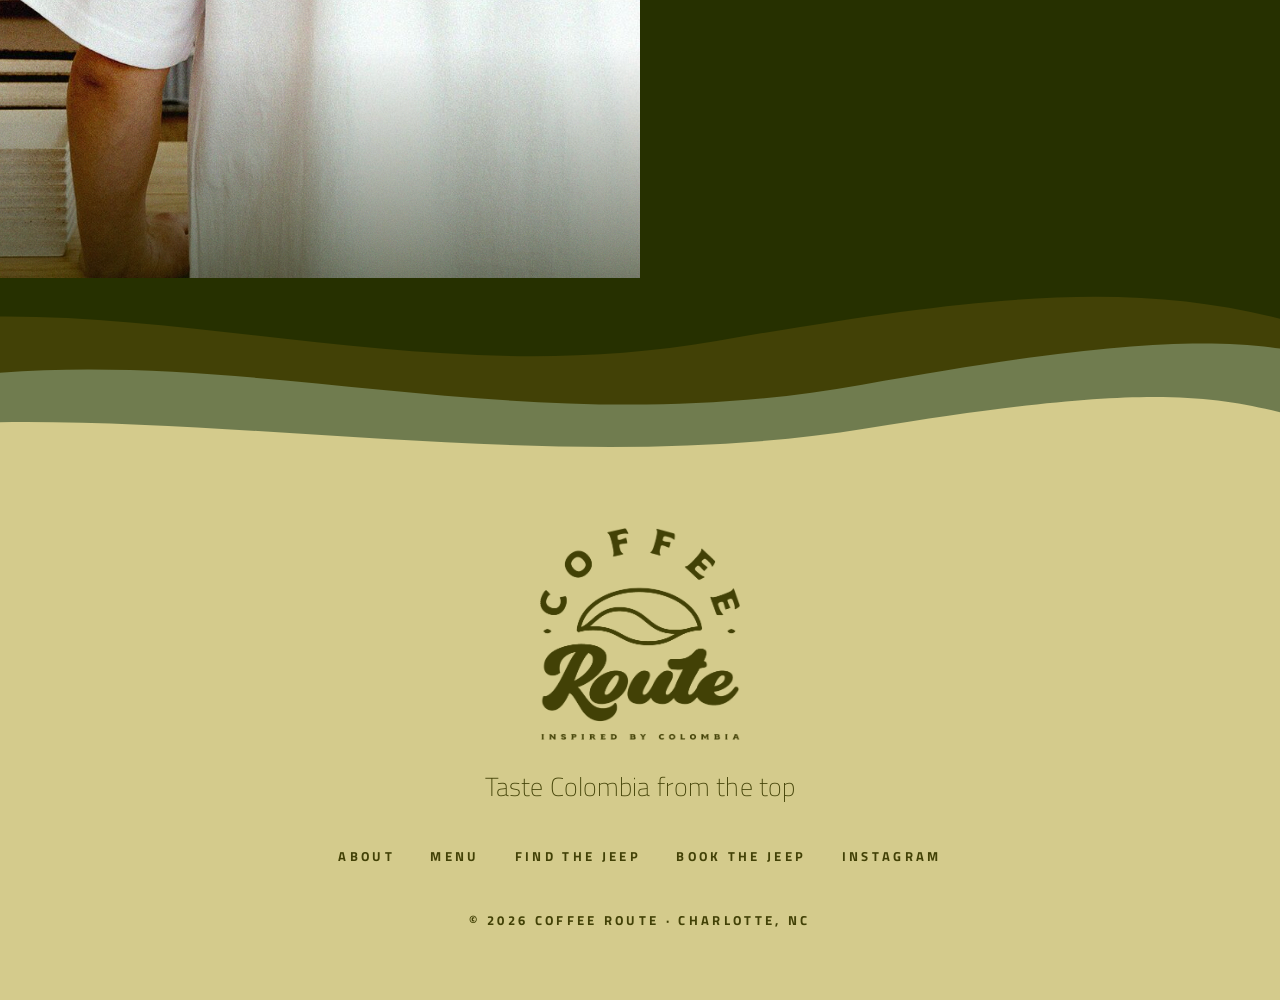
==== commit 4a67f17d: "Smooth the first-screen logo animation on phones The rise and the scroll motion now use only transfo" ====
--- a/index.html
+++ b/index.html
@@ -30,8 +30,8 @@
 <main id="top">
 
 <!-- 1. HERO -->
-<section class="hero grain">
-  <h1><img class="logo" id="hero-logo" src="assets/logo-jeep-cream.png" alt="Coffee Route. Inspired by Colombia."></h1>
+<section class="hero">
+  <h1 class="logo-wrap"><img class="logo" src="assets/logo-jeep-cream.png" alt="Coffee Route. Inspired by Colombia." width="935" height="1212"></h1>
   <div class="ridges" aria-hidden="true">
     <svg data-speed=".10" viewBox="0 0 1440 600" preserveAspectRatio="none"><path d="M0 250 C 220 150, 420 300, 700 210 S 1180 120, 1440 230 V600 H0Z" fill="#4a5a22"/></svg>
     <svg data-speed=".18" viewBox="0 0 1440 600" preserveAspectRatio="none"><path d="M0 360 C 260 270, 520 430, 820 330 S 1240 260, 1440 350 V600 H0Z" fill="#3b4812"/></svg>
@@ -142,7 +142,10 @@
   const nav = document.getElementById('nav');
   const ridges = [...document.querySelectorAll('.ridges svg')];
   const stop = document.getElementById('find'), waves = [...stop.querySelectorAll('.waves path')];
-  const heroLogo = document.getElementById('hero-logo');
+  // The first screen's scroll motion runs in CSS where the browser supports it (smooth on phones).
+  // This script only moves the hills on mouse devices that lack that support.
+  const cssScroll = CSS.supports('animation-timeline: scroll()');
+  const mouse = matchMedia('(hover: hover) and (pointer: fine)').matches;
   const still = matchMedia('(prefers-reduced-motion: reduce)').matches;
   const altEl = document.querySelector('.alt');
   const toneAt = y => [...document.querySelectorAll('[data-tone="light"]')].some(el => { const r = el.getBoundingClientRect(); return r.top <= y && r.bottom > y; });
@@ -168,9 +171,7 @@
         waves.forEach((w, i) => w.setAttribute('transform', `translate(${(t * (i % 2 ? -1 : 1) * 70).toFixed(1)} ${(t * (30 + i * 34)).toFixed(1)})`));
       }
     }
-    // ...and sinks back behind the hills as you scroll away
-    if (!still && scrollY < innerHeight * 1.2) heroLogo.style.transform = `translate(-50%, calc(-50% + ${(scrollY * .55).toFixed(1)}px))`;
-    if (!still && scrollY < innerHeight * 1.2)
+    if (!still && !cssScroll && mouse && scrollY < innerHeight * 1.2)
       ridges.forEach(r => r.style.transform = `translateY(${scrollY * parseFloat(r.dataset.speed)}px)`);
   }
   addEventListener('scroll', () => { if (!ticking) { ticking = true; requestAnimationFrame(frame); } }, {passive:true});
--- a/styles.css
+++ b/styles.css
@@ -28,6 +28,8 @@
 /* Warm film grain over photos (brand photo style: movement, not "HD") */
 .grain::after{content:"";position:absolute;inset:0;pointer-events:none;opacity:.2;mix-blend-mode:overlay;z-index:3;
   background-image:url("data:image/svg+xml,%3Csvg xmlns='http://www.w3.org/2000/svg' width='180' height='180'%3E%3Cfilter id='n'%3E%3CfeTurbulence type='fractalNoise' baseFrequency='.85' numOctaves='3' stitchTiles='stitch'/%3E%3C/filter%3E%3Crect width='100%25' height='100%25' filter='url(%23n)'/%3E%3C/svg%3E")}
+
+@media (pointer:coarse){ .grain::after{mix-blend-mode:normal;opacity:.05} }
 
 /* ---------- Fixed chrome: tiny nav, mark, altitude ---------- */
 .nav{position:fixed;inset:0 0 auto 0;z-index:40;display:grid;grid-template-columns:1fr auto 1fr;align-items:center;padding:18px var(--pad);color:var(--cream);transition:color .35s;pointer-events:none}
@@ -58,11 +60,21 @@
 .hero{position:relative;height:100svh;min-height:560px;overflow:hidden;color:var(--cream);
   background:radial-gradient(120% 80% at 50% 0%, #37440a 0%, var(--forest) 45%, var(--night) 100%)}
 .hero .what{position:absolute;left:0;right:0;bottom:6vh;z-index:6;text-align:center;color:var(--sand);padding:0 var(--pad)}
-.hero .logo{position:absolute;left:50%;top:37%;width:min(60vw,37svh,340px);transform:translate(-50%,-50%);z-index:2}
-/* The Jeep comes over the hill: the logo starts hidden behind the ridges and rises into place */
+.hero .logo-wrap{position:absolute;left:50%;top:37%;width:min(60vw,37svh,340px);transform:translate(-50%,-50%);z-index:2;margin:0}
+.hero .logo{display:block;width:100%;height:auto}
+/* The Jeep comes over the hill. Both motions use only "transform" with sizes relative to the logo itself,
+   so the phone's graphics chip can run them without the page having to re-lay-out. */
 @media (prefers-reduced-motion:no-preference){
-  .hero .logo{animation:overhill 1.7s cubic-bezier(.2,.75,.2,1) .15s both}
-  @keyframes overhill{from{translate:0 72svh}to{translate:0 0}}
+  .hero .logo-wrap{animation:overhill 1.6s cubic-bezier(.2,.75,.2,1) .15s both;will-change:transform}
+  @keyframes overhill{from{transform:translate(-50%,130%)}to{transform:translate(-50%,-50%)}}
+  /* On scroll the logo sinks back behind the hills and the hills drift, tied directly to the scroll position */
+  @supports (animation-timeline: scroll()){
+    .hero .logo{animation:sink linear both;animation-timeline:scroll(root);animation-range:0px 100vh}
+    @keyframes sink{to{transform:translateY(120%)}}
+    .ridges svg{animation:drift linear both;animation-timeline:scroll(root);animation-range:0px 100vh}
+    .ridges svg:nth-child(1){--d:10vh}.ridges svg:nth-child(2){--d:18vh}.ridges svg:nth-child(3){--d:28vh}.ridges svg:nth-child(4){--d:40vh}
+    @keyframes drift{to{transform:translateY(var(--d))}}
+  }
 }
 .ridges{position:absolute;inset:0;z-index:4;pointer-events:none}
 .ridges svg{position:absolute;left:0;bottom:-2px;width:100%;height:44%;will-change:transform}
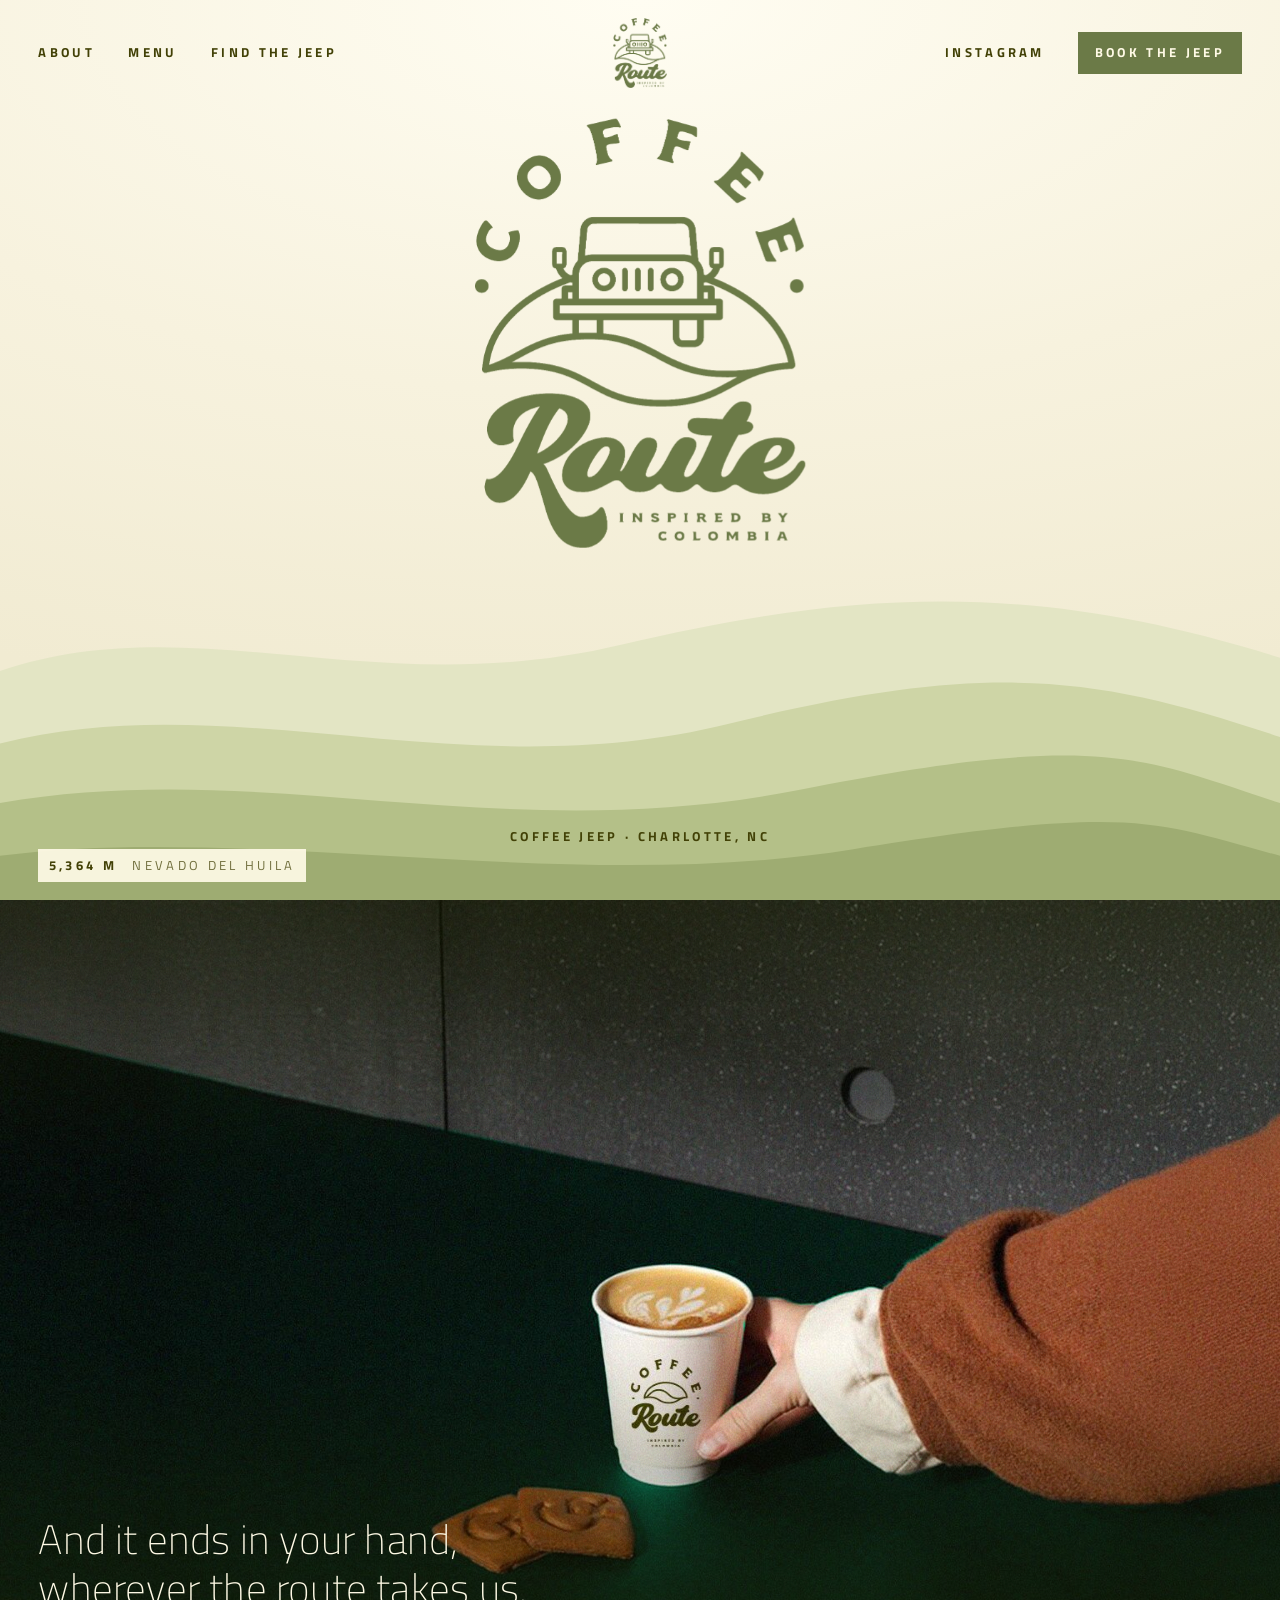
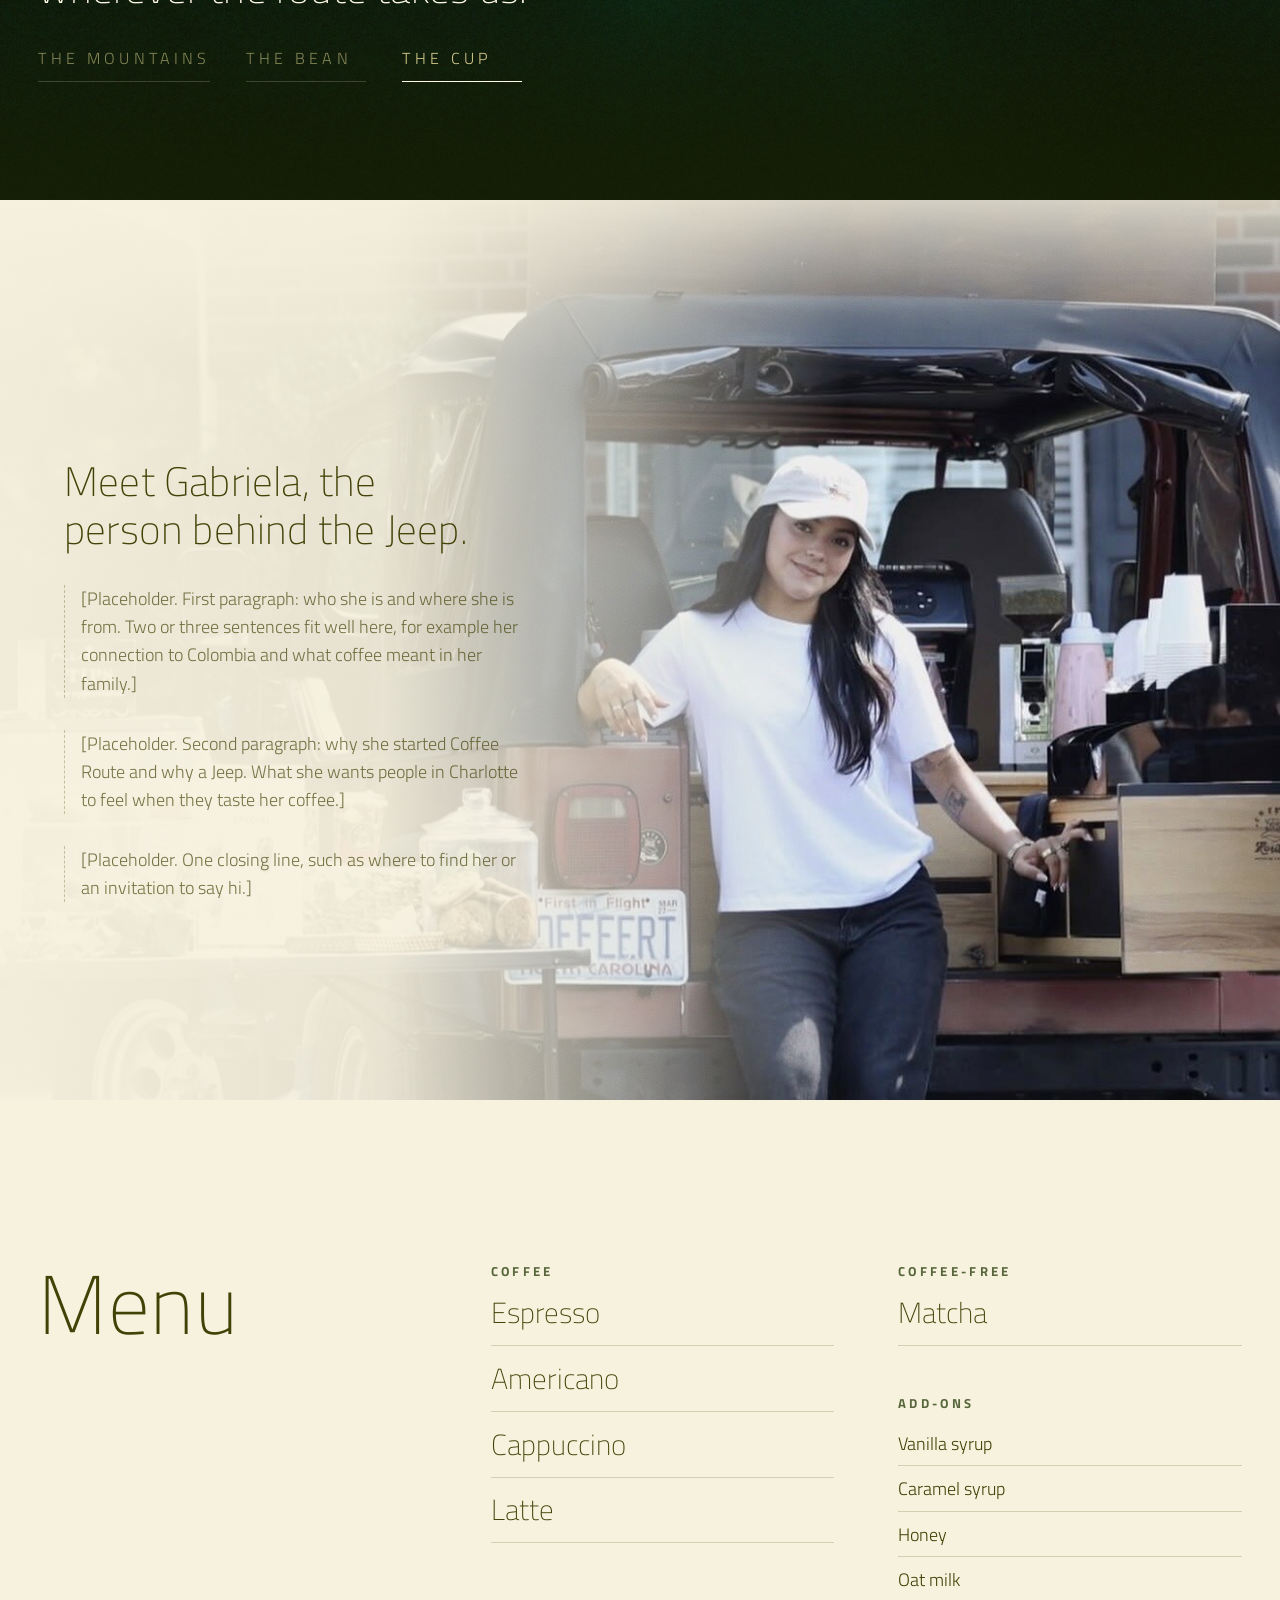
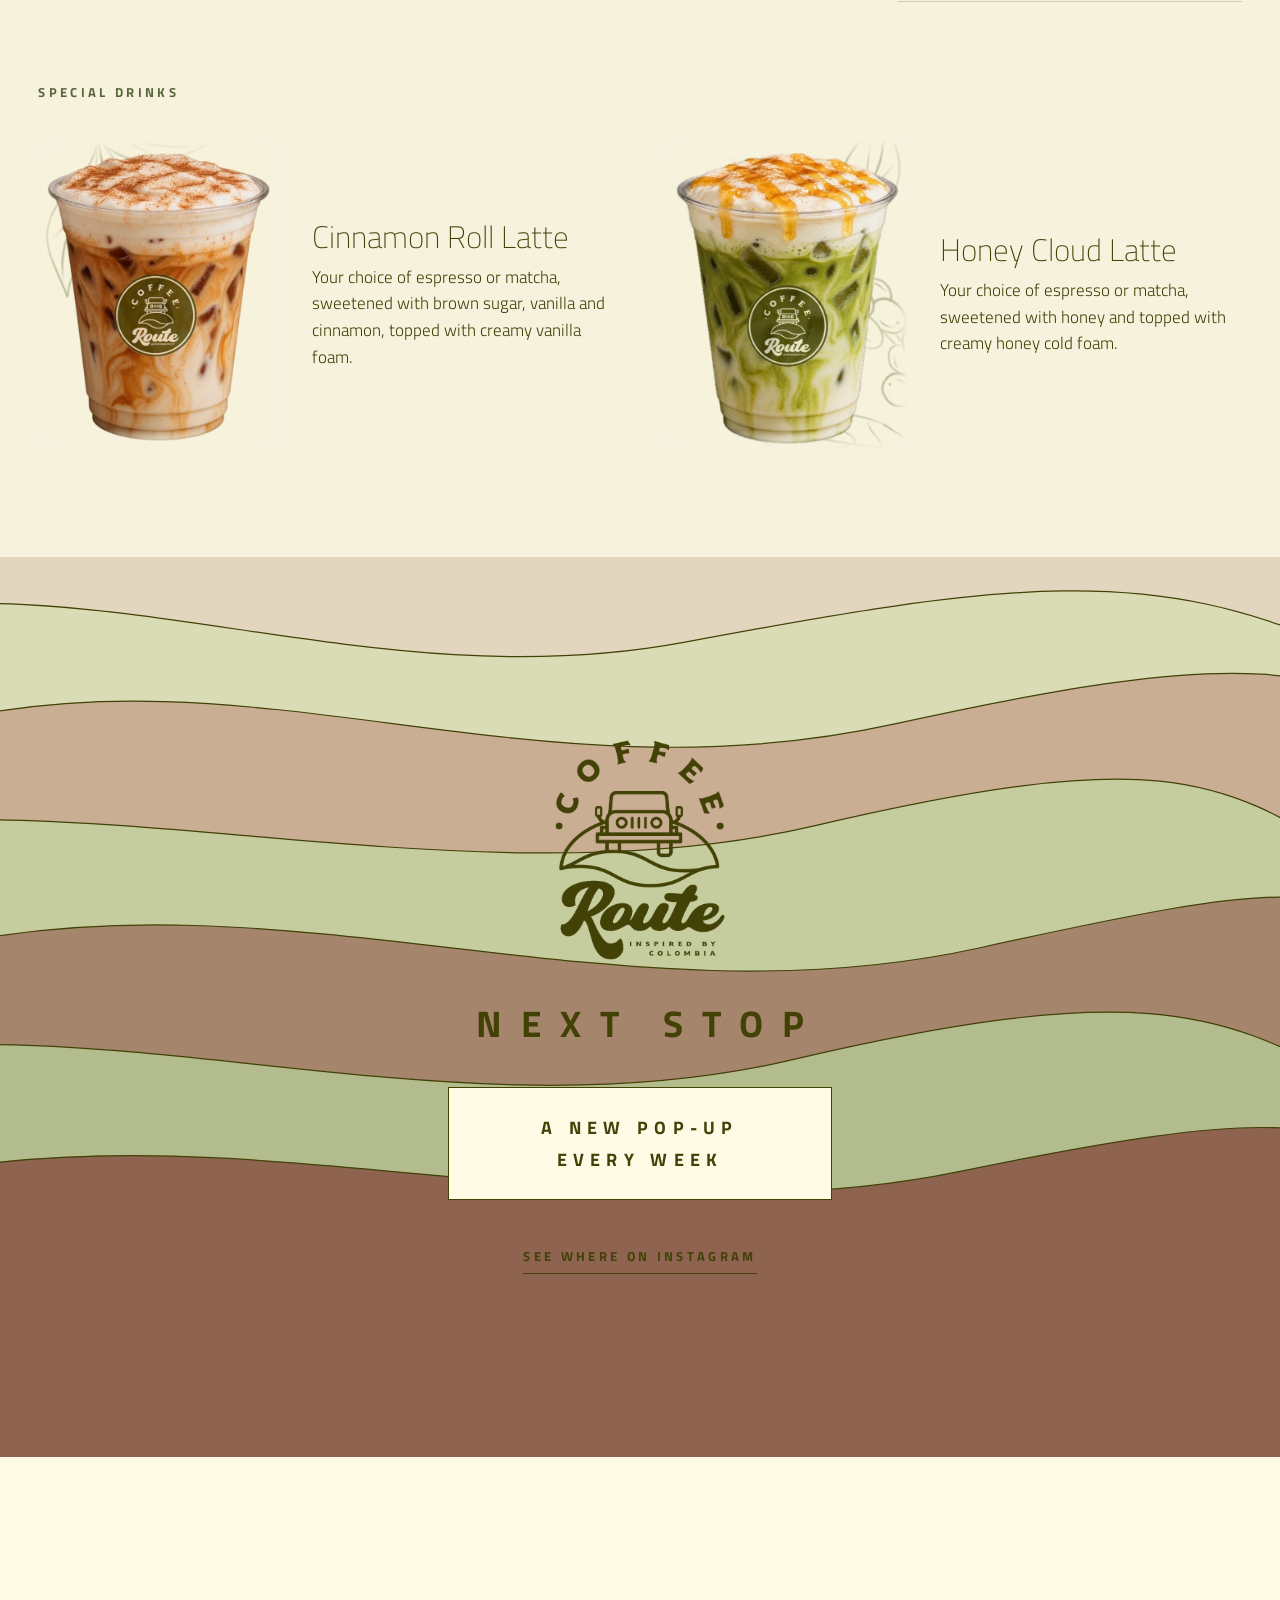
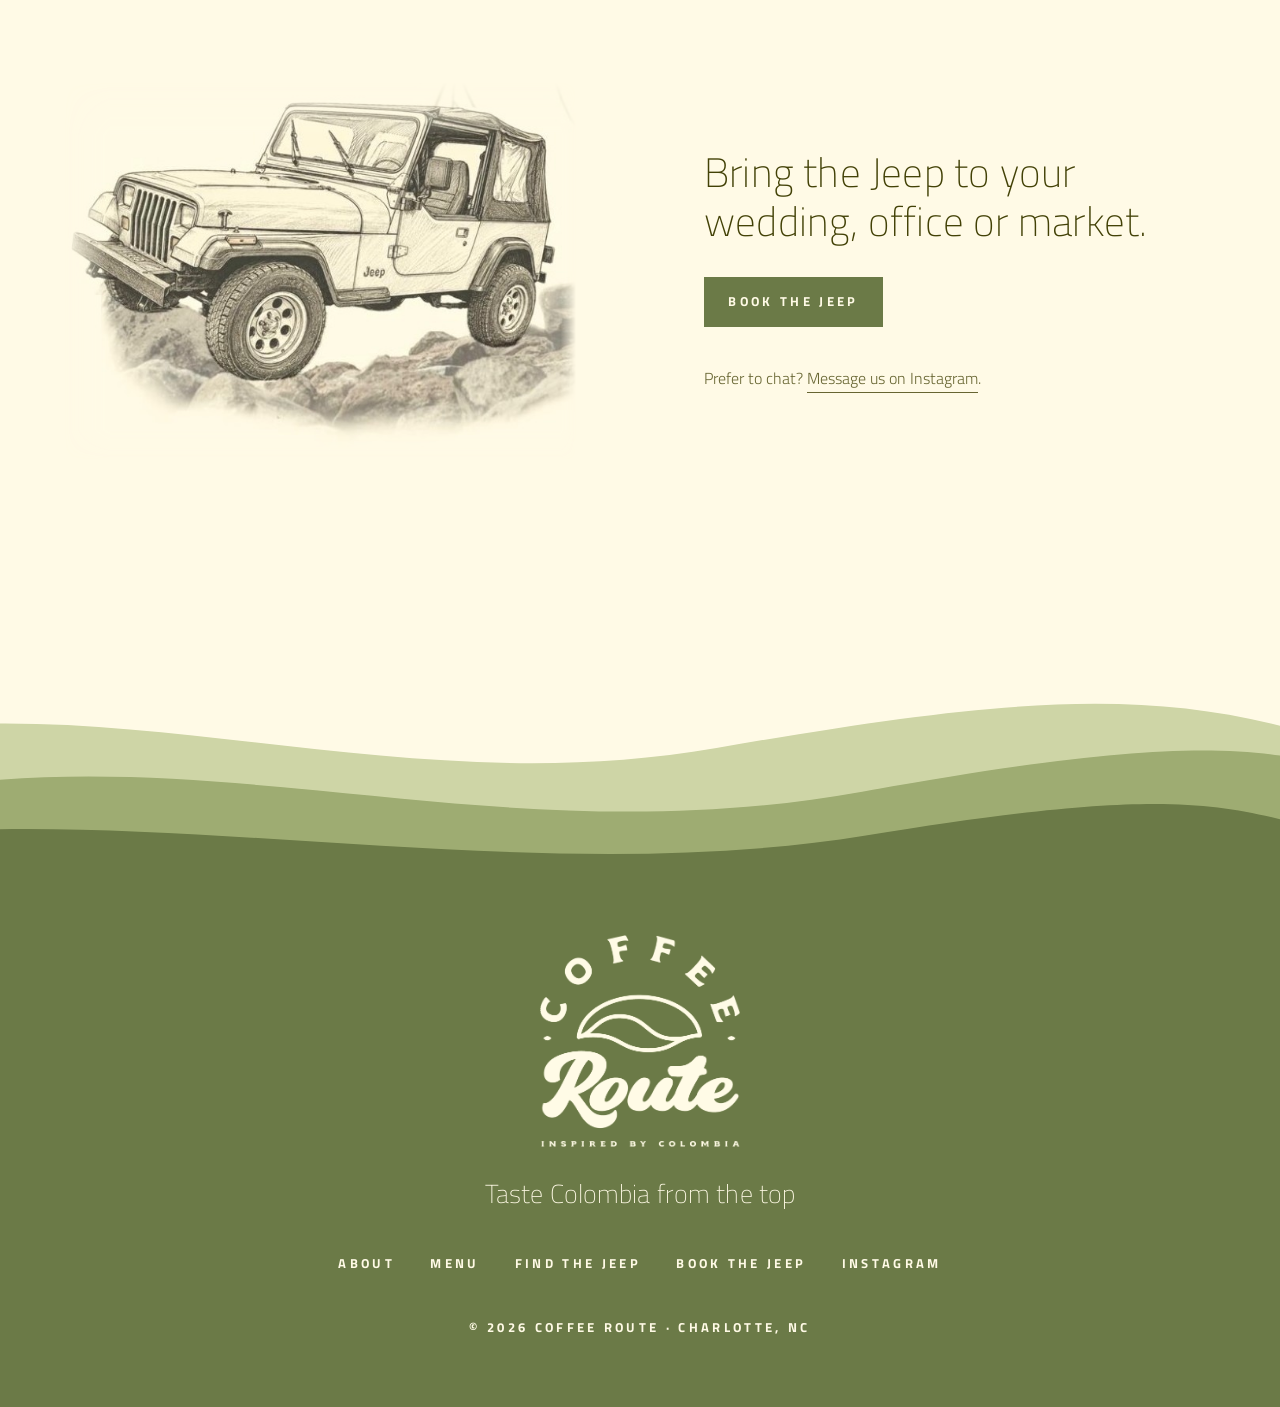
==== commit af7d39c7: "Client feedback: light palette, real menu without prices, Jeep drawing Switches the site to a beige " ====
--- a/index.html
+++ b/index.html
@@ -8,7 +8,7 @@
 <meta property="og:title" content="Coffee Route — Taste Colombia From The Top">
 <meta property="og:description" content="A Colombian coffee Jeep on the road in Charlotte, NC.">
 <meta property="og:image" content="assets/photo-007.jpg">
-<meta name="theme-color" content="#263000">
+<meta name="theme-color" content="#F7F2DE">
 <link rel="icon" type="image/png" href="assets/logo-jeep-olive.png">
 <link rel="preconnect" href="https://fonts.googleapis.com">
 <link rel="preconnect" href="https://fonts.gstatic.com" crossorigin>
@@ -20,8 +20,8 @@
 <!-- Tiny fixed nav -->
 <header class="nav" id="nav">
   <div class="l"><a class="label" href="#about">About</a><a class="label" href="#menu">Menu</a><a class="label" href="#find">Find<span class="wide"> the Jeep</span></a></div>
-  <a class="mark" href="#top" aria-label="Coffee Route, back to top"><img class="c" src="assets/logo-jeep-cream.png" alt=""><img class="o" src="assets/logo-jeep-olive.png" alt=""></a>
-  <div class="r"><a class="label ig-top" href="https://www.instagram.com/coffeerouteclt/" target="_blank" rel="noopener">Instagram</a><a class="label cta" href="book.html">Book<span class="wide"> the Jeep</span></a></div>
+  <a class="mark" href="#top" aria-label="Coffee Route, back to top"><img class="c" src="assets/logo-jeep-cream.png" alt=""><img class="o" src="assets/logo-jeep-green.png" alt=""></a>
+  <div class="r"><a class="label ig-top" href="https://www.instagram.com/coffeerouteclt/" target="_blank" rel="noopener" aria-label="Instagram"><svg class="ico" viewBox="0 0 24 24" fill="none" stroke="currentColor" stroke-width="1.8" aria-hidden="true"><rect x="3" y="3" width="18" height="18" rx="5"/><circle cx="12" cy="12" r="4.2"/><circle cx="17.3" cy="6.7" r="1" fill="currentColor" stroke="none"/></svg><span class="wide">Instagram</span></a><a class="label cta" href="book.html">Book<span class="wide"> the Jeep</span></a></div>
 </header>
 
 <!-- Altitude reading: falls from the peak to Charlotte as you scroll -->
@@ -30,13 +30,13 @@
 <main id="top">
 
 <!-- 1. HERO -->
-<section class="hero">
-  <h1 class="logo-wrap"><img class="logo" src="assets/logo-jeep-cream.png" alt="Coffee Route. Inspired by Colombia." width="935" height="1212"></h1>
+<section class="hero" data-tone="light">
+  <h1 class="logo-wrap"><img class="logo" src="assets/logo-jeep-green.png" alt="Coffee Route. Inspired by Colombia." width="935" height="1212"></h1>
   <div class="ridges" aria-hidden="true">
-    <svg data-speed=".10" viewBox="0 0 1440 600" preserveAspectRatio="none"><path d="M0 250 C 220 150, 420 300, 700 210 S 1180 120, 1440 230 V600 H0Z" fill="#4a5a22"/></svg>
-    <svg data-speed=".18" viewBox="0 0 1440 600" preserveAspectRatio="none"><path d="M0 360 C 260 270, 520 430, 820 330 S 1240 260, 1440 350 V600 H0Z" fill="#3b4812"/></svg>
-    <svg data-speed=".28" viewBox="0 0 1440 600" preserveAspectRatio="none"><path d="M0 450 C 300 380, 560 520, 900 430 S 1280 380, 1440 450 V600 H0Z" fill="#2c3606"/></svg>
-    <svg data-speed=".40" viewBox="0 0 1440 600" preserveAspectRatio="none"><path d="M0 530 C 280 480, 640 590, 960 520 S 1300 480, 1440 530 V600 H0Z" fill="#161c00"/></svg>
+    <svg data-speed=".10" viewBox="0 0 1440 600" preserveAspectRatio="none"><path d="M0 250 C 220 150, 420 300, 700 210 S 1180 120, 1440 230 V600 H0Z" fill="#E3E5C4"/></svg>
+    <svg data-speed=".18" viewBox="0 0 1440 600" preserveAspectRatio="none"><path d="M0 360 C 260 270, 520 430, 820 330 S 1240 260, 1440 350 V600 H0Z" fill="#CED5A6"/></svg>
+    <svg data-speed=".28" viewBox="0 0 1440 600" preserveAspectRatio="none"><path d="M0 450 C 300 380, 560 520, 900 430 S 1280 380, 1440 450 V600 H0Z" fill="#B4C088"/></svg>
+    <svg data-speed=".40" viewBox="0 0 1440 600" preserveAspectRatio="none"><path d="M0 530 C 280 480, 640 590, 960 520 S 1300 480, 1440 530 V600 H0Z" fill="#9EAC72"/></svg>
   </div>
   <p class="what label">Coffee Jeep · Charlotte, NC</p>
 </section>
@@ -58,7 +58,7 @@
 
 <!-- ABOUT -->
 <!-- TODO: replace the placeholder text (class "todo") with her real story. -->
-<section class="events about" id="about">
+<section class="events about" id="about" data-tone="light">
   <div class="pic grain"><img src="assets/photo-owner.jpg" alt="Gabriela, the owner of Coffee Route, leaning on the back of the coffee Jeep, with the espresso bar behind her" loading="lazy"></div>
   <div class="txt">
     <p class="line">Meet Gabriela, the person behind the Jeep.</p>
@@ -69,17 +69,36 @@
 </section>
 
 <!-- 4. MENU -->
-<!-- TODO: confirm items and prices. These come from the A-frame sign mockup in the brand manual. -->
+<!-- Items come from the owner's own menu. She asked for no prices on the site. -->
 <section class="menu" id="menu" data-tone="light">
   <div class="head"><h2 class="line">Menu</h2></div>
-  <ul>
-    <li><span>Espresso</span><span>$2.00</span></li>
-    <li><span>Americano</span><span>$2.00</span></li>
-    <li><span>Flat White</span><span>$3.40</span></li>
-    <li><span>Cappuccino</span><span>$3.40</span></li>
-    <li><span>Latte</span><span>$3.40</span></li>
-    <li><span>Iced Latte</span><span>$3.40</span></li>
-  </ul>
+  <div class="lists">
+    <div class="group">
+      <h3 class="label">Coffee</h3>
+      <ul><li>Espresso</li><li>Americano</li><li>Cappuccino</li><li>Latte</li></ul>
+    </div>
+    <div class="col">
+      <div class="group">
+        <h3 class="label">Coffee-free</h3>
+        <ul><li>Matcha</li></ul>
+      </div>
+      <div class="group small">
+        <h3 class="label">Add-ons</h3>
+        <ul><li>Vanilla syrup</li><li>Caramel syrup</li><li>Honey</li><li>Oat milk</li></ul>
+      </div>
+    </div>
+  </div>
+  <div class="specials">
+    <h3 class="label">Special drinks</h3>
+    <article class="special">
+      <img src="assets/drink-cinnamon.jpg" alt="Iced Cinnamon Roll Latte with vanilla foam and cinnamon on top" loading="lazy" width="590" height="745">
+      <div><h4>Cinnamon Roll Latte</h4><p>Your choice of espresso or matcha, sweetened with brown sugar, vanilla and cinnamon, topped with creamy vanilla foam.</p></div>
+    </article>
+    <article class="special">
+      <img src="assets/drink-honey.jpg" alt="Iced matcha Honey Cloud Latte with honey drizzled over the foam" loading="lazy" width="600" height="765">
+      <div><h4>Honey Cloud Latte</h4><p>Your choice of espresso or matcha, sweetened with honey and topped with creamy honey cold foam.</p></div>
+    </article>
+  </div>
 </section>
 
 <!-- 5. NEXT STOP (the brand poster) -->
@@ -101,8 +120,8 @@
 </section>
 
 <!-- 6. BOOK THE JEEP (the form itself lives on book.html) -->
-<section class="events" id="events">
-  <div class="pic grain"><img src="assets/photo-009.jpg" alt="Barista wearing a Taste Colombia From The Top t-shirt" loading="lazy"></div>
+<section class="events" id="events" data-tone="light">
+  <div class="pic sketch"><img src="assets/jeep-sketch.jpg" alt="Pencil drawing of the Coffee Route Jeep on rocky ground" loading="lazy" width="650" height="480"></div>
   <div class="txt">
     <p class="line">Bring the Jeep to your wedding, office or market.</p>
     <a class="go label" href="book.html">Book the Jeep</a>
@@ -113,14 +132,14 @@
 </main>
 
 <!-- 7. FOOTER -->
-<footer data-tone="light">
+<footer>
   <svg viewBox="0 0 1440 220" preserveAspectRatio="none" aria-hidden="true">
-    <path d="M0 60 C 260 0, 520 130, 820 70 S 1260 0, 1440 80 V520 H0Z" fill="#424106"/>
-    <path d="M0 120 C 300 60, 560 190, 900 120 S 1300 70, 1440 130 V520 H0Z" fill="#707C4F"/>
-    <path d="M0 175 C 280 130, 640 230, 960 170 S 1300 140, 1440 180 V1400 H0Z" fill="#D4CB8C"/>
+    <path d="M0 60 C 260 0, 520 130, 820 70 S 1260 0, 1440 80 V520 H0Z" fill="#CED5A6"/>
+    <path d="M0 120 C 300 60, 560 190, 900 120 S 1300 70, 1440 130 V520 H0Z" fill="#9EAC72"/>
+    <path d="M0 175 C 280 130, 640 230, 960 170 S 1300 140, 1440 180 V1400 H0Z" fill="#6B7A47"/>
   </svg>
   <div class="in">
-    <img class="logo" src="assets/logo-olive.png" alt="Coffee Route. Inspired by Colombia.">
+    <img class="logo" src="assets/logo-cream.png" alt="Coffee Route. Inspired by Colombia.">
     <p class="line slogan">Taste Colombia from the top</p>
     <nav aria-label="Footer">
       <a class="label" href="#about">About</a>
--- a/styles.css
+++ b/styles.css
@@ -269,3 +269,82 @@
   .about .txt > p:not(.line){margin:0 24px 1.6rem}
   .about .txt > p:last-child{margin-bottom:64px}
 }
+
+/* =====================================================================================
+   LIGHT PALETTE (client request): beige ground, green logo, softer and brighter.
+   Colors are sampled from the owner's own printed menus.
+   ===================================================================================== */
+:root{--beige:#F7F2DE;--cream:#FFFAE6;--green:#6B7A47;--green-text:#57663A}
+body{background:var(--beige)}
+
+/* top menu */
+.nav.light::before{background:linear-gradient(180deg,rgba(247,242,222,.97) 68%,rgba(247,242,222,0))}
+.nav.light .cta{background:var(--green);color:var(--cream)}
+.nav.light .cta:hover{background:var(--olive)}
+.nav .ico{display:none;width:22px;height:22px}
+.alt{padding:.55em .8em;background:rgba(22,28,0,.82)}
+.alt.light{background:rgba(255,250,230,.92)}
+
+/* first screen */
+.hero{color:var(--olive);background:radial-gradient(120% 80% at 50% 0%,#FFFDF2 0%,var(--beige) 55%,#F1EBD2 100%)}
+.hero .what{color:var(--olive)}
+
+/* about */
+.about{background:var(--beige);color:var(--olive)}
+.about .todo{border-left-color:rgba(66,65,6,.4)}
+@media (min-width:961px){
+  .about .pic::before{background:linear-gradient(90deg,rgba(247,242,222,.97) 0%,rgba(247,242,222,.92) 30%,rgba(247,242,222,.5) 50%,rgba(247,242,222,0) 66%),linear-gradient(180deg,rgba(247,242,222,.8) 0%,rgba(247,242,222,0) 18%)}
+}
+@media (max-width:960px){
+  .about .pic::before{background:linear-gradient(180deg,rgba(247,242,222,.8) 0%,rgba(247,242,222,0) 16%,rgba(247,242,222,0) 55%,rgba(247,242,222,.88) 82%,var(--beige) 100%)}
+}
+
+/* menu: her real menu, no prices */
+.menu{background:var(--beige)}
+.menu .lists{display:grid;grid-template-columns:1fr 1fr;gap:clamp(28px,4vw,56px) clamp(32px,5vw,80px);align-items:start}
+.menu .col{display:grid;gap:clamp(28px,4vw,48px)}
+.menu .label{display:block;color:var(--green-text);margin-bottom:.5rem}
+.menu li{display:block;padding:.5em 0;border-bottom:1px solid rgba(66,65,6,.2);font-weight:200;font-size:clamp(1.4rem,2.3vw,2.1rem);line-height:1.2}
+.menu .small li{font-weight:300;font-size:1.15rem;padding:.6em 0}
+.menu .specials{grid-column:1/-1;margin-top:clamp(56px,9vh,110px);display:grid;grid-template-columns:1fr 1fr;gap:clamp(20px,3vw,40px) clamp(24px,4vw,64px)}
+.menu .specials > .label{grid-column:1/-1;margin:0}
+.special{display:grid;grid-template-columns:minmax(110px,42%) 1fr;align-items:center;gap:clamp(14px,2.5vw,36px)}
+.special img{width:100%;height:auto;-webkit-mask-image:linear-gradient(90deg,transparent,#000 7%,#000 93%,transparent),linear-gradient(180deg,transparent,#000 6%,#000 94%,transparent);-webkit-mask-composite:source-in;mask-image:linear-gradient(90deg,transparent,#000 7%,#000 93%,transparent),linear-gradient(180deg,transparent,#000 6%,#000 94%,transparent);mask-composite:intersect}
+.special h4{font-weight:200;font-size:clamp(1.45rem,2.4vw,2.2rem);line-height:1.15;margin-bottom:.6rem}
+.special p{font-size:1.08rem;line-height:1.55;max-width:26rem}
+@media (max-width:960px){
+  .menu .lists{grid-template-columns:1fr}
+  .menu .specials{grid-template-columns:1fr}
+}
+
+/* booking section and booking page: cream, the paper color of her Jeep drawing */
+.events:not(.about){background:var(--cream);color:var(--olive)}
+.events:not(.about) .pic::before{content:none}
+.events a.go{background:var(--green);color:var(--cream)}
+.events a.go:hover{background:var(--olive)}
+.events .pic.sketch{display:grid;place-items:center;min-height:0;padding:clamp(24px,5vw,72px)}
+.events .pic.sketch img{position:static;width:min(100%,640px);height:auto;object-fit:contain;-webkit-mask-image:linear-gradient(90deg,transparent,#000 9%,#000 97%,transparent),linear-gradient(180deg,transparent,#000 14%,#000 92%,transparent);-webkit-mask-composite:source-in;mask-image:linear-gradient(90deg,transparent,#000 9%,#000 97%,transparent),linear-gradient(180deg,transparent,#000 14%,#000 92%,transparent);mask-composite:intersect}
+@media (max-width:960px){
+  .events:not(.about) .pic.sketch{aspect-ratio:auto;min-height:0;padding:84px 16px 0}
+  .events:not(.about) .pic.sketch + .txt{padding-top:28px}
+}
+
+/* form on a light ground */
+.book label,.events .book label{color:var(--green-text)}
+.book input,.book select,.book textarea{color:var(--olive);border-bottom-color:rgba(66,65,6,.35);color-scheme:light}
+.book select{background-image:linear-gradient(45deg,transparent 50%,var(--green) 50%),linear-gradient(135deg,var(--green) 50%,transparent 50%)}
+.book input:focus,.book select:focus,.book textarea:focus{border-bottom-color:var(--olive)}
+.book [aria-invalid="true"],.book [aria-invalid="true"]:focus{border-bottom-color:#B4532A}
+.book .ferr,.book .msg.err{color:#A5472A}
+.book button,.events .book button{background:var(--green);color:var(--cream)}
+.book button:hover{background:var(--olive)}
+
+/* footer: the one green ground, with the cream logo */
+footer{background:var(--green);color:var(--cream)}
+footer svg{background:var(--cream)}
+
+/* phones: Instagram shows as an icon in the top menu */
+@media (max-width:560px){
+  .nav .ig-top{display:inline-flex;align-items:center;padding:.6em 0}
+  .nav .ico{display:block}
+}
